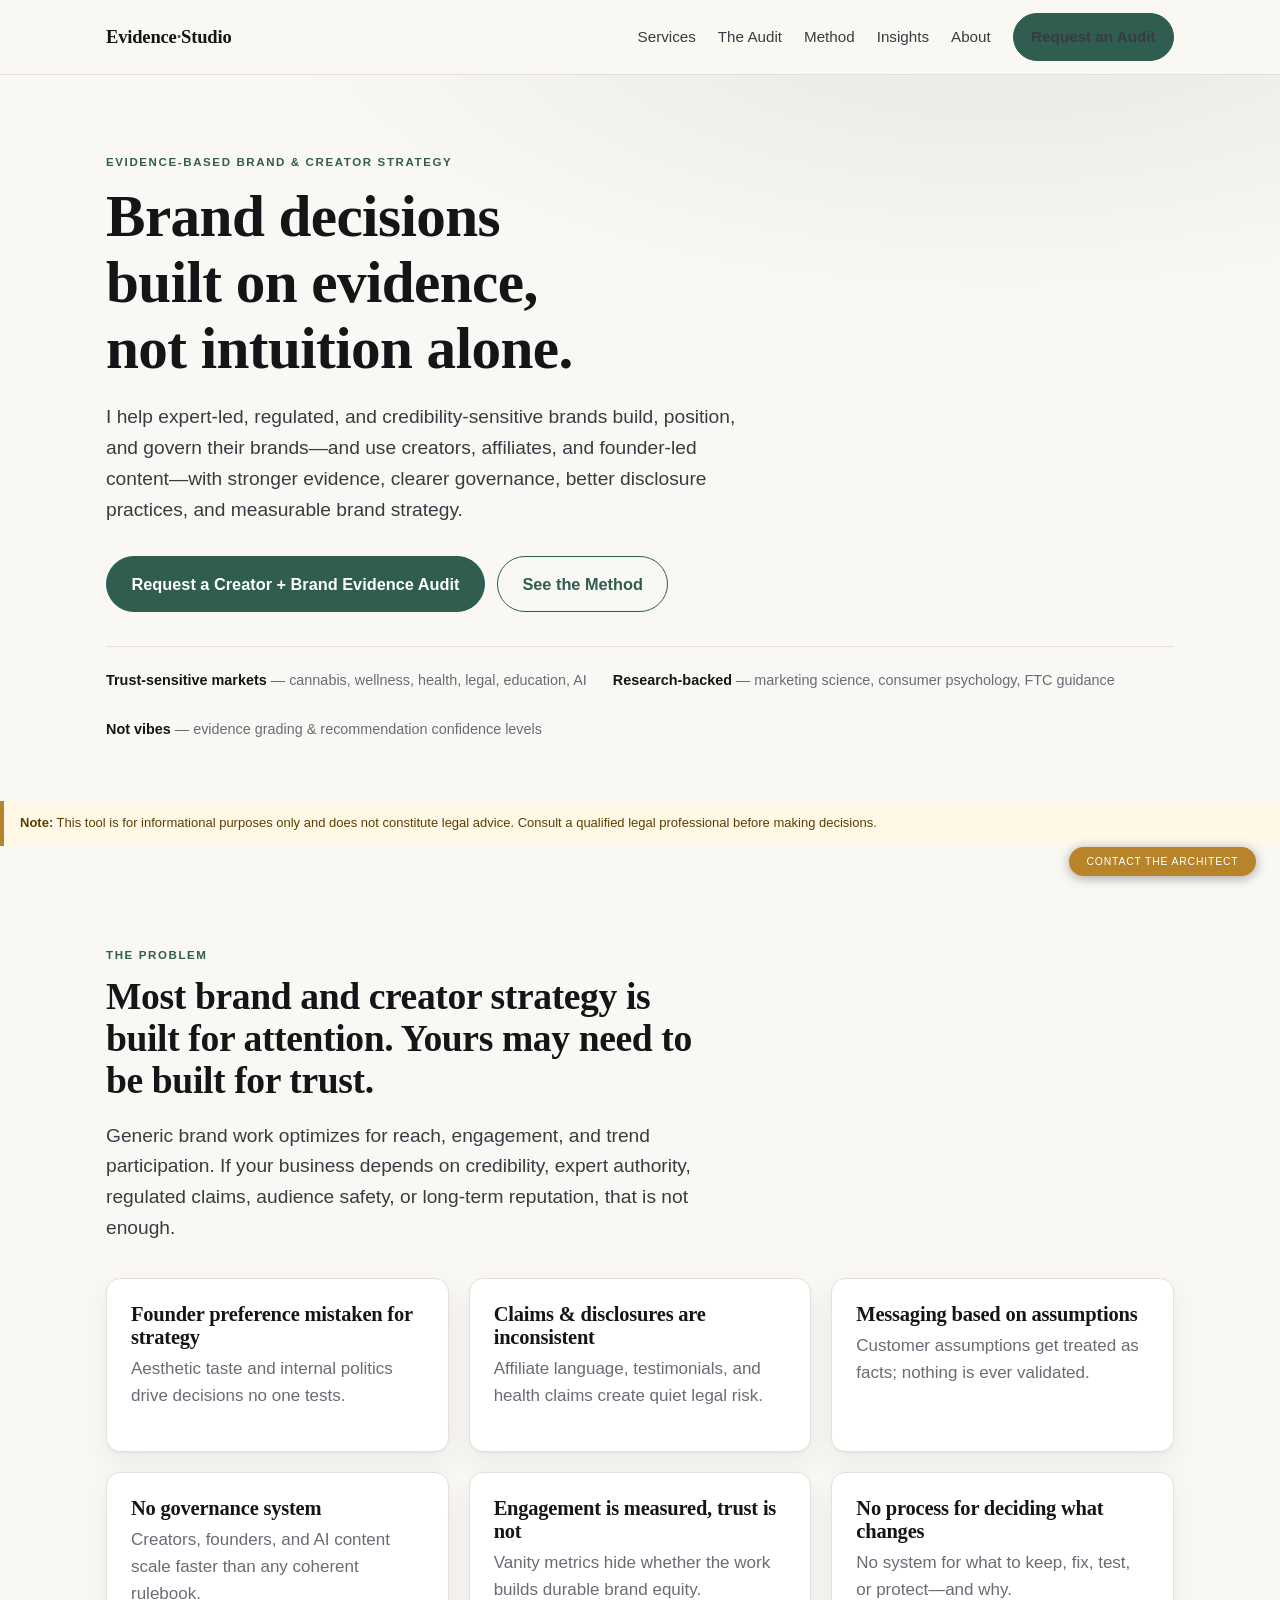
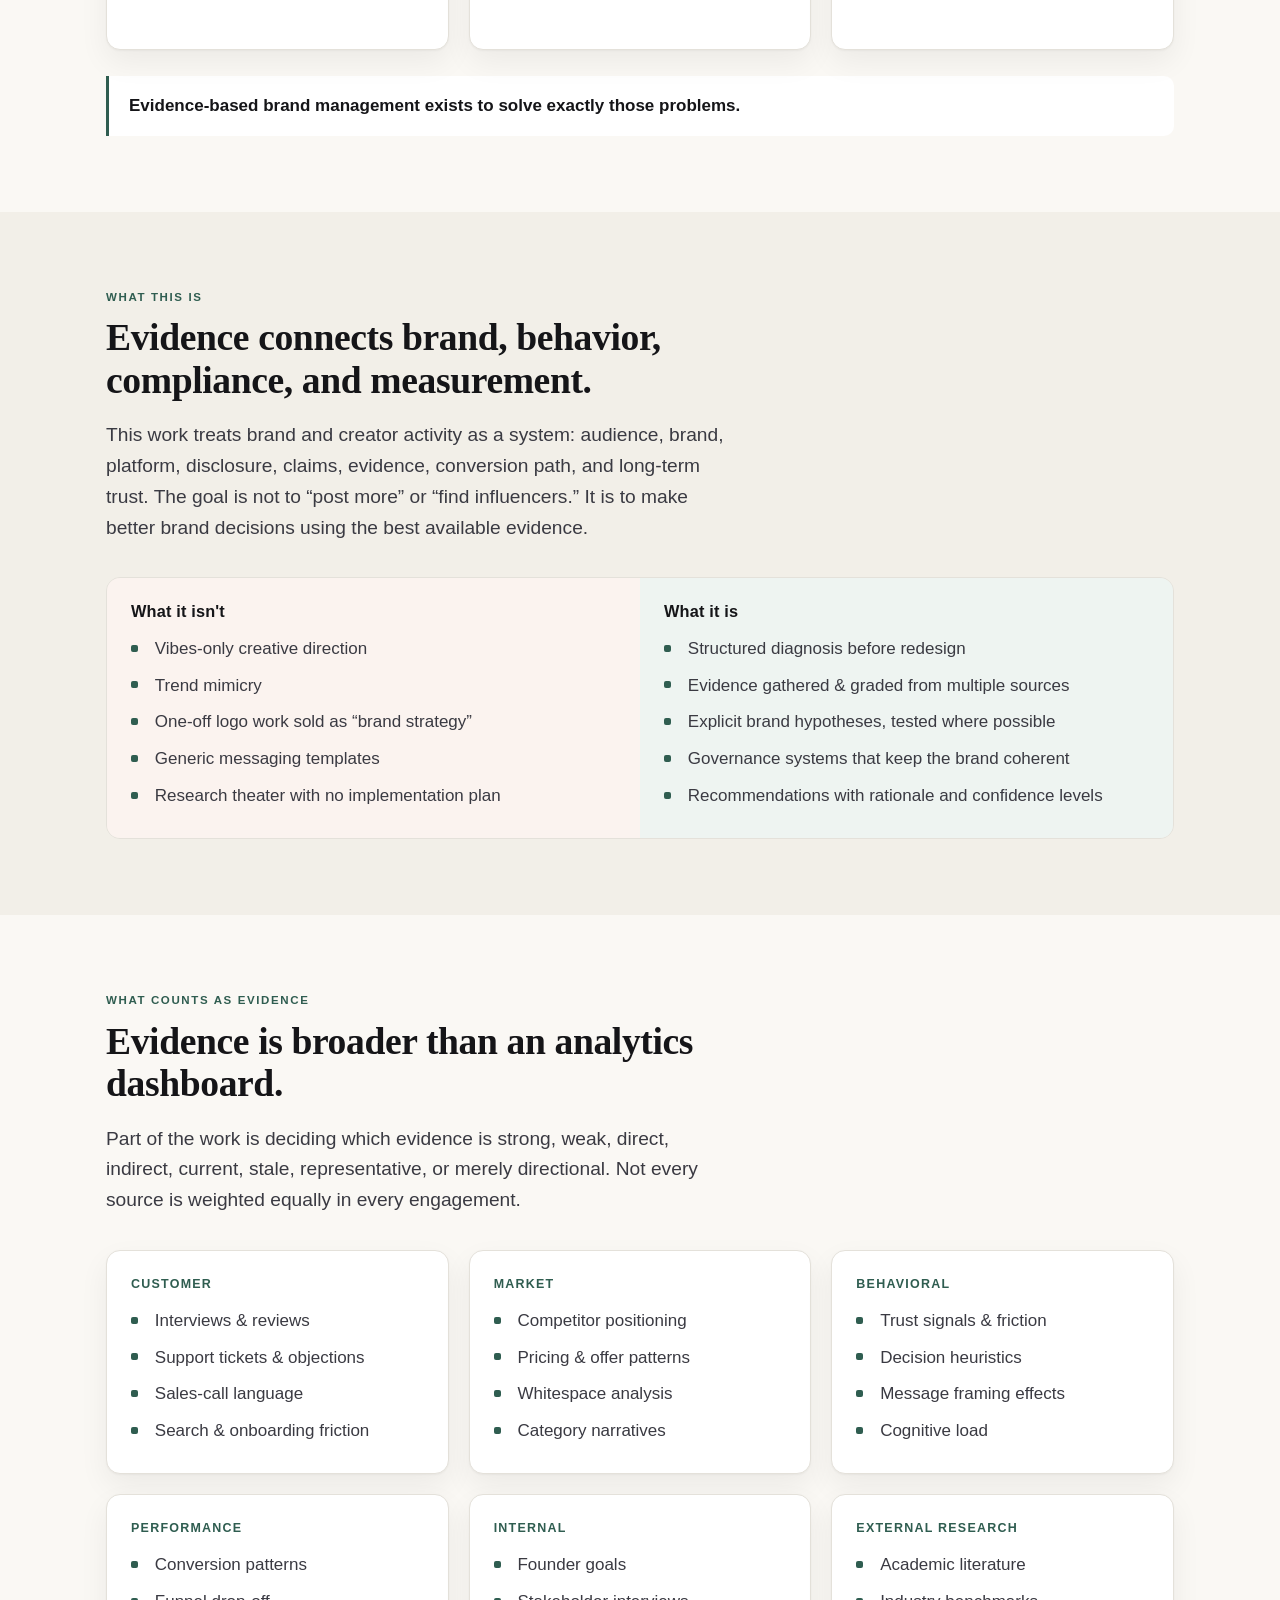
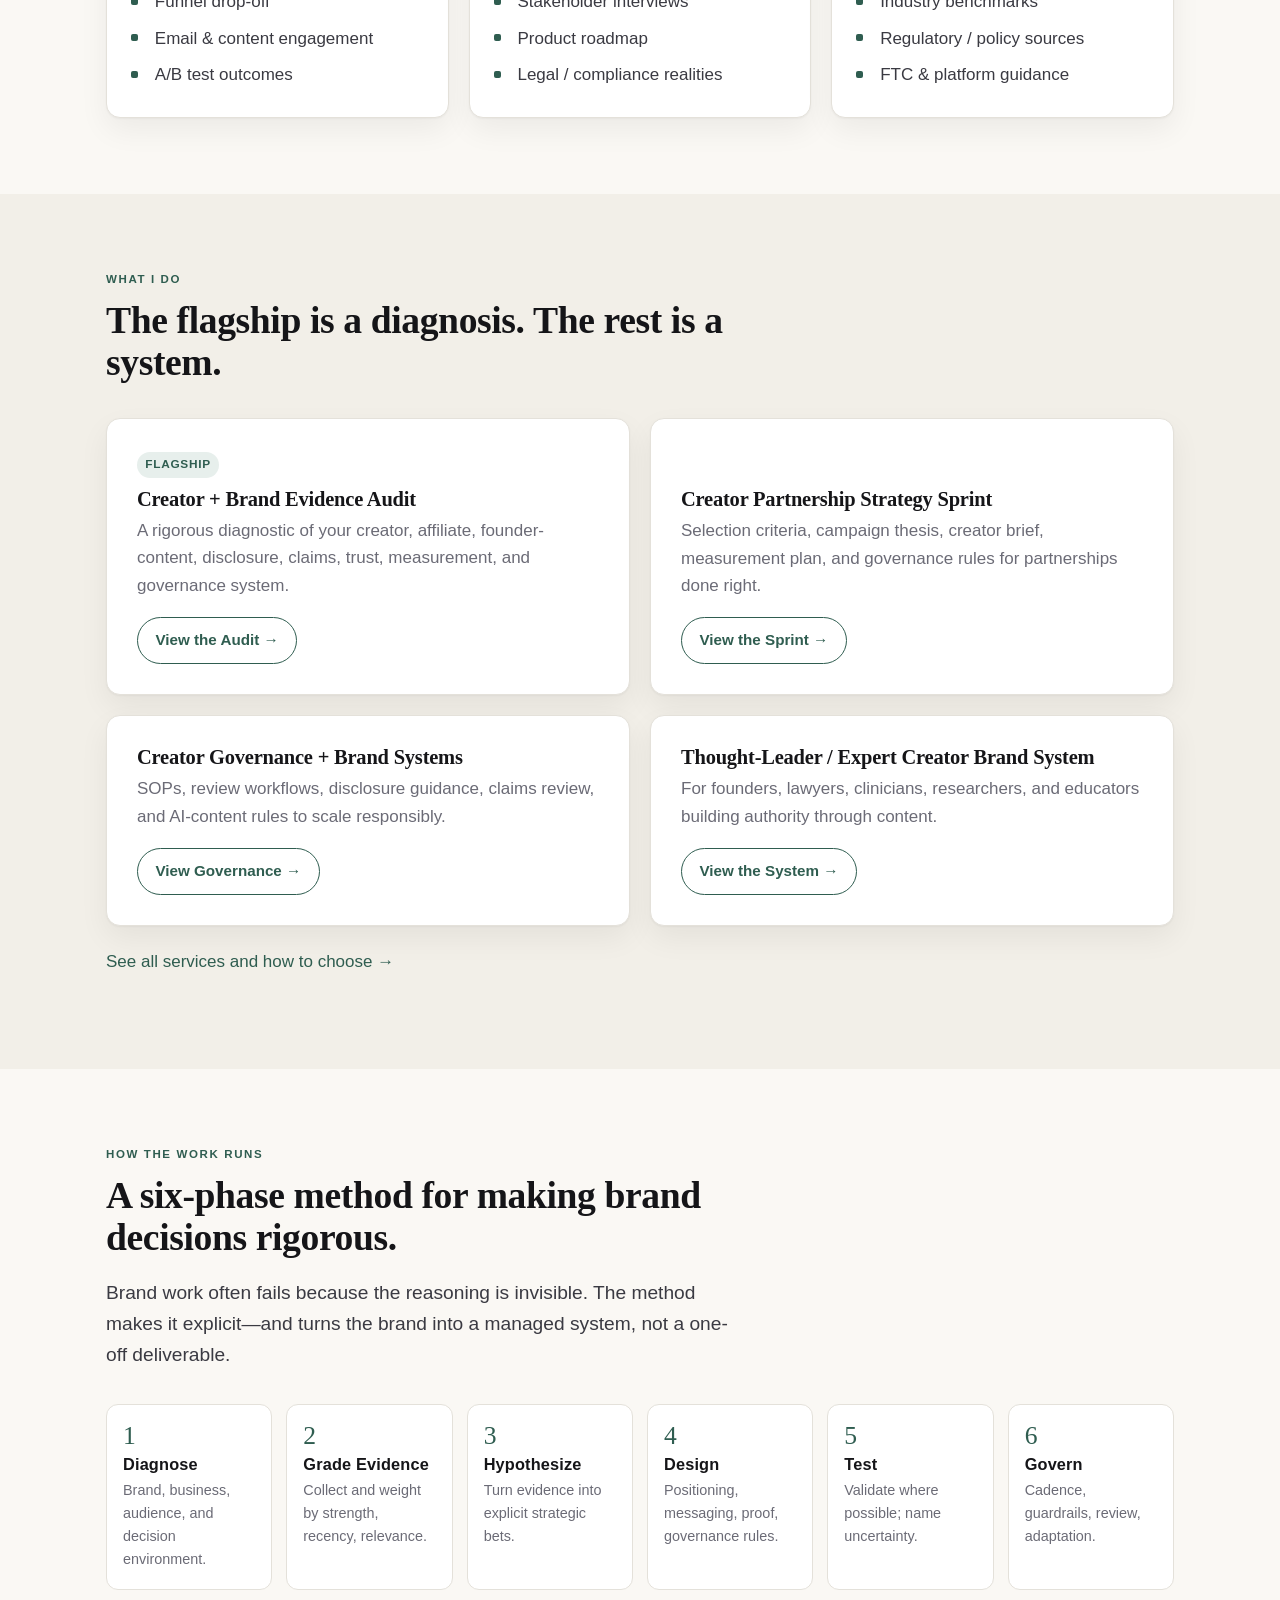
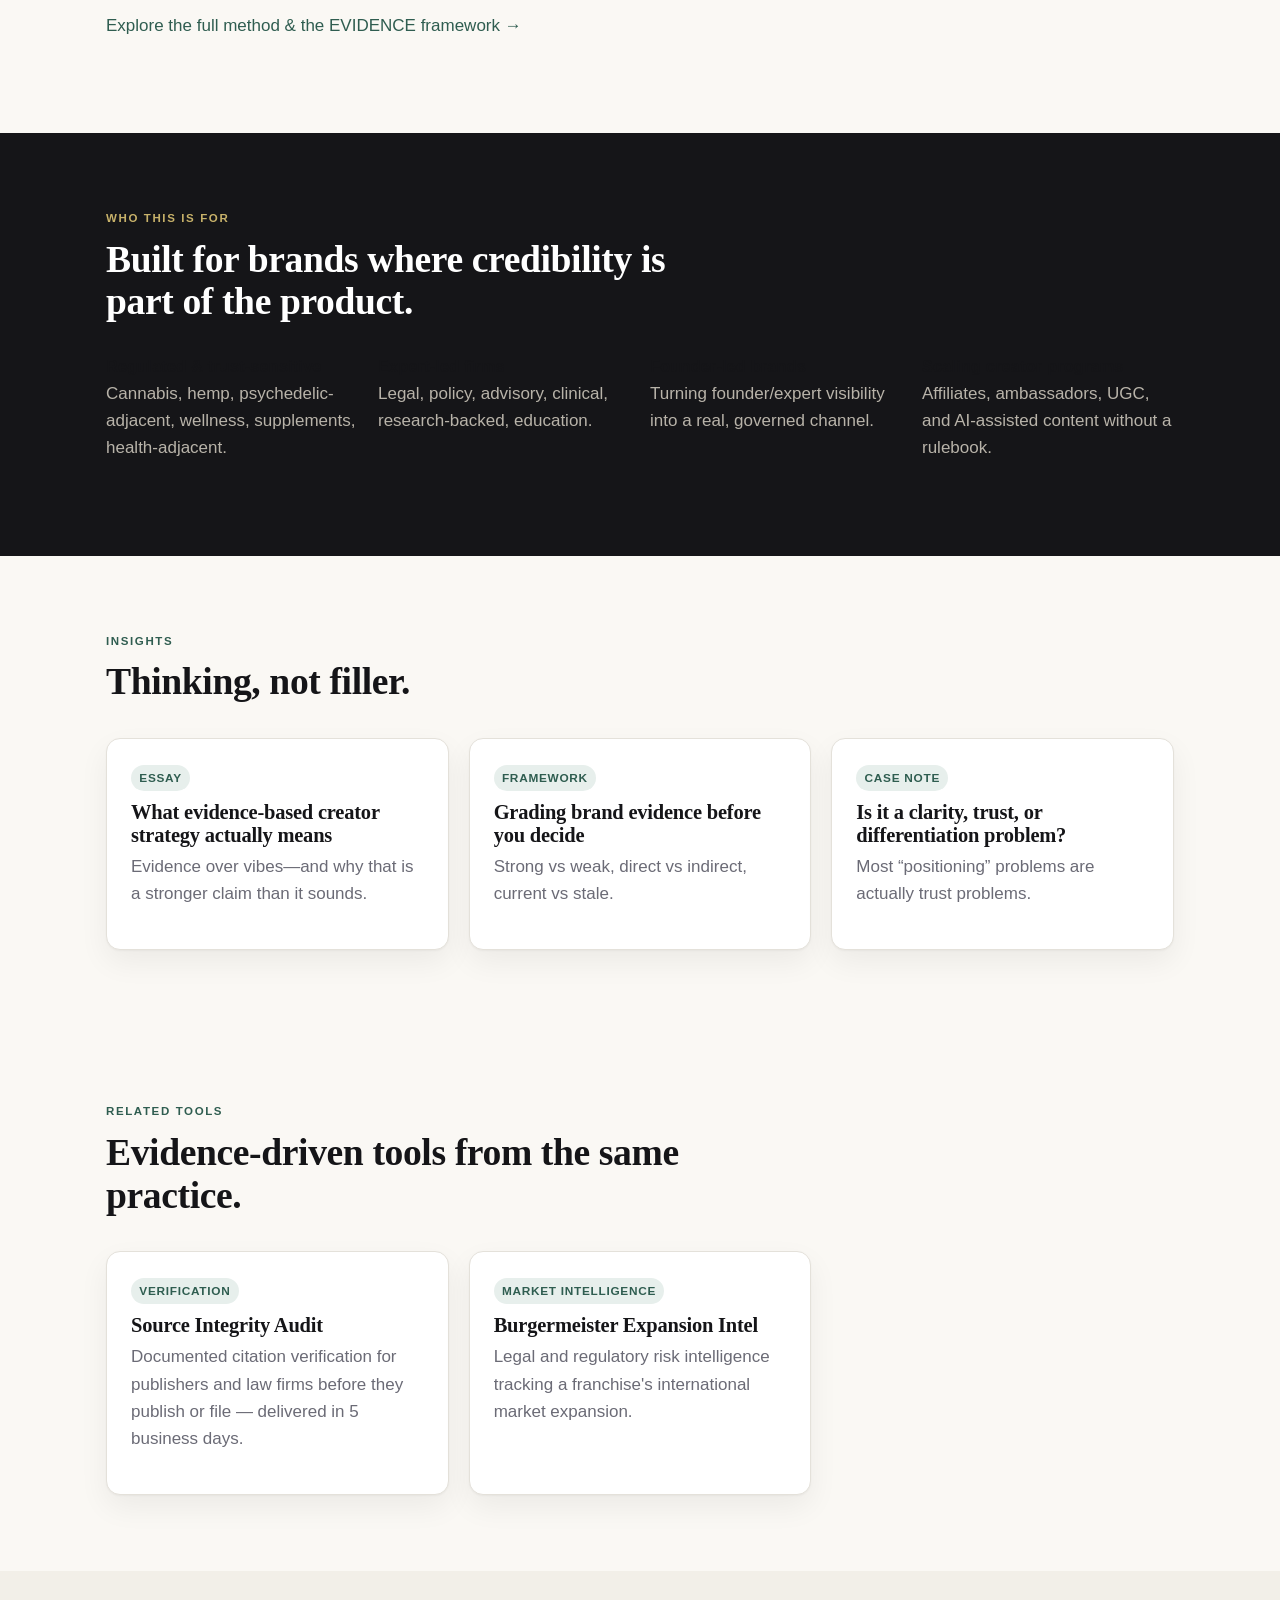
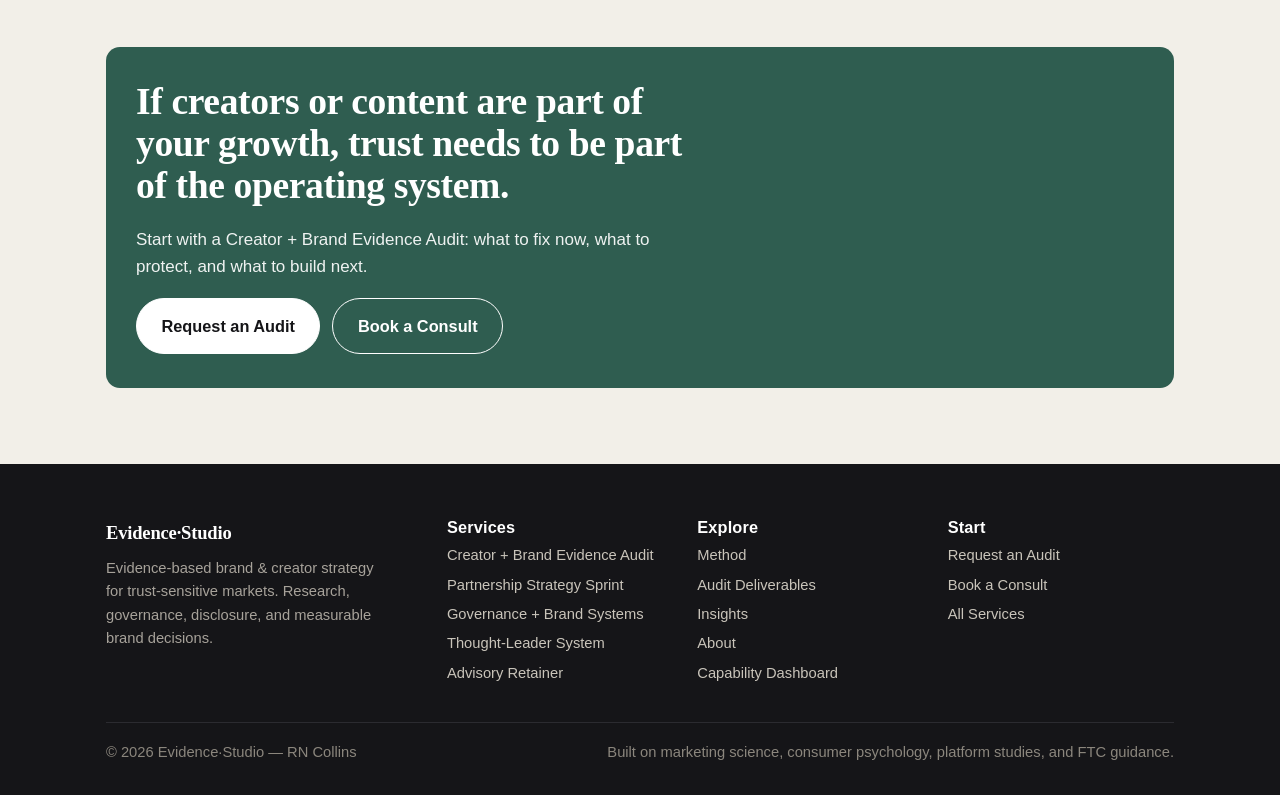
==== index.html @ 215743bc "sweep: add Related Tools cross-links (Coherence dimension)" ====
<!DOCTYPE html>
<html lang="en">
<head>
<meta charset="utf-8">
<meta name="viewport" content="width=device-width, initial-scale=1">
<title>Evidence&middot;Studio — Evidence-based brand &amp; creator strategy for trust-sensitive markets</title>
<meta name="description" content="Evidence-based brand and creator strategy for trust-sensitive markets: health, legal, wellness. Governance and disclosure, not guesswork. Built by RN Collins.">
<meta property="og:title" content="Evidence·Studio — Evidence-based brand & creator strategy | RN Collins">
<meta property="og:description" content="Evidence-based brand and creator strategy for trust-sensitive markets: health, legal, wellness. Governance and disclosure, not guesswork. Built by RN Collins.">
<meta property="og:type" content="website">
<meta property="og:url" content="https://creator-brand-evidence.vercel.app">
<link rel="stylesheet" href="assets/style.css">
<link rel="sitemap" type="application/xml" href="/sitemap.xml"/>
<script defer src="/_vercel/insights/script.js"></script>
<script defer src="/_vercel/speed-insights/script.js"></script>
<script>(function(){var p=new URLSearchParams(location.search),u={};['utm_source','utm_medium','utm_campaign','utm_content','utm_term'].forEach(function(k){if(p.get(k))u[k]=p.get(k);});if(Object.keys(u).length)sessionStorage.setItem('rn_utm',JSON.stringify(u));window._getUTM=function(){try{return JSON.parse(sessionStorage.getItem('rn_utm')||'{}')}catch(e){return{}}};window.addEventListener('load',function(){fetch('/api/track',{method:'POST',headers:{'Content-Type':'application/json'},body:JSON.stringify({event:'page_view',source:'creator-brand-evidence',referrer:document.referrer||'direct',utm:window._getUTM()})}).catch(function(){});}); var ms=[25,50,75,90],fired={};window.addEventListener('scroll',function(){var h=document.body.scrollHeight-window.innerHeight;if(h<=0)return;var pct=Math.round((window.scrollY/h)*100);ms.forEach(function(m){if(pct>=m&&!fired[m]){fired[m]=1;fetch('/api/track',{method:'POST',headers:{'Content-Type':'application/json'},body:JSON.stringify({event:'scroll_depth',source:'creator-brand-evidence',depth:m+'%'})}).catch(function(){});}});},{passive:true});})()</script>
<script type="application/ld+json">{"@context": "https://schema.org", "@graph": [{"@type": "Person", "@id": "https://rn-portfolio-khaki.vercel.app/#rn-collins", "name": "RN Collins", "jobTitle": "AI Educator & Consultant", "url": "https://rn-portfolio-khaki.vercel.app", "sameAs": ["https://linkedin.com/in/rn-collins"]}, {"@type": "WebPage", "name": "Evidence&middot;Studio \u2014 Evidence-based brand &amp; creator strategy for trust-sensitive markets \u2014 RN Collins", "url": "https://creator-brand-evidence.vercel.app/", "author": {"@id": "https://rn-portfolio-khaki.vercel.app/#rn-collins"}}]}</script>
<link rel="sitemap" type="application/xml" href="/sitemap.xml"/>
</head>
<body>
<div id="nav"></div>

<!-- HERO -->
<header class="hero">
  <div class="wrap">
    <p class="eyebrow">Evidence-Based Brand &amp; Creator Strategy</p>
    <h1>Brand decisions built on evidence, not intuition alone.</h1>
    <p class="lead">I help expert-led, regulated, and credibility-sensitive brands build, position, and govern their brands—and use creators, affiliates, and founder-led content—with stronger evidence, clearer governance, better disclosure practices, and measurable brand strategy.</p>
    <div class="cta-row">
      <a class="btn big" href="contact.html">Request a Creator + Brand Evidence Audit</a>
      <a class="btn ghost big" href="method.html">See the Method</a>
    </div>
    <div class="proof-strip">
      <span><b>Trust-sensitive markets</b> — cannabis, wellness, health, legal, education, AI</span>
      <span><b>Research-backed</b> — marketing science, consumer psychology, FTC guidance</span>
      <span><b>Not vibes</b> — evidence grading &amp; recommendation confidence levels</span>
    </div>
  </div>
</header>

<!-- PROBLEM -->
<div style="background:#FFF8E7;border-left:4px solid #B8842A;padding:12px 16px;margin-bottom:24px;font-size:13px;color:#5A4000;border-radius:0 4px 4px 0;">
  <strong>Note:</strong> This tool is for informational purposes only and does not constitute legal advice. Consult a qualified legal professional before making decisions.
</div>
<section>
  <div class="wrap">
    <div class="section-head">
      <p class="eyebrow">The problem</p>
      <h2>Most brand and creator strategy is built for attention. Yours may need to be built for trust.</h2>
      <p class="lead">Generic brand work optimizes for reach, engagement, and trend participation. If your business depends on credibility, expert authority, regulated claims, audience safety, or long-term reputation, that is not enough.</p>
    </div>
    <div class="grid g3">
      <div class="card"><h3>Founder preference mistaken for strategy</h3><p class="muted">Aesthetic taste and internal politics drive decisions no one tests.</p></div>
      <div class="card"><h3>Claims &amp; disclosures are inconsistent</h3><p class="muted">Affiliate language, testimonials, and health claims create quiet legal risk.</p></div>
      <div class="card"><h3>Messaging based on assumptions</h3><p class="muted">Customer assumptions get treated as facts; nothing is ever validated.</p></div>
      <div class="card"><h3>No governance system</h3><p class="muted">Creators, founders, and AI content scale faster than any coherent rulebook.</p></div>
      <div class="card"><h3>Engagement is measured, trust is not</h3><p class="muted">Vanity metrics hide whether the work builds durable brand equity.</p></div>
      <div class="card"><h3>No process for deciding what changes</h3><p class="muted">No system for what to keep, fix, test, or protect—and why.</p></div>
    </div>
    <div class="note" style="margin-top:26px"><strong>Evidence-based brand management exists to solve exactly those problems.</strong></div>
  </div>
</section>

<!-- WHAT IT IS -->
<section class="section-alt">
  <div class="wrap">
    <div class="section-head">
      <p class="eyebrow">What this is</p>
      <h2>Evidence connects brand, behavior, compliance, and measurement.</h2>
      <p class="lead">This work treats brand and creator activity as a system: audience, brand, platform, disclosure, claims, evidence, conversion path, and long-term trust. The goal is not to “post more” or “find influencers.” It is to make better brand decisions using the best available evidence.</p>
    </div>
    <div class="vs">
      <div class="no">
        <h4>What it isn't</h4>
        <ul class="clean">
          <li>Vibes-only creative direction</li>
          <li>Trend mimicry</li>
          <li>One-off logo work sold as “brand strategy”</li>
          <li>Generic messaging templates</li>
          <li>Research theater with no implementation plan</li>
        </ul>
      </div>
      <div class="yes">
        <h4>What it is</h4>
        <ul class="clean">
          <li>Structured diagnosis before redesign</li>
          <li>Evidence gathered &amp; graded from multiple sources</li>
          <li>Explicit brand hypotheses, tested where possible</li>
          <li>Governance systems that keep the brand coherent</li>
          <li>Recommendations with rationale and confidence levels</li>
        </ul>
      </div>
    </div>
  </div>
</section>

<!-- EVIDENCE GRID -->
<section>
  <div class="wrap">
    <div class="section-head">
      <p class="eyebrow">What counts as evidence</p>
      <h2>Evidence is broader than an analytics dashboard.</h2>
      <p class="lead">Part of the work is deciding which evidence is strong, weak, direct, indirect, current, stale, representative, or merely directional. Not every source is weighted equally in every engagement.</p>
    </div>
    <div class="grid g3">
      <div class="card"><div class="ki">Customer</div><ul class="clean"><li>Interviews &amp; reviews</li><li>Support tickets &amp; objections</li><li>Sales-call language</li><li>Search &amp; onboarding friction</li></ul></div>
      <div class="card"><div class="ki">Market</div><ul class="clean"><li>Competitor positioning</li><li>Pricing &amp; offer patterns</li><li>Whitespace analysis</li><li>Category narratives</li></ul></div>
      <div class="card"><div class="ki">Behavioral</div><ul class="clean"><li>Trust signals &amp; friction</li><li>Decision heuristics</li><li>Message framing effects</li><li>Cognitive load</li></ul></div>
      <div class="card"><div class="ki">Performance</div><ul class="clean"><li>Conversion patterns</li><li>Funnel drop-off</li><li>Email &amp; content engagement</li><li>A/B test outcomes</li></ul></div>
      <div class="card"><div class="ki">Internal</div><ul class="clean"><li>Founder goals</li><li>Stakeholder interviews</li><li>Product roadmap</li><li>Legal / compliance realities</li></ul></div>
      <div class="card"><div class="ki">External research</div><ul class="clean"><li>Academic literature</li><li>Industry benchmarks</li><li>Regulatory / policy sources</li><li>FTC &amp; platform guidance</li></ul></div>
    </div>
  </div>
</section>

<!-- SERVICES -->
<section class="section-alt">
  <div class="wrap">
    <div class="section-head">
      <p class="eyebrow">What I do</p>
      <h2>The flagship is a diagnosis. The rest is a system.</h2>
    </div>
    <div class="grid g2">
      <a class="card pad-lg" href="creator-brand-evidence-audit.html" style="color:inherit">
        <span class="tag">Flagship</span>
        <h3 style="margin-top:.5em">Creator + Brand Evidence Audit</h3>
        <p class="muted">A rigorous diagnostic of your creator, affiliate, founder-content, disclosure, claims, trust, measurement, and governance system.</p>
        <span class="btn ghost">View the Audit &rarr;</span>
      </a>
      <a class="card pad-lg" href="partnership-strategy-sprint.html" style="color:inherit">
        <h3 style="margin-top:1.9em">Creator Partnership Strategy Sprint</h3>
        <p class="muted">Selection criteria, campaign thesis, creator brief, measurement plan, and governance rules for partnerships done right.</p>
        <span class="btn ghost">View the Sprint &rarr;</span>
      </a>
      <a class="card pad-lg" href="governance-brand-systems.html" style="color:inherit">
        <h3>Creator Governance + Brand Systems</h3>
        <p class="muted">SOPs, review workflows, disclosure guidance, claims review, and AI-content rules to scale responsibly.</p>
        <span class="btn ghost">View Governance &rarr;</span>
      </a>
      <a class="card pad-lg" href="thought-leader-system.html" style="color:inherit">
        <h3>Thought-Leader / Expert Creator Brand System</h3>
        <p class="muted">For founders, lawyers, clinicians, researchers, and educators building authority through content.</p>
        <span class="btn ghost">View the System &rarr;</span>
      </a>
    </div>
    <p style="margin-top:22px"><a href="services.html">See all services and how to choose &rarr;</a></p>
  </div>
</section>

<!-- METHOD -->
<section>
  <div class="wrap">
    <div class="section-head">
      <p class="eyebrow">How the work runs</p>
      <h2>A six-phase method for making brand decisions rigorous.</h2>
      <p class="lead">Brand work often fails because the reasoning is invisible. The method makes it explicit—and turns the brand into a managed system, not a one-off deliverable.</p>
    </div>
    <div class="phases">
      <div class="phase"><div class="n">1</div><h4>Diagnose</h4><p>Brand, business, audience, and decision environment.</p></div>
      <div class="phase"><div class="n">2</div><h4>Grade Evidence</h4><p>Collect and weight by strength, recency, relevance.</p></div>
      <div class="phase"><div class="n">3</div><h4>Hypothesize</h4><p>Turn evidence into explicit strategic bets.</p></div>
      <div class="phase"><div class="n">4</div><h4>Design</h4><p>Positioning, messaging, proof, governance rules.</p></div>
      <div class="phase"><div class="n">5</div><h4>Test</h4><p>Validate where possible; name uncertainty.</p></div>
      <div class="phase"><div class="n">6</div><h4>Govern</h4><p>Cadence, guardrails, review, adaptation.</p></div>
    </div>
    <p style="margin-top:22px"><a href="method.html">Explore the full method &amp; the EVIDENCE framework &rarr;</a></p>
  </div>
</section>

<!-- WHO -->
<section class="section-ink">
  <div class="wrap">
    <div class="section-head">
      <p class="eyebrow">Who this is for</p>
      <h2>Built for brands where credibility is part of the product.</h2>
    </div>
    <div class="grid g4">
      <div><h4>Regulated &amp; trust-sensitive</h4><p style="color:#b8b3a9">Cannabis, hemp, psychedelic-adjacent, wellness, supplements, health-adjacent.</p></div>
      <div><h4>Expert-led firms</h4><p style="color:#b8b3a9">Legal, policy, advisory, clinical, research-backed, education.</p></div>
      <div><h4>Founder-led brands</h4><p style="color:#b8b3a9">Turning founder/expert visibility into a real, governed channel.</p></div>
      <div><h4>Scaling creator programs</h4><p style="color:#b8b3a9">Affiliates, ambassadors, UGC, and AI-assisted content without a rulebook.</p></div>
    </div>
  </div>
</section>

<!-- INSIGHTS -->
<section>
  <div class="wrap">
    <div class="section-head">
      <p class="eyebrow">Insights</p>
      <h2>Thinking, not filler.</h2>
    </div>
    <div class="grid g3">
      <a class="card" href="insights.html" style="color:inherit"><span class="tag">Essay</span><h3 style="margin-top:.5em">What evidence-based creator strategy actually means</h3><p class="muted">Evidence over vibes—and why that is a stronger claim than it sounds.</p></a>
      <a class="card" href="insights.html" style="color:inherit"><span class="tag">Framework</span><h3 style="margin-top:.5em">Grading brand evidence before you decide</h3><p class="muted">Strong vs weak, direct vs indirect, current vs stale.</p></a>
      <a class="card" href="insights.html" style="color:inherit"><span class="tag">Case note</span><h3 style="margin-top:.5em">Is it a clarity, trust, or differentiation problem?</h3><p class="muted">Most “positioning” problems are actually trust problems.</p></a>
    </div>
  </div>
</section>

<!-- RELATED TOOLS -->
<section>
  <div class="wrap">
    <div class="section-head">
      <p class="eyebrow">Related tools</p>
      <h2>Evidence-driven tools from the same practice.</h2>
    </div>
    <div class="grid g3">
      <a class="card" href="https://provenance-verify.vercel.app" target="_blank" rel="noopener" style="color:inherit"><span class="tag">Verification</span><h3 style="margin-top:.5em">Source Integrity Audit</h3><p class="muted">Documented citation verification for publishers and law firms before they publish or file — delivered in 5 business days.</p></a>
      <a class="card" href="https://bm-intel.vercel.app" target="_blank" rel="noopener" style="color:inherit"><span class="tag">Market Intelligence</span><h3 style="margin-top:.5em">Burgermeister Expansion Intel</h3><p class="muted">Legal and regulatory risk intelligence tracking a franchise's international market expansion.</p></a>
    </div>
  </div>
</section>

<!-- FINAL CTA -->
<section class="section-alt">
  <div class="wrap">
    <div class="callout">
      <div style="max-width:60ch">
        <h2>If creators or content are part of your growth, trust needs to be part of the operating system.</h2>
        <p style="opacity:.92">Start with a Creator + Brand Evidence Audit: what to fix now, what to protect, and what to build next.</p>
        <div class="cta-row" style="margin-top:8px">
          <a class="btn light big" href="contact.html">Request an Audit</a>
          <a class="btn light big" href="contact.html" style="background:transparent;color:#fff;border-color:#fff">Book a Consult</a>
        </div>
      </div>
    </div>
  </div>
</section>

<div id="footer"></div>
<script src="assets/site.js"></script>
<div style="position:fixed;bottom:1.5rem;right:1.5rem;z-index:9999"><button onclick="document.getElementById('ca-modal-es').style.display='flex'" style="font-size:.65rem;text-transform:uppercase;letter-spacing:.08em;background:#B8842A;color:#fff;border:none;padding:.55rem 1.1rem;border-radius:2rem;cursor:pointer;box-shadow:0 2px 12px rgba(0,0,0,.35)">Contact the Architect</button></div><div id="ca-modal-es" role="dialog" aria-modal="true" style="display:none;position:fixed;inset:0;z-index:10000;background:rgba(0,0,0,.8);align-items:center;justify-content:center"><div style="background:#fff;max-width:420px;width:90%;padding:2rem;border-radius:4px"><h2 style="margin:0 0 1rem">Contact the Architect</h2><input id="ca-name-es" placeholder="Name (optional)" style="width:100%;padding:.6rem;margin-bottom:.75rem;border:1px solid #ccc;box-sizing:border-box"/><input id="ca-email-es" type="email" placeholder="Email (required)" style="width:100%;padding:.6rem;margin-bottom:.75rem;border:1px solid #ccc;box-sizing:border-box"/><textarea id="ca-msg-es" rows="3" placeholder="Message" style="width:100%;padding:.6rem;margin-bottom:.75rem;border:1px solid #ccc;box-sizing:border-box;resize:vertical"></textarea><div style="display:flex;gap:.75rem;justify-content:flex-end"><button onclick="document.getElementById('ca-modal-es').style.display='none'" style="background:none;border:1px solid #ccc;padding:.5rem 1rem;cursor:pointer">Cancel</button><button onclick="(function(){var e=document.getElementById('ca-email-es').value;if(!e){alert('Email required');return;}fetch('https://rn-api.vercel.app/api/lead',{method:'POST',headers:{'Content-Type':'application/json'},body:JSON.stringify({name:document.getElementById('ca-name-es').value,email:e,message:document.getElementById('ca-msg-es').value,source:'contact-architect-creator-brand-evidence'})}).then(function(){document.getElementById('ca-modal-es').style.display='none';alert('Sent!');}).catch(function(){alert('Error.');})})();" style="background:#1B7A68;color:#fff;border:none;padding:.5rem 1rem;cursor:pointer">Send</button></div></div></div>
</body>
</html>
---- assets/style.css ----
/* Evidence — shared design system
   Premium, editorial, research-forward. Restrained palette, strong hierarchy. */

:root{
  --ink:#151518;
  --ink-soft:#3a3a42;
  --muted:#6b6b76;
  --line:#e4e1da;
  --paper:#faf8f4;
  --paper-2:#f2efe8;
  --card:#ffffff;
  --accent:#2f5d50;      /* deep evidence green */
  --accent-soft:#e7efec;
  --accent-2:#b4542e;    /* warning/ochre for risk */
  --gold:#8a7b3b;
  --maxw:1120px;
  --radius:14px;
  --shadow:0 1px 2px rgba(21,21,24,.04),0 12px 30px rgba(21,21,24,.06);
  --serif:"Iowan Old Style","Palatino Linotype",Palatino,Georgia,"Times New Roman",serif;
  --sans:-apple-system,BlinkMacSystemFont,"Segoe UI",Inter,Roboto,Helvetica,Arial,sans-serif;
}

*{box-sizing:border-box}
html{scroll-behavior:smooth}
body{
  margin:0;color:var(--ink);background:var(--paper);
  font-family:var(--sans);font-size:17px;line-height:1.6;
  -webkit-font-smoothing:antialiased;text-rendering:optimizeLegibility;
}
a{color:var(--accent);text-decoration:none}
a:hover{text-decoration:underline}
img{max-width:100%}
h1,h2,h3,h4{font-family:var(--serif);font-weight:600;line-height:1.12;letter-spacing:-.01em;color:var(--ink)}
h1{font-size:clamp(2.3rem,5vw,3.7rem);margin:.2em 0 .35em}
h2{font-size:clamp(1.6rem,3.2vw,2.35rem);margin:0 0 .5em}
h3{font-size:1.28rem;margin:0 0 .35em}
h4{font-size:1.02rem;margin:0 0 .3em;font-family:var(--sans);font-weight:700;letter-spacing:.01em}
p{margin:0 0 1.05em}
.wrap{max-width:var(--maxw);margin:0 auto;padding:0 26px}
.eyebrow{font-family:var(--sans);font-weight:700;letter-spacing:.14em;text-transform:uppercase;
  font-size:.72rem;color:var(--accent);margin:0 0 1em}
.lead{font-size:1.2rem;color:var(--ink-soft);max-width:60ch}
.muted{color:var(--muted)}
.center{text-align:center}
section{padding:76px 0}
.section-alt{background:var(--paper-2)}
.section-ink{background:var(--ink);color:#efeae1}
.section-ink h1,.section-ink h2,.section-ink h3{color:#fff}
.section-ink .eyebrow{color:#c8b26a}
.divider{height:1px;background:var(--line);border:0;margin:0}

/* nav */
.nav{position:sticky;top:0;z-index:40;background:rgba(250,248,244,.86);
  backdrop-filter:saturate(180%) blur(10px);border-bottom:1px solid var(--line)}
.nav-in{display:flex;align-items:center;justify-content:space-between;gap:20px;
  max-width:var(--maxw);margin:0 auto;padding:13px 26px}
.brand{font-family:var(--serif);font-weight:600;font-size:1.16rem;color:var(--ink);letter-spacing:-.01em}
.brand:hover{text-decoration:none}
.brand span{color:var(--accent)}
.nav-links{display:flex;gap:22px;align-items:center;font-size:.95rem}
.nav-links a{color:var(--ink-soft)}
.nav-links a:hover{color:var(--accent);text-decoration:none}
.btn{display:inline-block;background:var(--accent);color:#fff;padding:.7em 1.15em;border-radius:999px;
  font-weight:600;font-size:.95rem;border:1px solid var(--accent);cursor:pointer;transition:.15s}
.btn:hover{background:#264a40;text-decoration:none;color:#fff}
.btn.ghost{background:transparent;color:var(--accent)}
.btn.ghost:hover{background:var(--accent-soft);color:var(--accent)}
.btn.light{background:#fff;color:var(--ink);border-color:#fff}
.btn.big{padding:.85em 1.5em;font-size:1.02rem}
.nav-toggle{display:none;background:none;border:0;font-size:1.5rem;color:var(--ink);cursor:pointer}

/* hero */
.hero{padding:78px 0 60px;background:
  radial-gradient(1200px 500px at 78% -10%,rgba(47,93,80,.10),transparent 60%),var(--paper)}
.hero h1{max-width:16ch}
.hero .lead{margin-bottom:1.6em}
.cta-row{display:flex;gap:12px;flex-wrap:wrap}
.proof-strip{display:flex;gap:26px;flex-wrap:wrap;margin-top:34px;padding-top:22px;border-top:1px solid var(--line);
  font-size:.9rem;color:var(--muted)}
.proof-strip b{color:var(--ink)}

/* grid + cards */
.grid{display:grid;gap:20px}
.g2{grid-template-columns:repeat(2,1fr)}
.g3{grid-template-columns:repeat(3,1fr)}
.g4{grid-template-columns:repeat(4,1fr)}
.card{background:var(--card);border:1px solid var(--line);border-radius:var(--radius);padding:24px;box-shadow:var(--shadow)}
.card h3{margin-bottom:.3em}
.card .ki{font-size:.78rem;font-weight:700;letter-spacing:.1em;text-transform:uppercase;color:var(--accent);margin-bottom:.6em}
.card.pad-lg{padding:30px}
.tag{display:inline-block;background:var(--accent-soft);color:var(--accent);font-size:.74rem;font-weight:700;
  letter-spacing:.06em;text-transform:uppercase;padding:.3em .7em;border-radius:999px}
ul.clean{list-style:none;padding:0;margin:.4em 0 0}
ul.clean li{padding:.28em 0 .28em 1.4em;position:relative;color:var(--ink-soft)}
ul.clean li::before{content:"";position:absolute;left:0;top:.85em;width:7px;height:7px;border-radius:2px;background:var(--accent)}
ol.steps{counter-reset:s;list-style:none;padding:0;margin:0}
ol.steps li{counter-increment:s;position:relative;padding:0 0 1.1em 3rem}
ol.steps li::before{content:counter(s);position:absolute;left:0;top:-2px;width:2rem;height:2rem;border-radius:50%;
  background:var(--accent);color:#fff;font-family:var(--sans);font-weight:700;display:grid;place-items:center;font-size:.95rem}

/* phase timeline */
.phases{display:grid;grid-template-columns:repeat(6,1fr);gap:14px;counter-reset:p}
.phase{counter-increment:p;background:var(--card);border:1px solid var(--line);border-radius:12px;padding:18px 16px}
.phase .n{font-family:var(--serif);font-size:1.6rem;color:var(--accent);line-height:1}
.phase h4{margin:.4em 0 .3em}
.phase p{font-size:.9rem;color:var(--muted);margin:0}

/* evidence-letter block (EVIDENCE framework) */
.letters{display:grid;grid-template-columns:repeat(4,1fr);gap:14px}
.letter{background:var(--card);border:1px solid var(--line);border-radius:12px;padding:18px}
.letter .l{font-family:var(--serif);font-size:1.9rem;color:var(--accent);line-height:1;margin-bottom:.15em}
.letter b{display:block;font-size:.95rem;margin-bottom:.3em}
.letter p{font-size:.85rem;color:var(--muted);margin:0}

/* callout / bridge */
.callout{background:var(--accent);color:#fff;border-radius:var(--radius);padding:34px 30px}
.callout h2{color:#fff}
.callout.risk{background:#7a3a22}
.note{border-left:3px solid var(--accent);background:var(--card);padding:16px 20px;border-radius:0 10px 10px 0}

/* comparison */
.vs{display:grid;grid-template-columns:1fr 1fr;gap:0;border:1px solid var(--line);border-radius:var(--radius);overflow:hidden}
.vs>div{padding:24px}
.vs .no{background:#fbf3ef}
.vs .yes{background:#eef4f1}
.vs h4{margin-bottom:.6em}

/* table */
table.tbl{width:100%;border-collapse:collapse;font-size:.95rem;background:var(--card);border-radius:var(--radius);overflow:hidden;border:1px solid var(--line)}
table.tbl th,table.tbl td{text-align:left;padding:12px 14px;border-bottom:1px solid var(--line);vertical-align:top}
table.tbl th{background:var(--paper-2);font-family:var(--sans);font-weight:700;font-size:.82rem;letter-spacing:.04em;text-transform:uppercase;color:var(--ink-soft)}
table.tbl tr:last-child td{border-bottom:0}

/* forms */
.form{display:grid;gap:16px;max-width:720px}
.field{display:grid;gap:6px}
.field label{font-weight:600;font-size:.95rem}
.field input,.field select,.field textarea{font-family:var(--sans);font-size:1rem;padding:.7em .8em;
  border:1px solid var(--line);border-radius:10px;background:#fff;color:var(--ink)}
.field textarea{min-height:110px;resize:vertical}
.checks{display:flex;flex-wrap:wrap;gap:8px}
.checks label{display:inline-flex;align-items:center;gap:6px;background:#fff;border:1px solid var(--line);
  padding:.45em .7em;border-radius:999px;font-size:.9rem;font-weight:500}

/* footer */
.footer{background:var(--ink);color:#c9c4ba;padding:54px 0 30px;font-size:.92rem}
.footer h4{color:#fff}
.footer a{color:#c9c4ba}
.footer a:hover{color:#fff;text-decoration:none}
.foot-grid{display:grid;grid-template-columns:1.4fr 1fr 1fr 1fr;gap:24px}
.foot-cols a{display:block;padding:.2em 0}
.foot-bottom{margin-top:34px;padding-top:18px;border-top:1px solid #2b2b30;color:#8b867d;display:flex;justify-content:space-between;gap:12px;flex-wrap:wrap}

.section-head{max-width:66ch;margin-bottom:34px}
.hidden-badge{font-size:.8rem;color:var(--muted)}

@media(max-width:900px){
  .g3,.g4,.letters{grid-template-columns:repeat(2,1fr)}
  .phases{grid-template-columns:repeat(2,1fr)}
  .foot-grid{grid-template-columns:1fr 1fr}
}
@media(max-width:680px){
  .nav-links{display:none;position:absolute;top:56px;left:0;right:0;background:var(--paper);
    flex-direction:column;padding:14px 26px;border-bottom:1px solid var(--line);gap:14px}
  .nav-links.open{display:flex}
  .nav-toggle{display:block}
  .g2,.g3,.g4,.vs,.letters,.phases{grid-template-columns:1fr}
  section{padding:52px 0}
  .foot-grid{grid-template-columns:1fr}
}
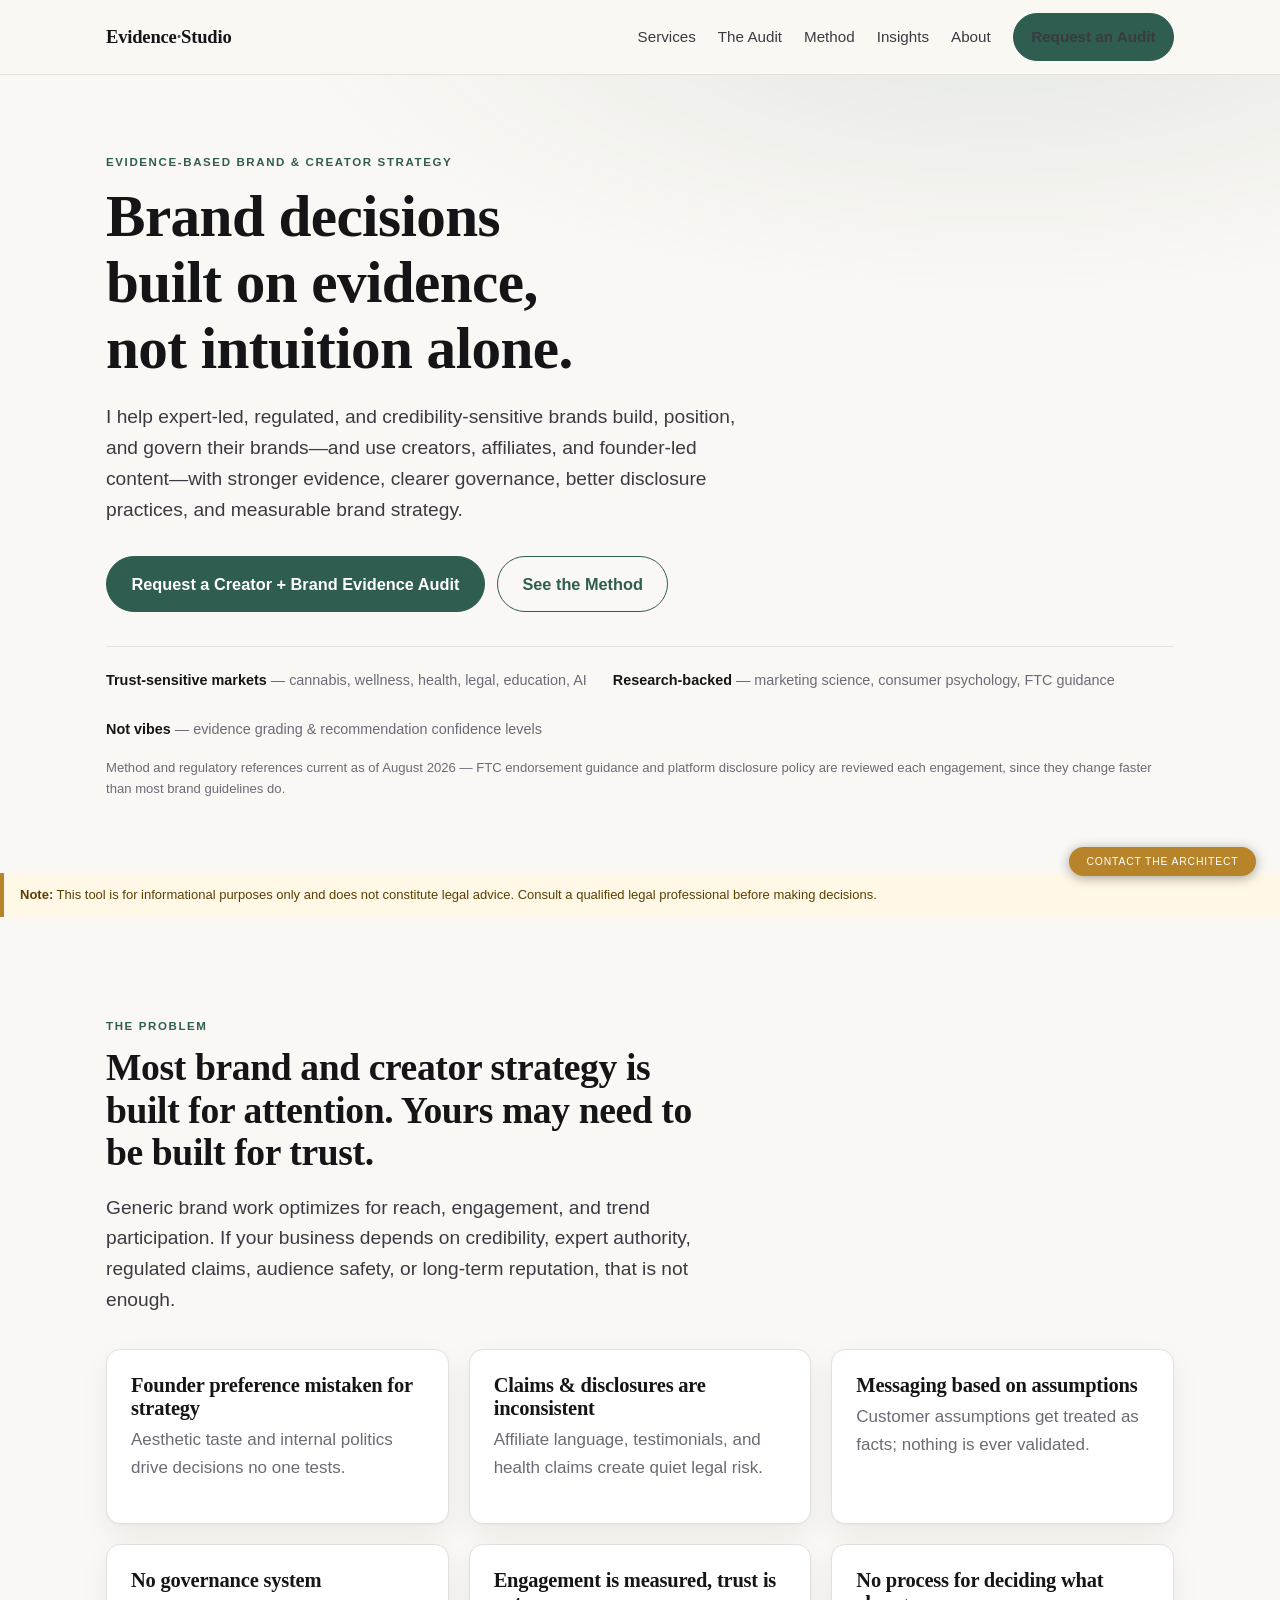
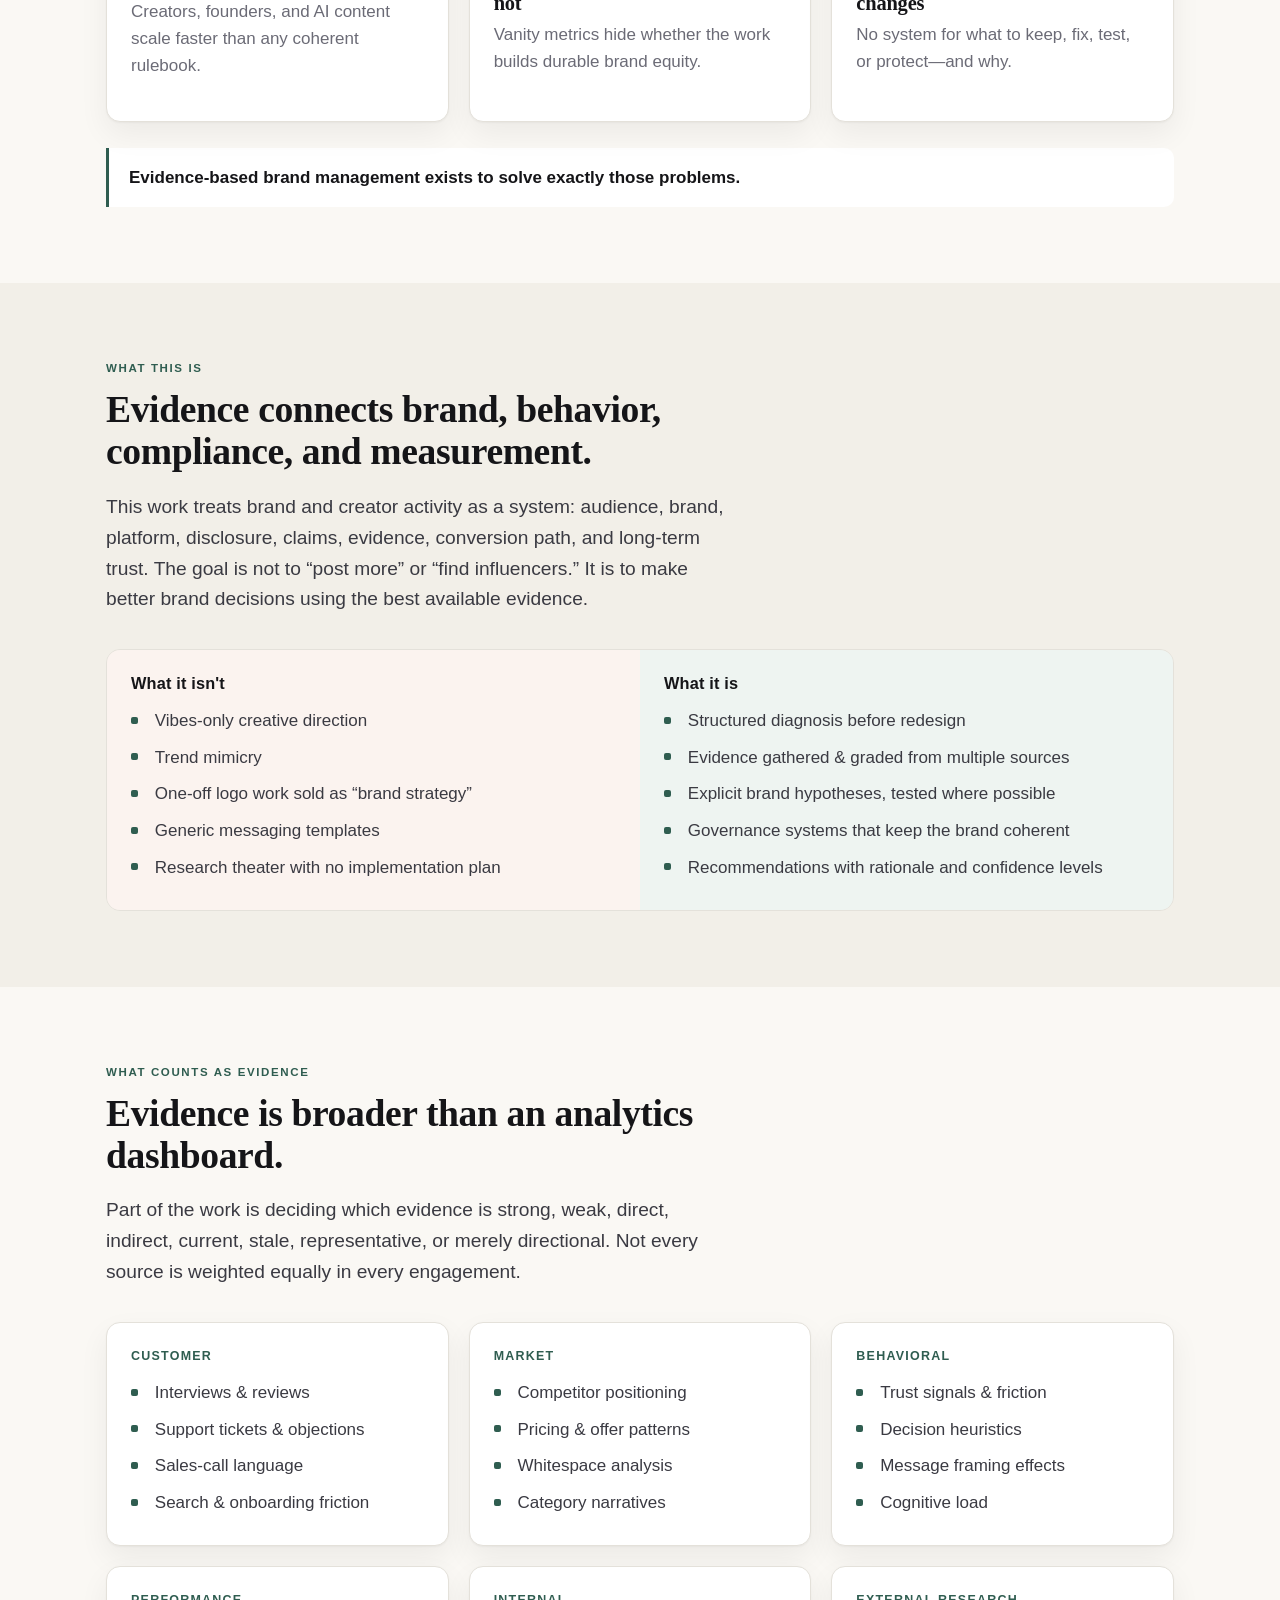
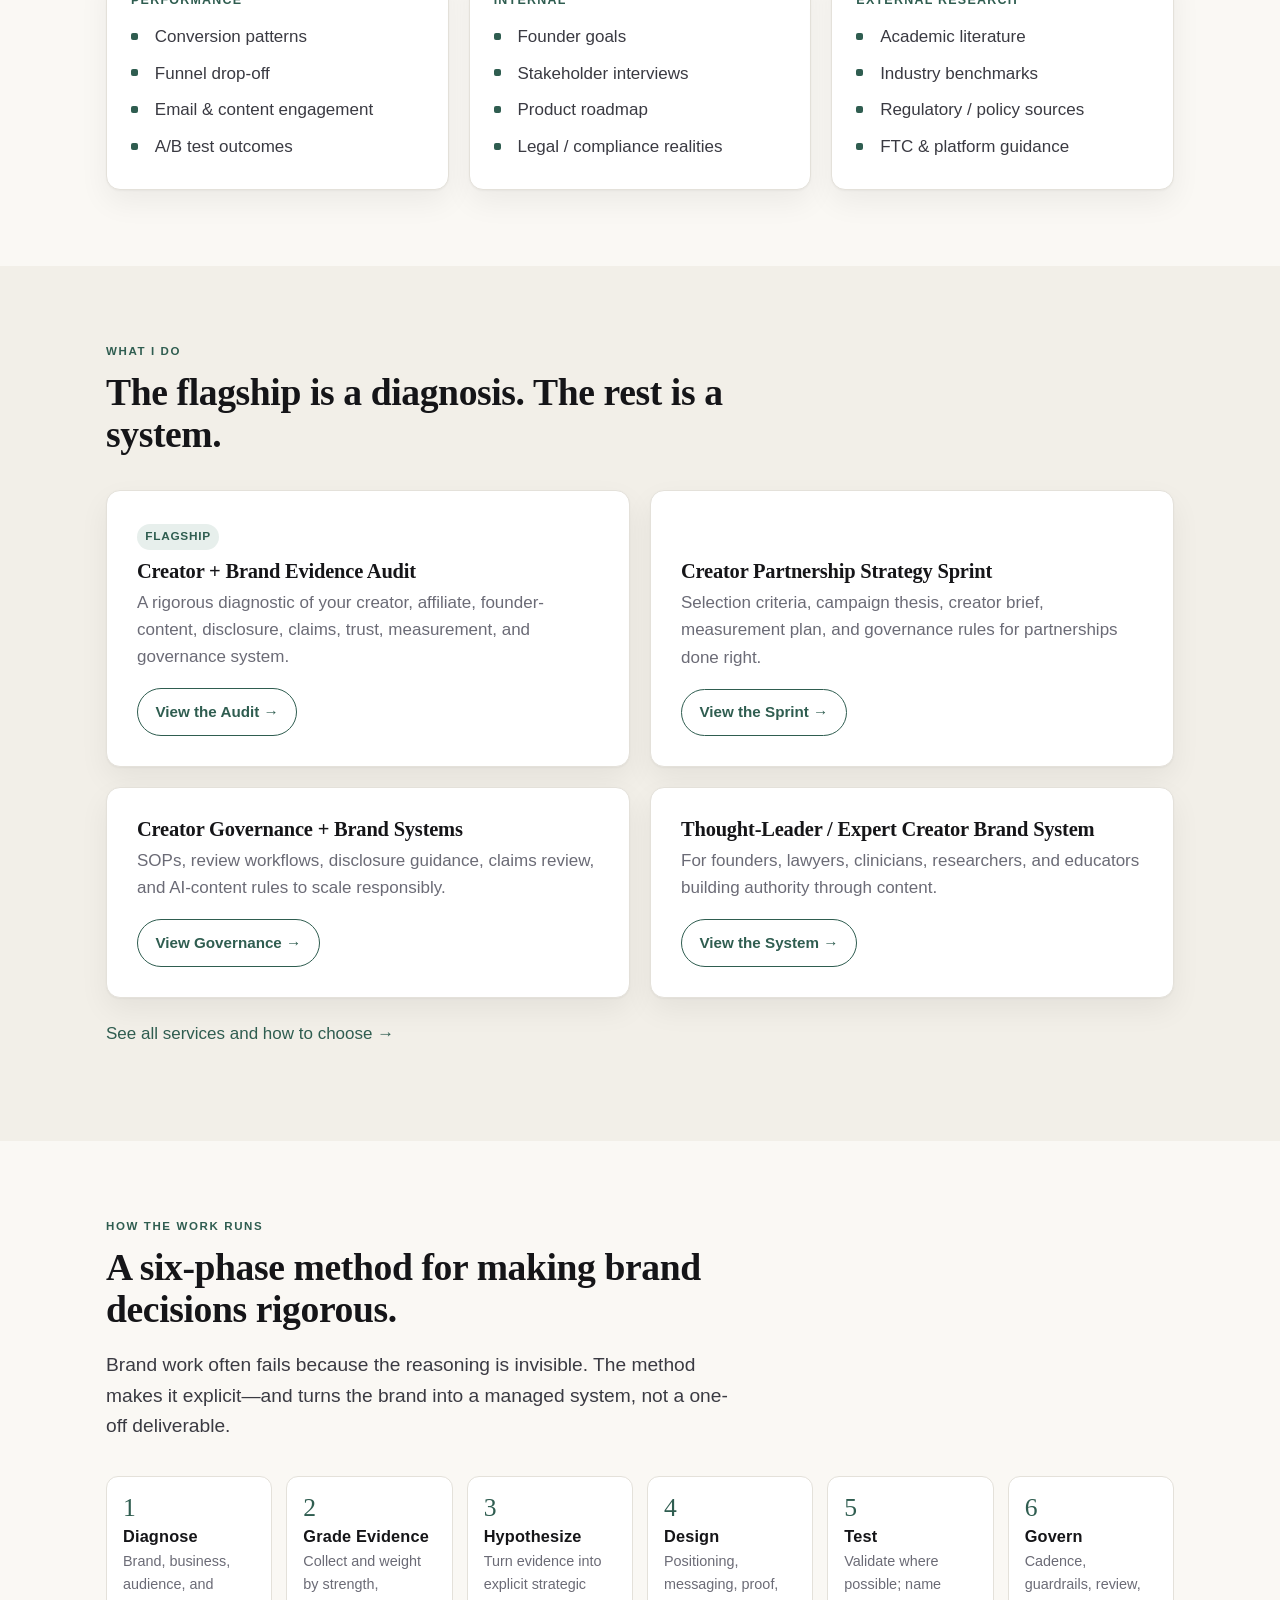
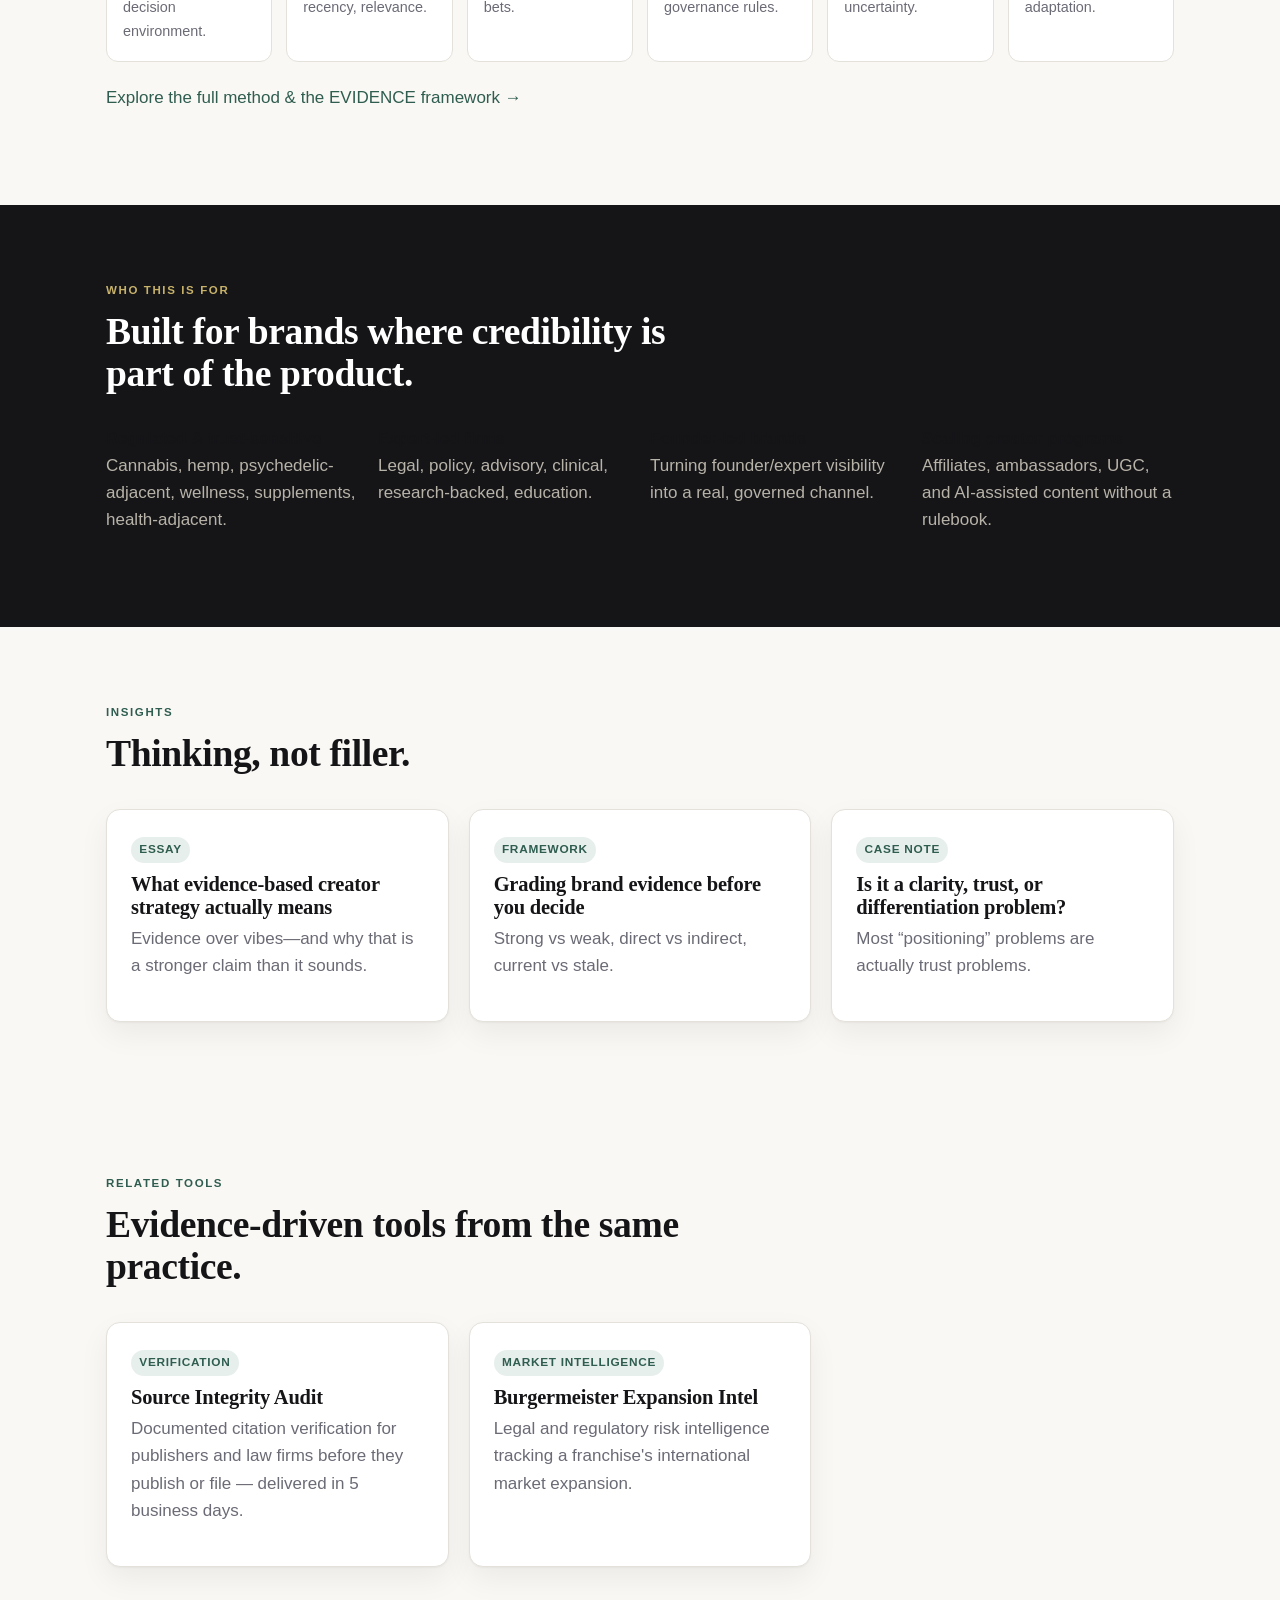
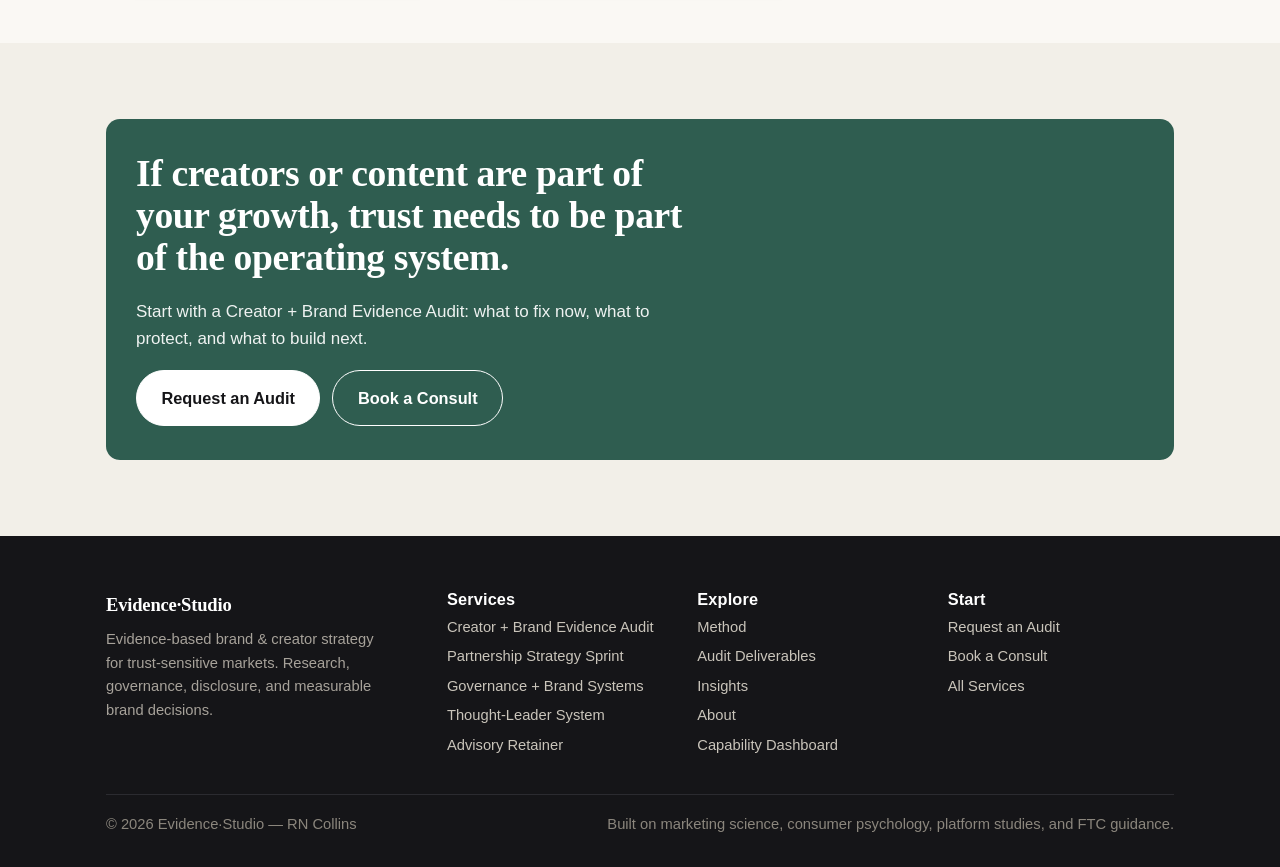
==== commit d297d1d9: "content: 8-dimension depth pass (Content, Concept, Conversion, Proof, Voice, Freshness)" ====
--- a/index.html
+++ b/index.html
@@ -16,6 +16,15 @@
 <script>(function(){var p=new URLSearchParams(location.search),u={};['utm_source','utm_medium','utm_campaign','utm_content','utm_term'].forEach(function(k){if(p.get(k))u[k]=p.get(k);});if(Object.keys(u).length)sessionStorage.setItem('rn_utm',JSON.stringify(u));window._getUTM=function(){try{return JSON.parse(sessionStorage.getItem('rn_utm')||'{}')}catch(e){return{}}};window.addEventListener('load',function(){fetch('/api/track',{method:'POST',headers:{'Content-Type':'application/json'},body:JSON.stringify({event:'page_view',source:'creator-brand-evidence',referrer:document.referrer||'direct',utm:window._getUTM()})}).catch(function(){});}); var ms=[25,50,75,90],fired={};window.addEventListener('scroll',function(){var h=document.body.scrollHeight-window.innerHeight;if(h<=0)return;var pct=Math.round((window.scrollY/h)*100);ms.forEach(function(m){if(pct>=m&&!fired[m]){fired[m]=1;fetch('/api/track',{method:'POST',headers:{'Content-Type':'application/json'},body:JSON.stringify({event:'scroll_depth',source:'creator-brand-evidence',depth:m+'%'})}).catch(function(){});}});},{passive:true});})()</script>
 <script type="application/ld+json">{"@context": "https://schema.org", "@graph": [{"@type": "Person", "@id": "https://rn-portfolio-khaki.vercel.app/#rn-collins", "name": "RN Collins", "jobTitle": "AI Educator & Consultant", "url": "https://rn-portfolio-khaki.vercel.app", "sameAs": ["https://linkedin.com/in/rn-collins"]}, {"@type": "WebPage", "name": "Evidence&middot;Studio \u2014 Evidence-based brand &amp; creator strategy for trust-sensitive markets \u2014 RN Collins", "url": "https://creator-brand-evidence.vercel.app/", "author": {"@id": "https://rn-portfolio-khaki.vercel.app/#rn-collins"}}]}</script>
 <link rel="sitemap" type="application/xml" href="/sitemap.xml"/>
+
+<style>
+@media (max-width:480px){
+  div[style*="position:fixed"][style*="bottom:1.5rem"][style*="right:1.5rem"]{bottom:0.75rem!important;right:0.75rem!important}
+  div[style*="position:fixed"][style*="bottom:1.5rem"][style*="right:1.5rem"] button,
+  div[style*="position:fixed"][style*="bottom:1.5rem"][style*="right:1.5rem"] a{padding:.4rem .75rem!important;font-size:.6rem!important}
+  button[style*="position:fixed"][style*="bottom:24px"][style*="right:24px"]{bottom:12px!important;right:12px!important;padding:7px 12px!important;font-size:11px!important}
+}
+</style>
 </head>
 <body>
 <div id="nav"></div>
@@ -35,6 +44,7 @@
       <span><b>Research-backed</b> — marketing science, consumer psychology, FTC guidance</span>
       <span><b>Not vibes</b> — evidence grading &amp; recommendation confidence levels</span>
     </div>
+    <p class="muted" style="font-size:.82rem;margin-top:16px">Method and regulatory references current as of August 2026 — FTC endorsement guidance and platform disclosure policy are reviewed each engagement, since they change faster than most brand guidelines do.</p>
   </div>
 </header>
 
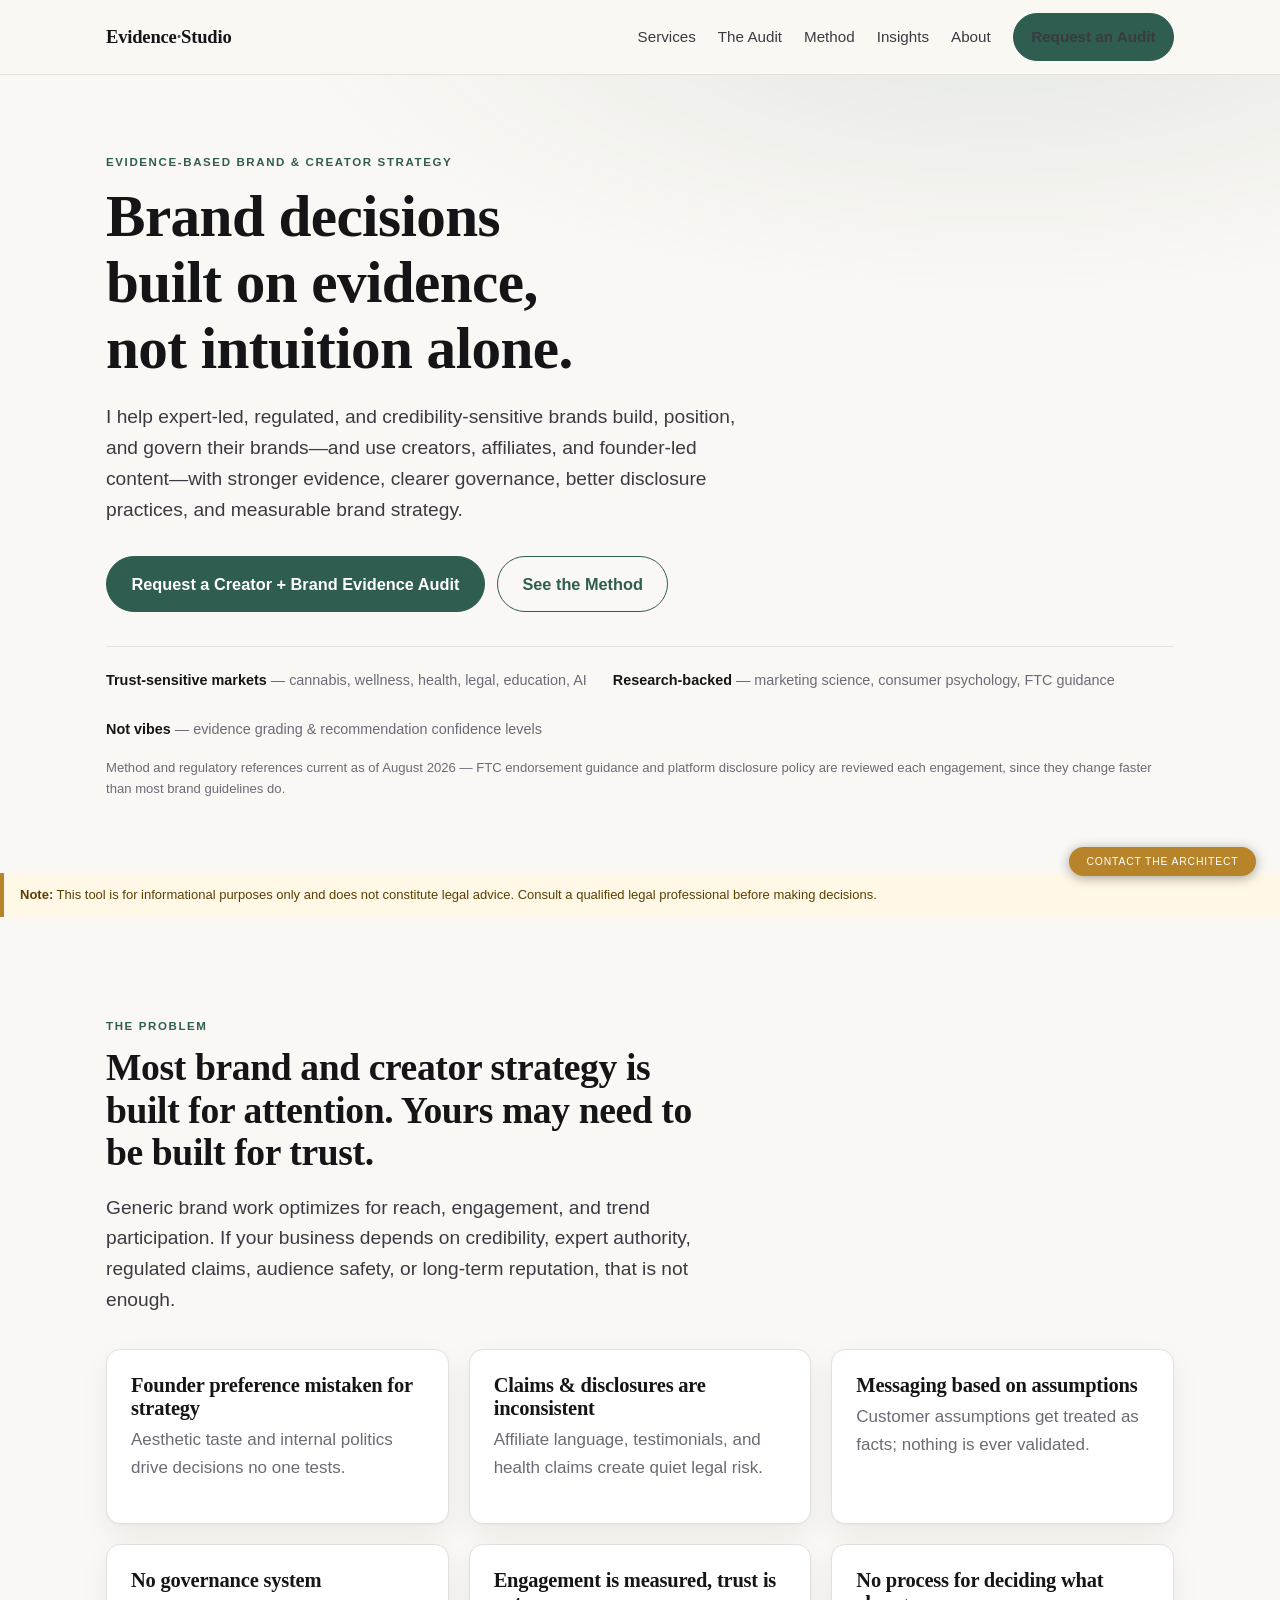
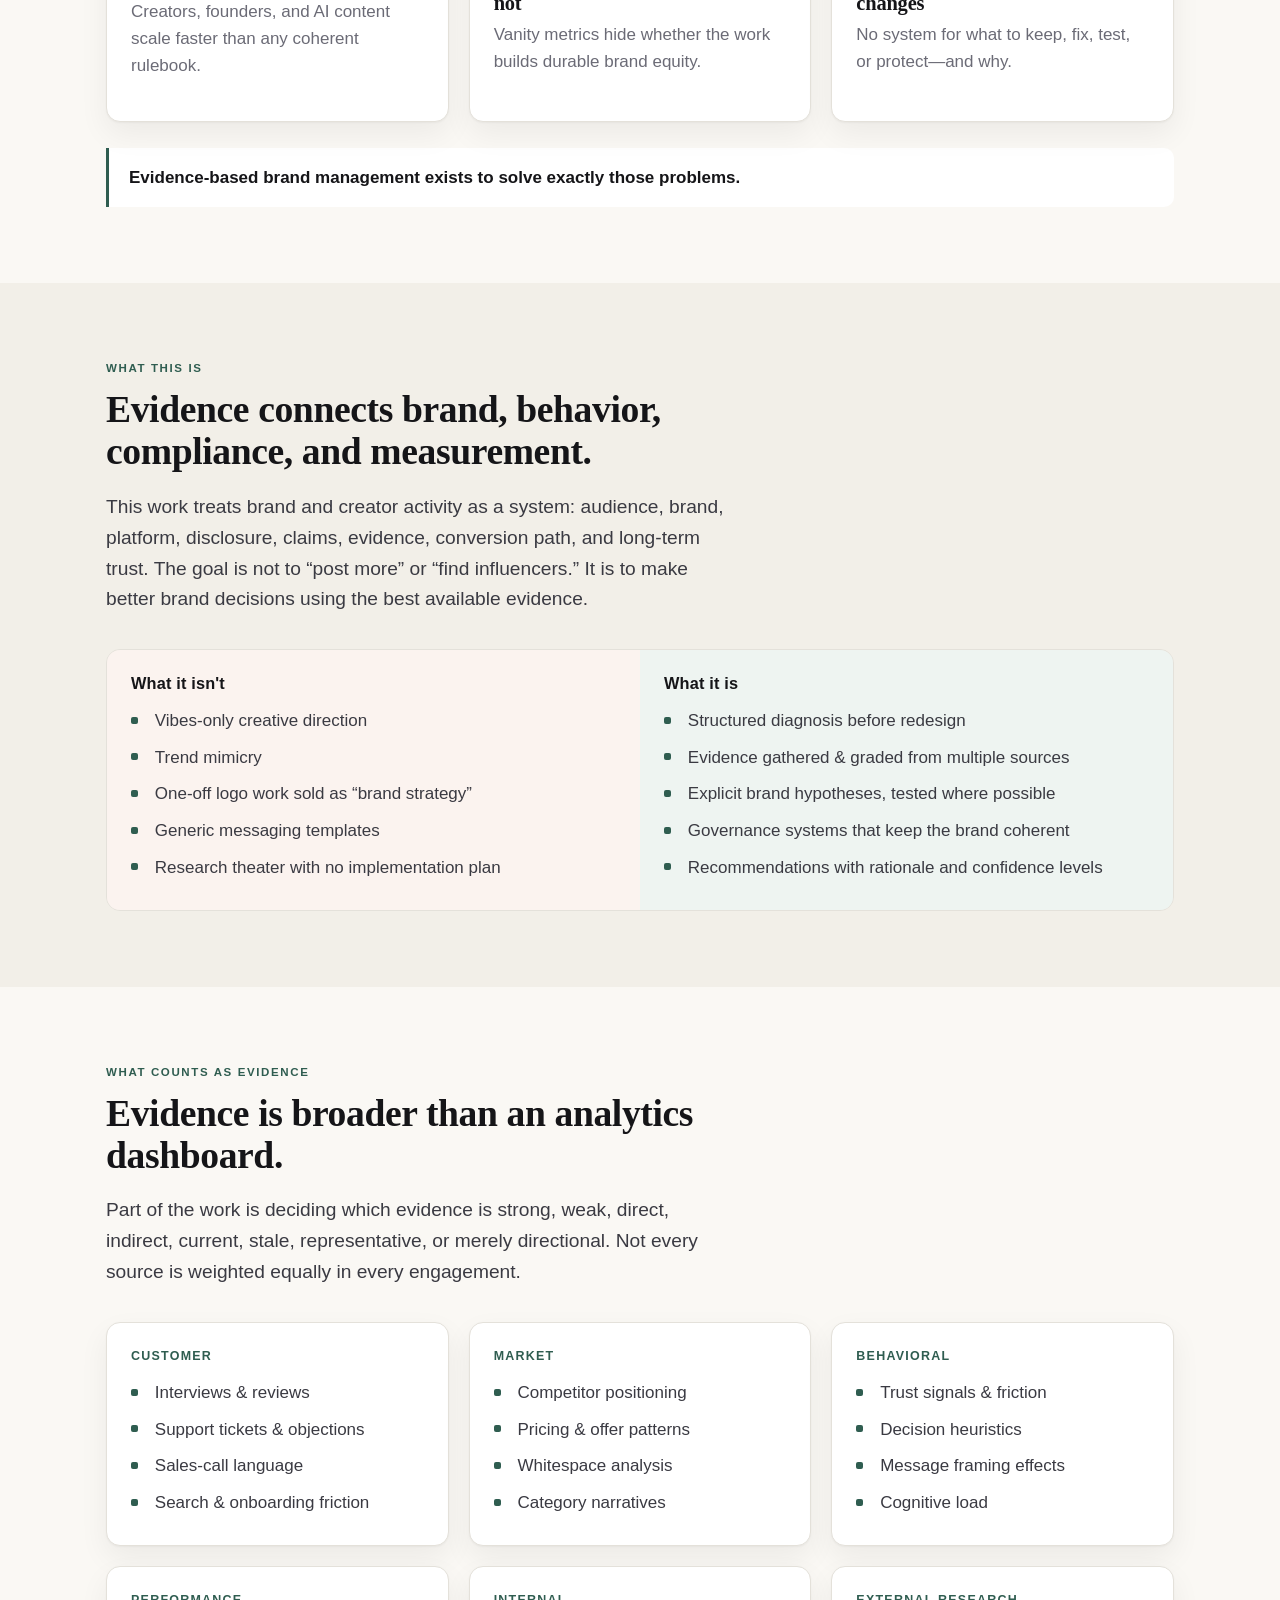
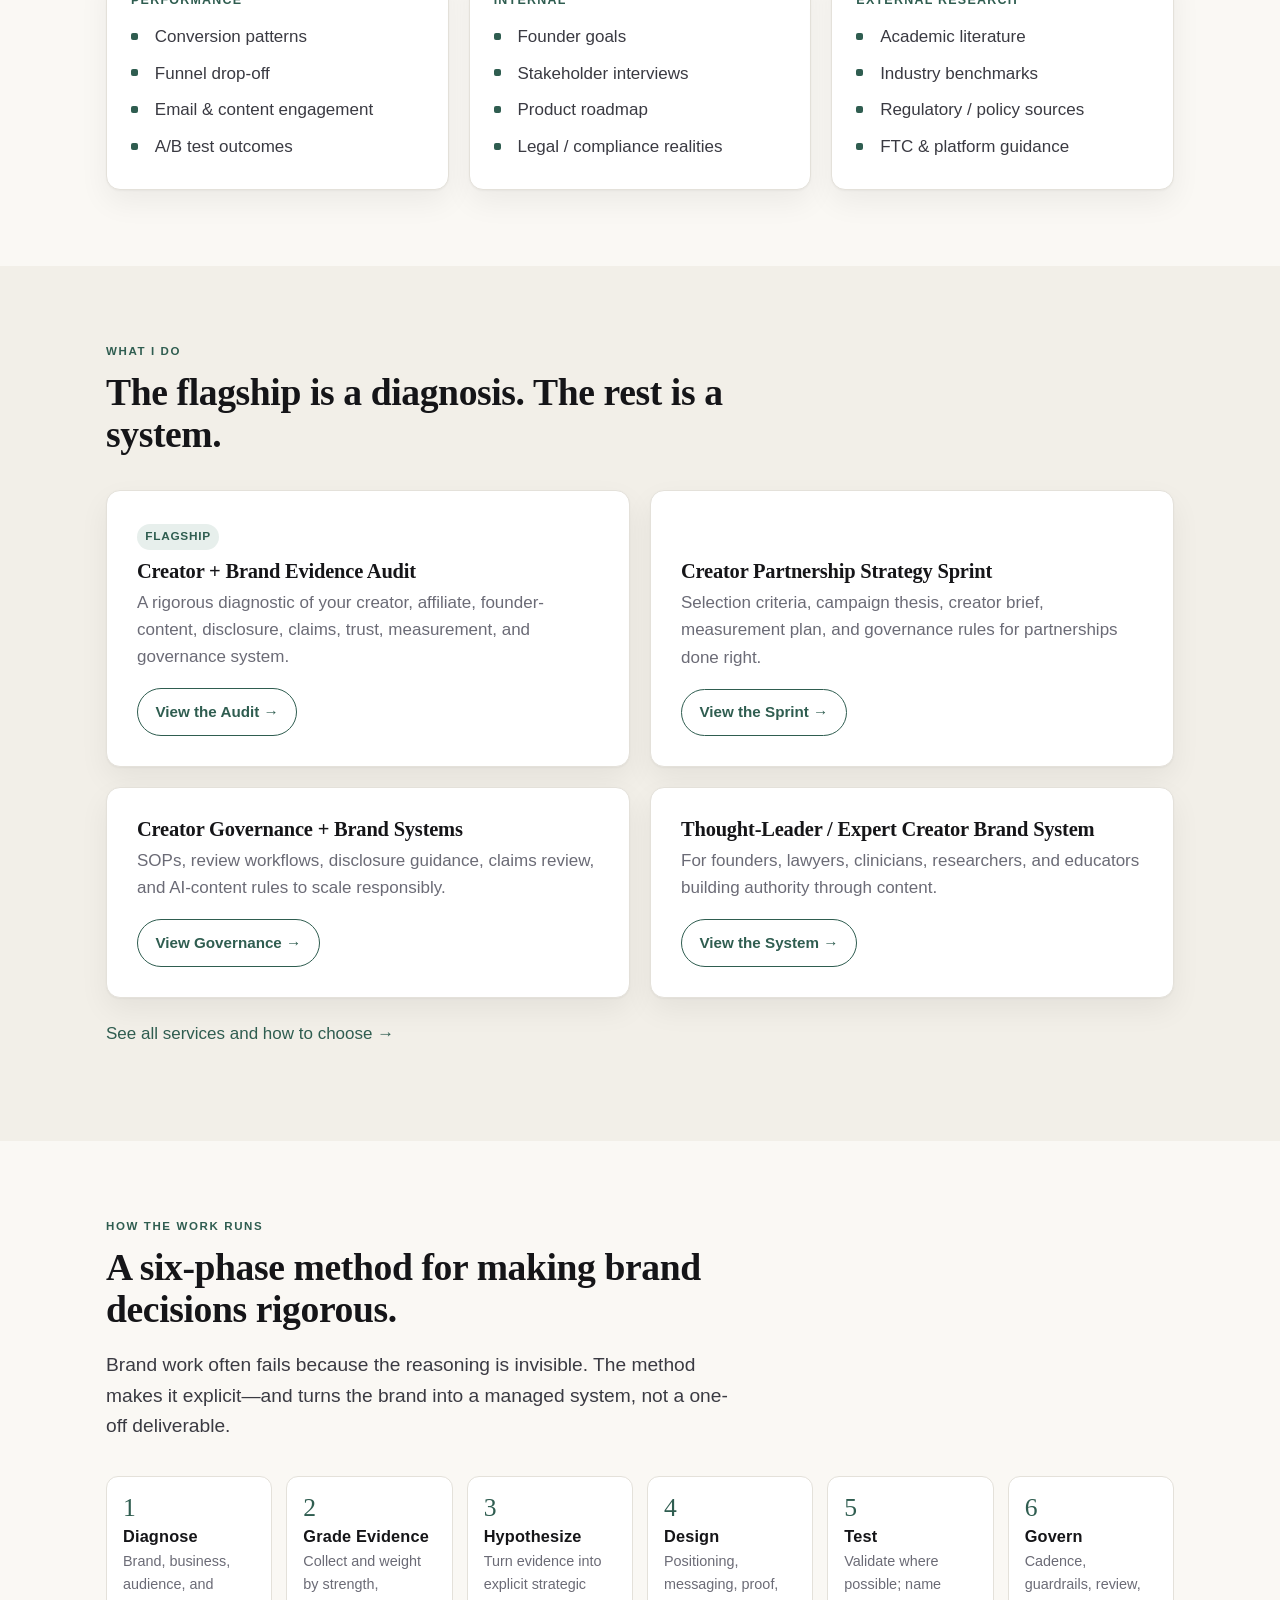
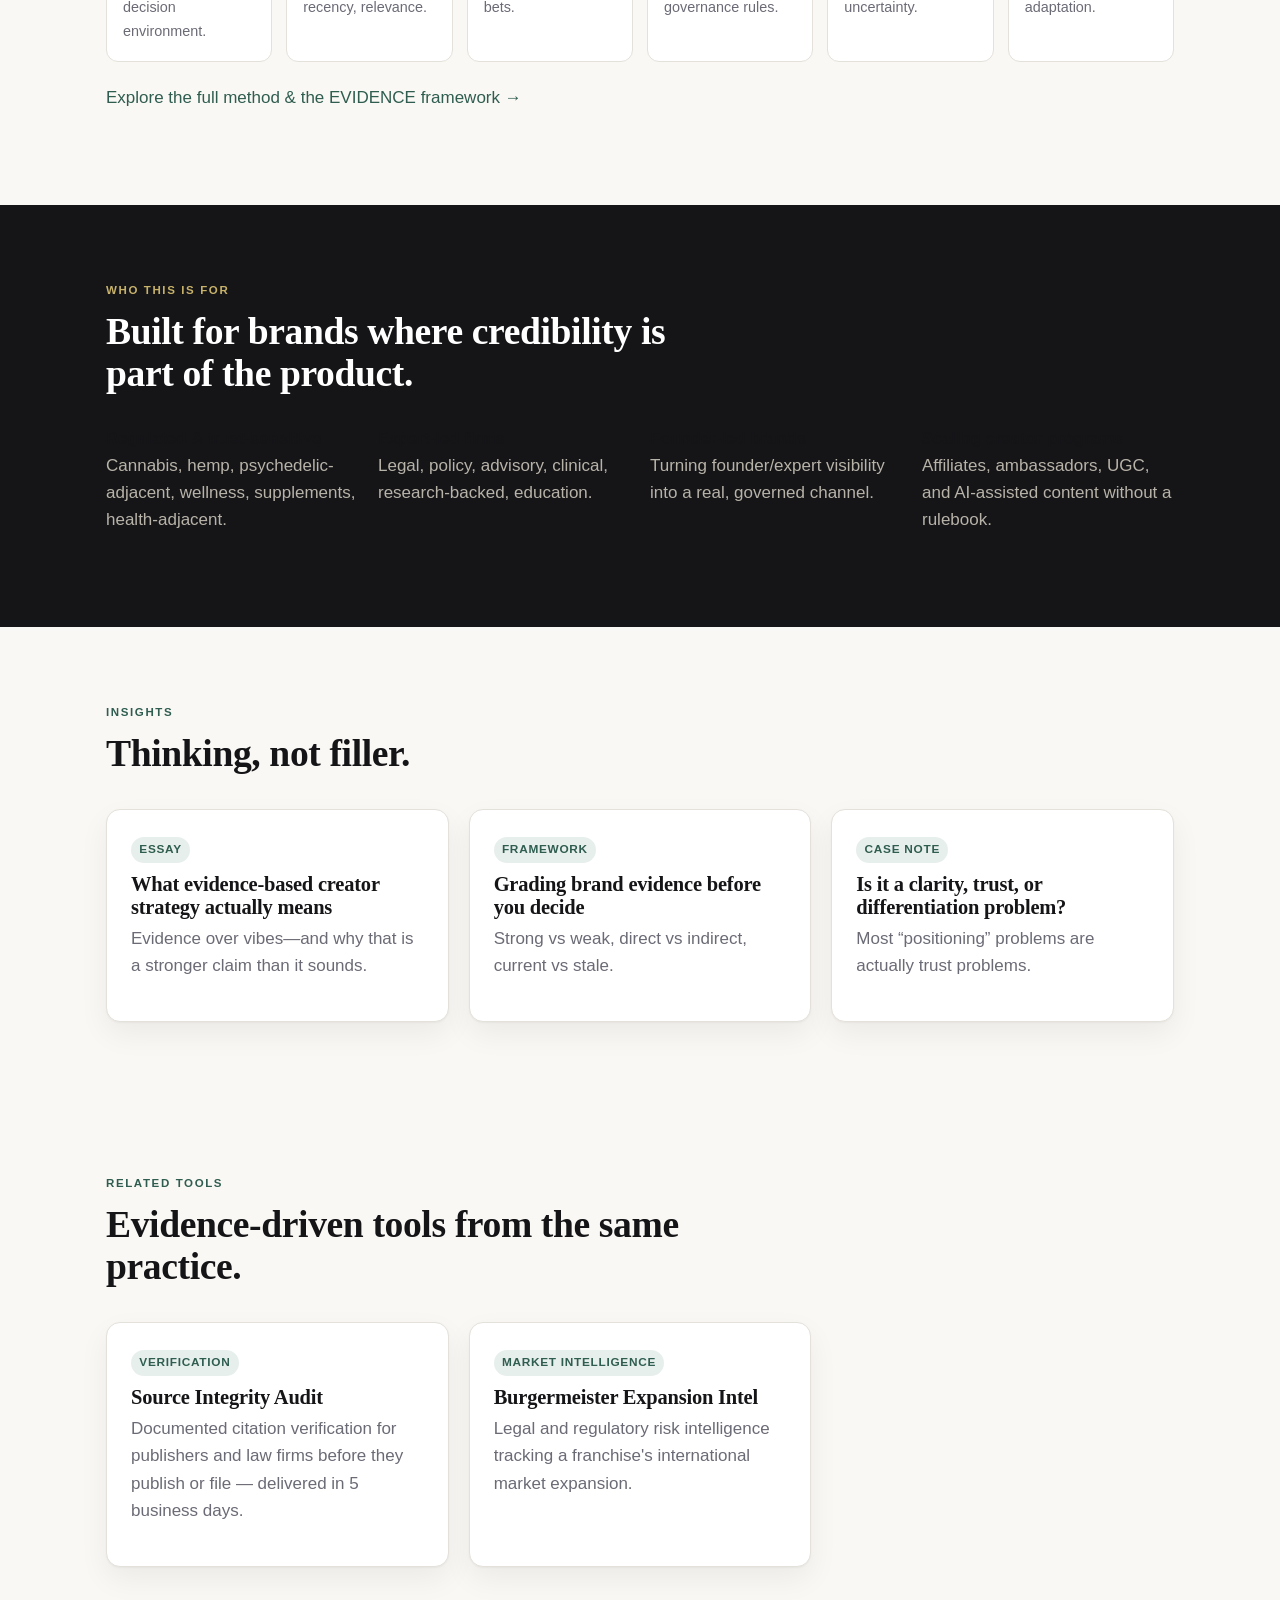
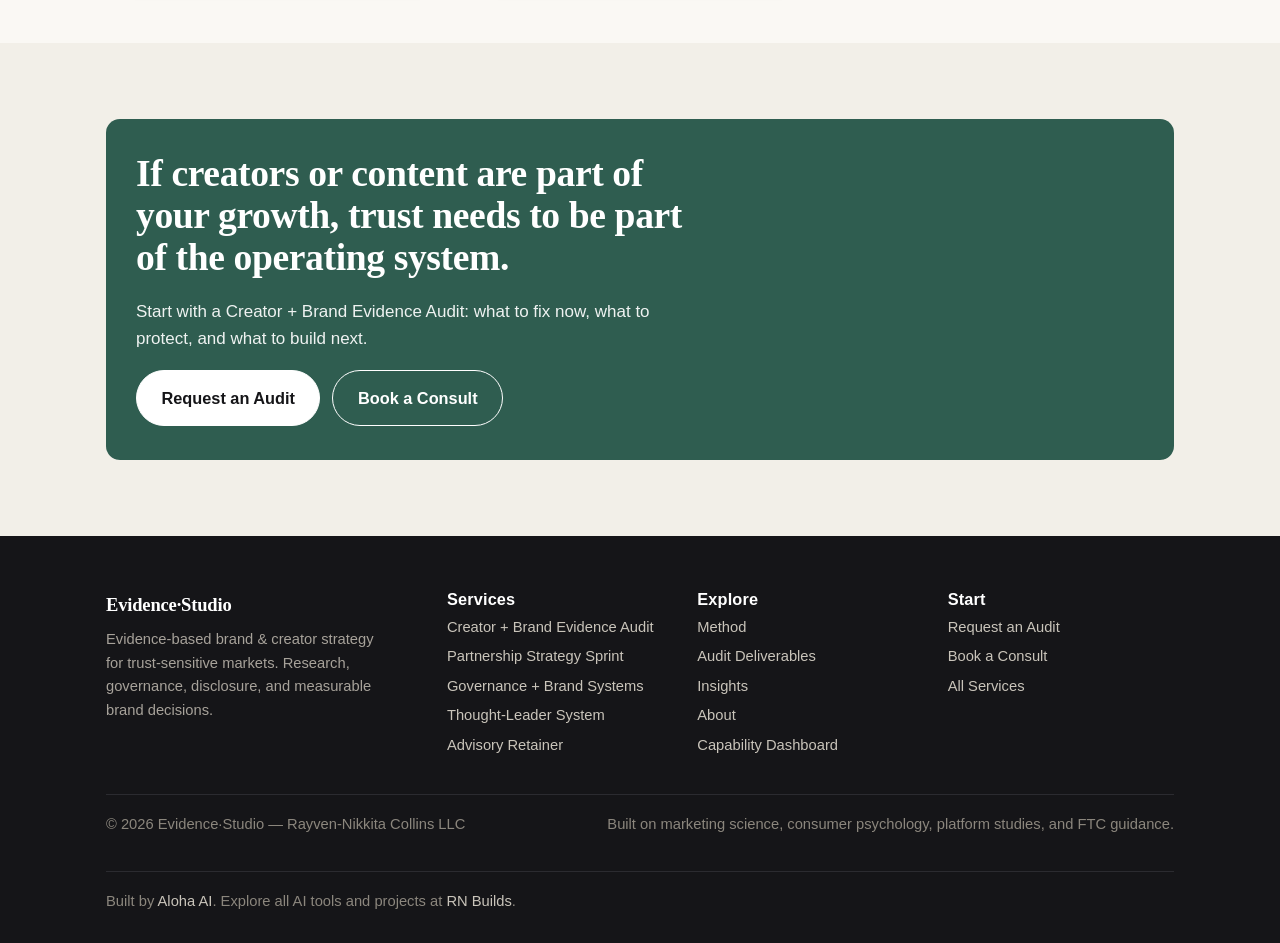
==== commit 53c7218d: "fix: point contact form to working rn-api endpoint rn-api.vercel.app stopped resolving to a live API" ====
--- a/index.html
+++ b/index.html
@@ -240,6 +240,6 @@
 
 <div id="footer"></div>
 <script src="assets/site.js"></script>
-<div style="position:fixed;bottom:1.5rem;right:1.5rem;z-index:9999"><button onclick="document.getElementById('ca-modal-es').style.display='flex'" style="font-size:.65rem;text-transform:uppercase;letter-spacing:.08em;background:#B8842A;color:#fff;border:none;padding:.55rem 1.1rem;border-radius:2rem;cursor:pointer;box-shadow:0 2px 12px rgba(0,0,0,.35)">Contact the Architect</button></div><div id="ca-modal-es" role="dialog" aria-modal="true" style="display:none;position:fixed;inset:0;z-index:10000;background:rgba(0,0,0,.8);align-items:center;justify-content:center"><div style="background:#fff;max-width:420px;width:90%;padding:2rem;border-radius:4px"><h2 style="margin:0 0 1rem">Contact the Architect</h2><input id="ca-name-es" placeholder="Name (optional)" style="width:100%;padding:.6rem;margin-bottom:.75rem;border:1px solid #ccc;box-sizing:border-box"/><input id="ca-email-es" type="email" placeholder="Email (required)" style="width:100%;padding:.6rem;margin-bottom:.75rem;border:1px solid #ccc;box-sizing:border-box"/><textarea id="ca-msg-es" rows="3" placeholder="Message" style="width:100%;padding:.6rem;margin-bottom:.75rem;border:1px solid #ccc;box-sizing:border-box;resize:vertical"></textarea><div style="display:flex;gap:.75rem;justify-content:flex-end"><button onclick="document.getElementById('ca-modal-es').style.display='none'" style="background:none;border:1px solid #ccc;padding:.5rem 1rem;cursor:pointer">Cancel</button><button onclick="(function(){var e=document.getElementById('ca-email-es').value;if(!e){alert('Email required');return;}fetch('https://rn-api.vercel.app/api/lead',{method:'POST',headers:{'Content-Type':'application/json'},body:JSON.stringify({name:document.getElementById('ca-name-es').value,email:e,message:document.getElementById('ca-msg-es').value,source:'contact-architect-creator-brand-evidence'})}).then(function(){document.getElementById('ca-modal-es').style.display='none';alert('Sent!');}).catch(function(){alert('Error.');})})();" style="background:#1B7A68;color:#fff;border:none;padding:.5rem 1rem;cursor:pointer">Send</button></div></div></div>
+<div style="position:fixed;bottom:1.5rem;right:1.5rem;z-index:9999"><button onclick="document.getElementById('ca-modal-es').style.display='flex'" style="font-size:.65rem;text-transform:uppercase;letter-spacing:.08em;background:#B8842A;color:#fff;border:none;padding:.55rem 1.1rem;border-radius:2rem;cursor:pointer;box-shadow:0 2px 12px rgba(0,0,0,.35)">Contact the Architect</button></div><div id="ca-modal-es" role="dialog" aria-modal="true" style="display:none;position:fixed;inset:0;z-index:10000;background:rgba(0,0,0,.8);align-items:center;justify-content:center"><div style="background:#fff;max-width:420px;width:90%;padding:2rem;border-radius:4px"><h2 style="margin:0 0 1rem">Contact the Architect</h2><input id="ca-name-es" placeholder="Name (optional)" style="width:100%;padding:.6rem;margin-bottom:.75rem;border:1px solid #ccc;box-sizing:border-box"/><input id="ca-email-es" type="email" placeholder="Email (required)" style="width:100%;padding:.6rem;margin-bottom:.75rem;border:1px solid #ccc;box-sizing:border-box"/><textarea id="ca-msg-es" rows="3" placeholder="Message" style="width:100%;padding:.6rem;margin-bottom:.75rem;border:1px solid #ccc;box-sizing:border-box;resize:vertical"></textarea><div style="display:flex;gap:.75rem;justify-content:flex-end"><button onclick="document.getElementById('ca-modal-es').style.display='none'" style="background:none;border:1px solid #ccc;padding:.5rem 1rem;cursor:pointer">Cancel</button><button onclick="(function(){var e=document.getElementById('ca-email-es').value;if(!e){alert('Email required');return;}fetch('https://rn-api-rn-collins.vercel.app/api/lead',{method:'POST',headers:{'Content-Type':'application/json'},body:JSON.stringify({name:document.getElementById('ca-name-es').value,email:e,message:document.getElementById('ca-msg-es').value,source:'contact-architect-creator-brand-evidence'})}).then(function(){document.getElementById('ca-modal-es').style.display='none';alert('Sent!');}).catch(function(){alert('Error.');})})();" style="background:#1B7A68;color:#fff;border:none;padding:.5rem 1rem;cursor:pointer">Send</button></div></div></div>
 </body>
 </html>
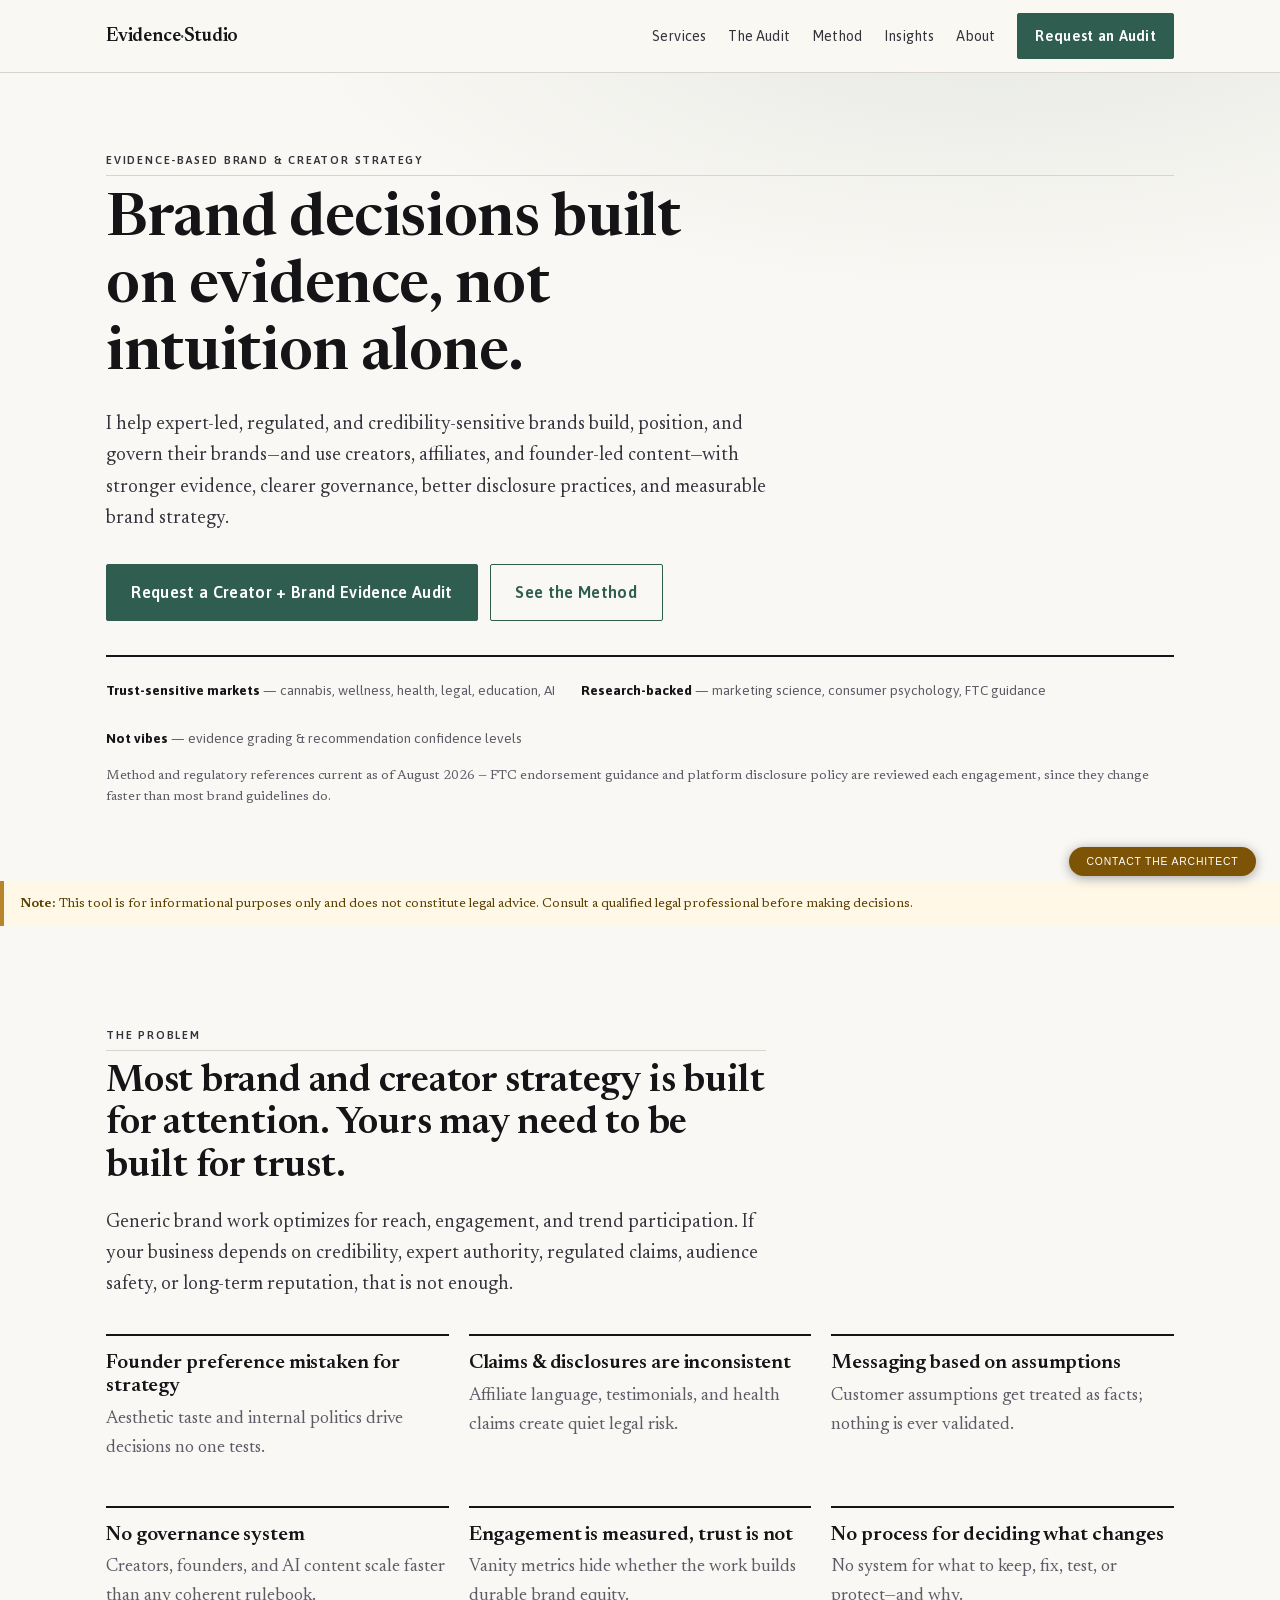
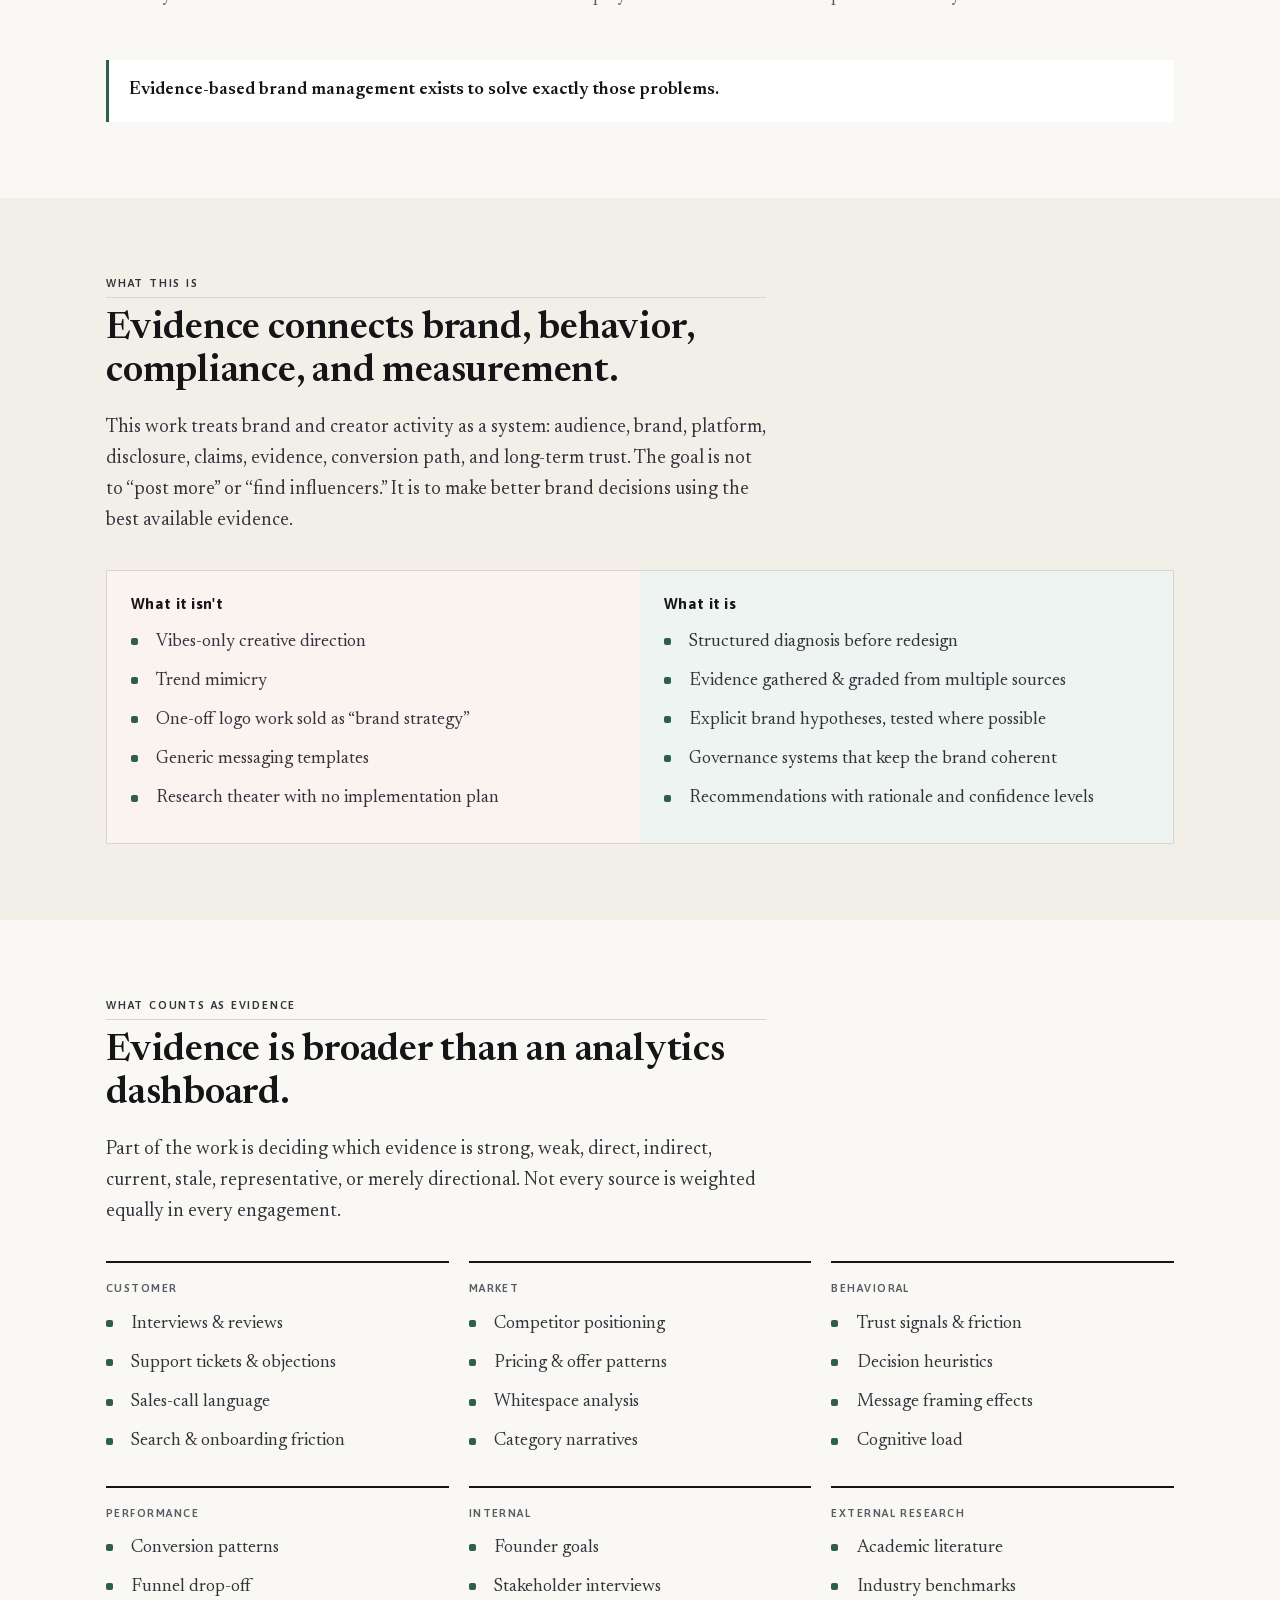
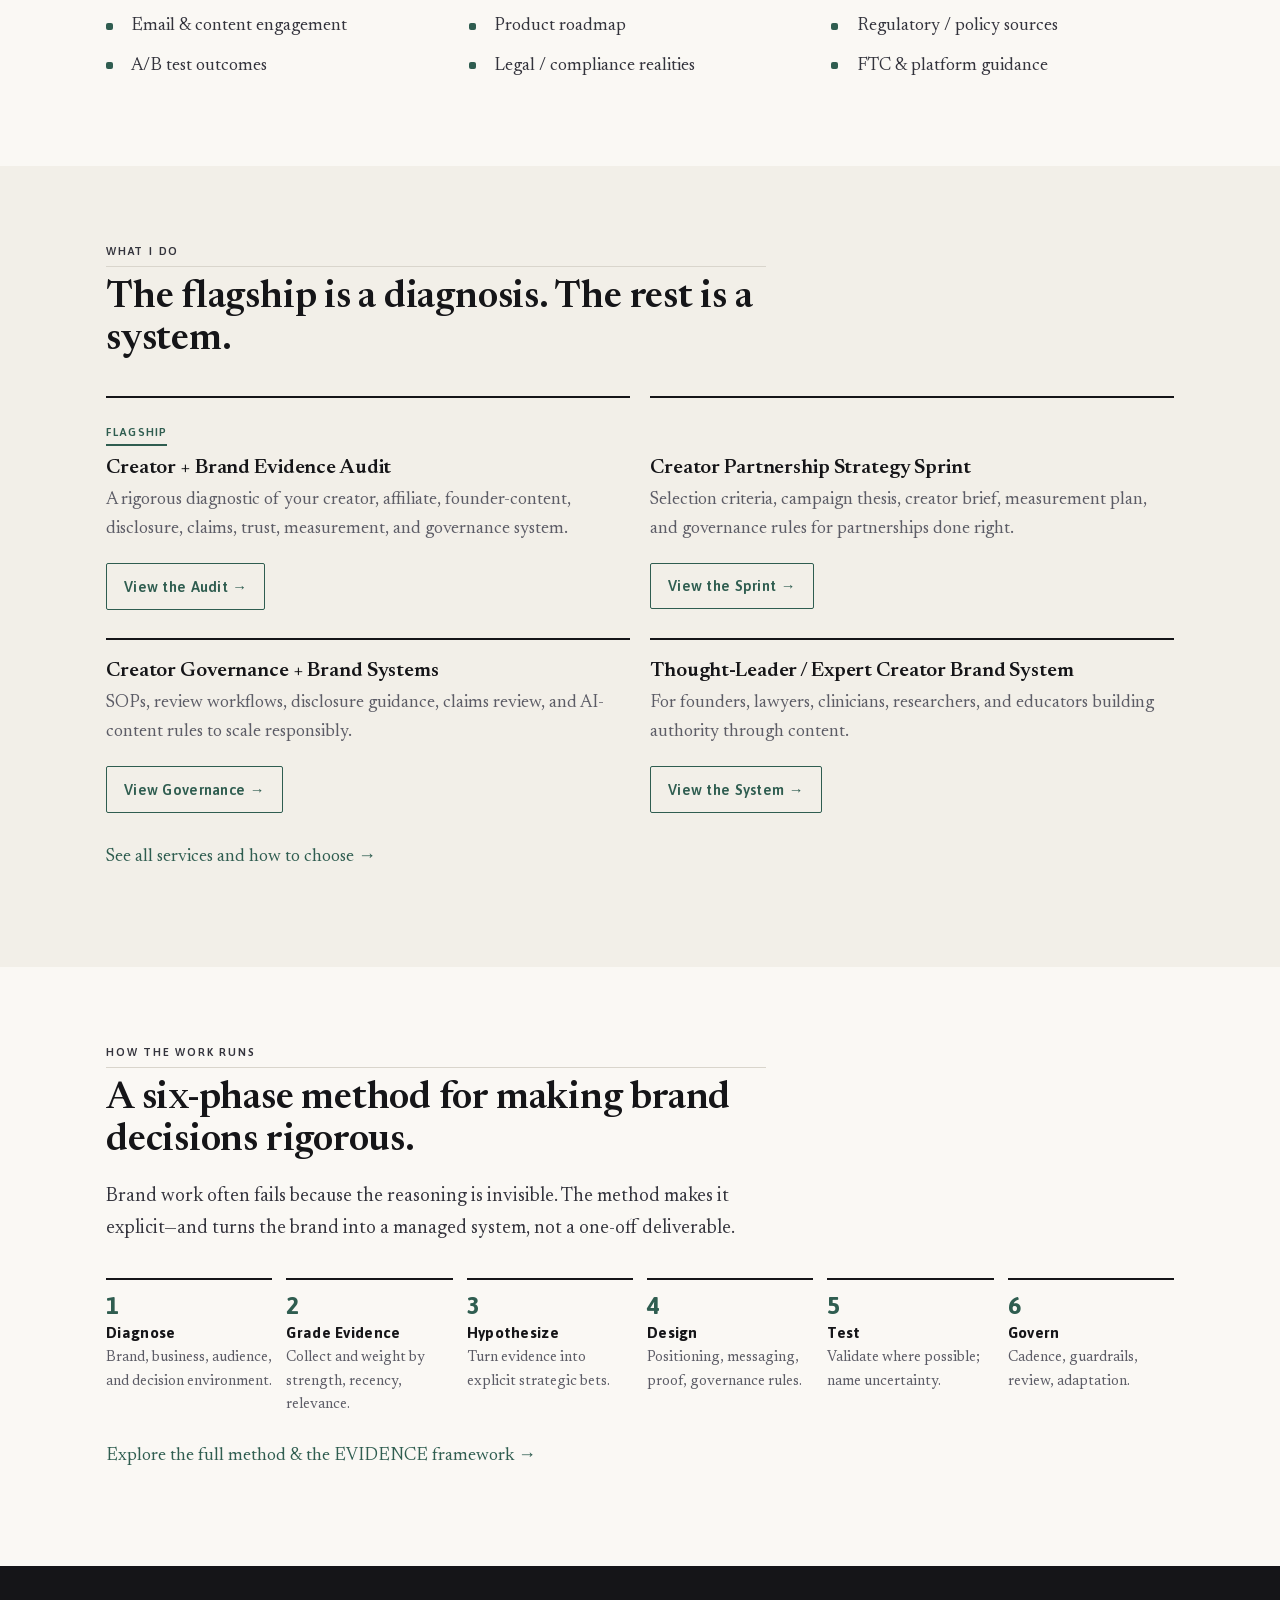
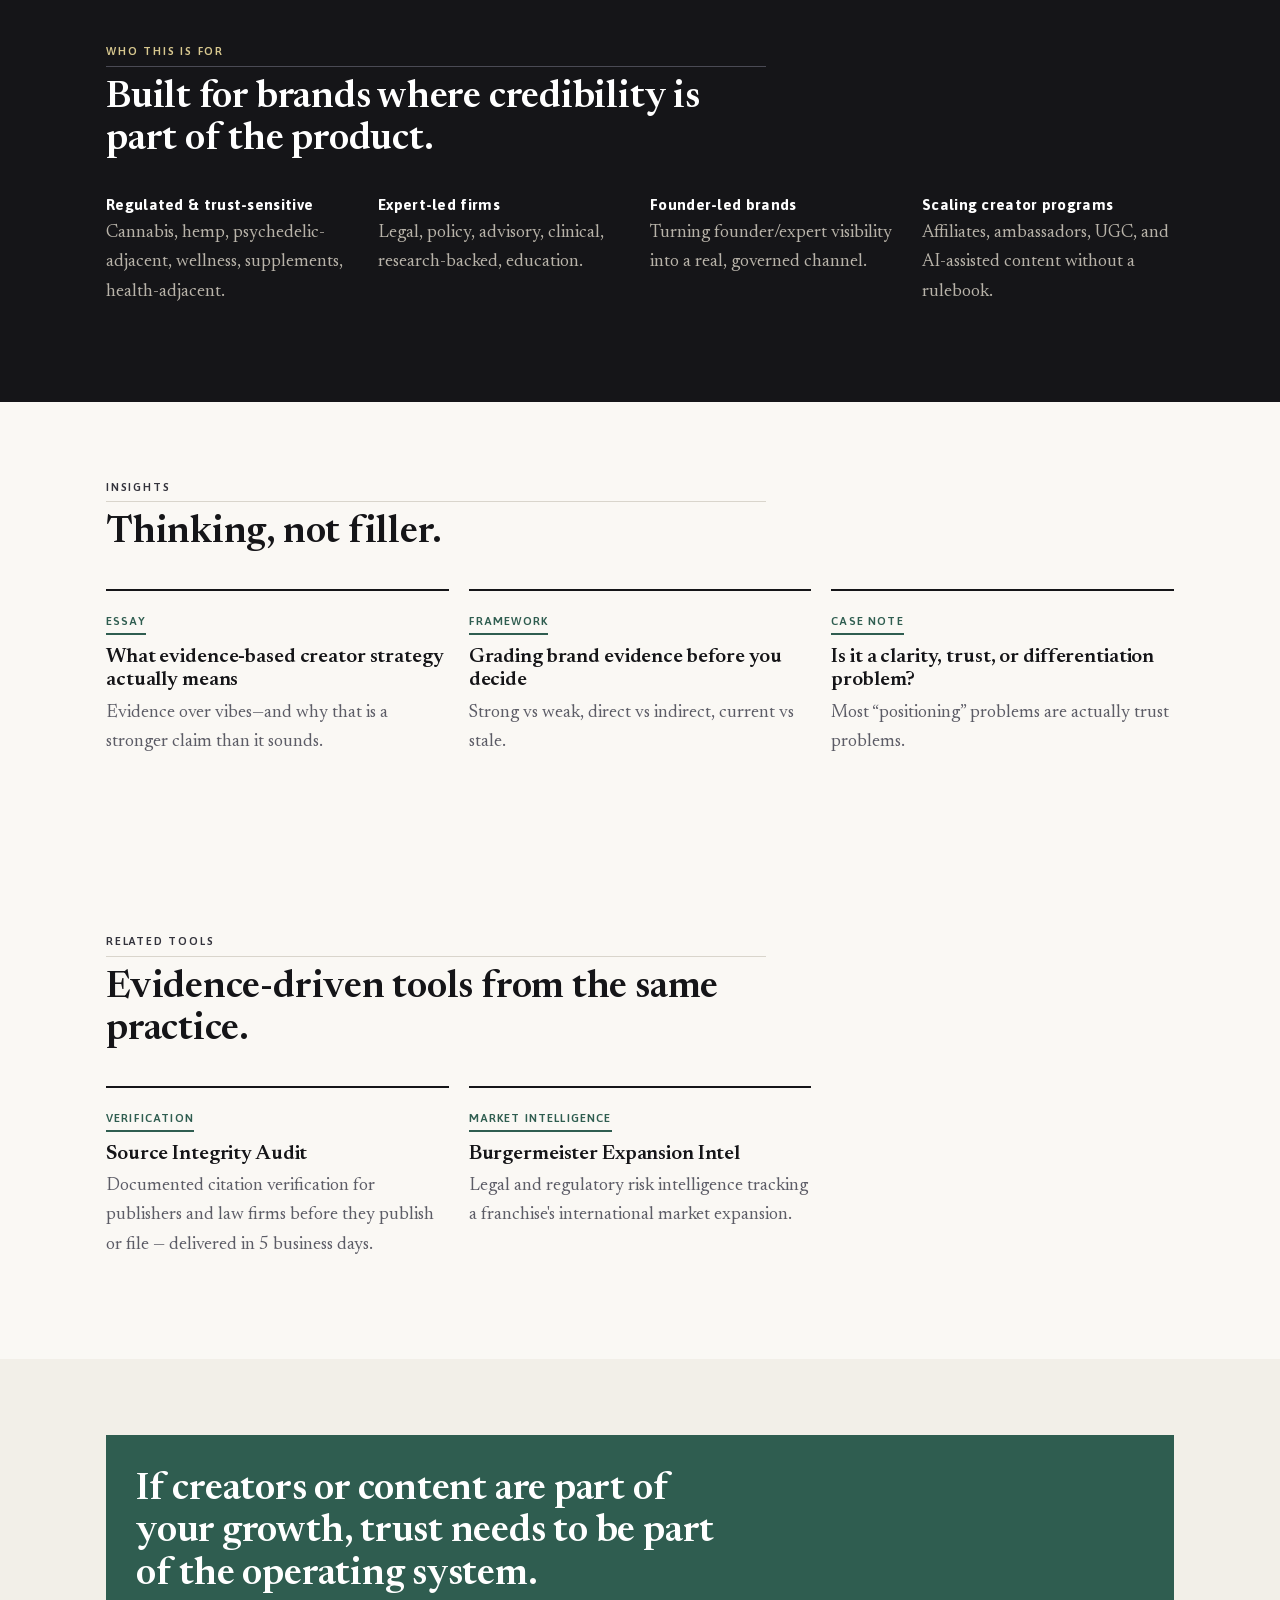
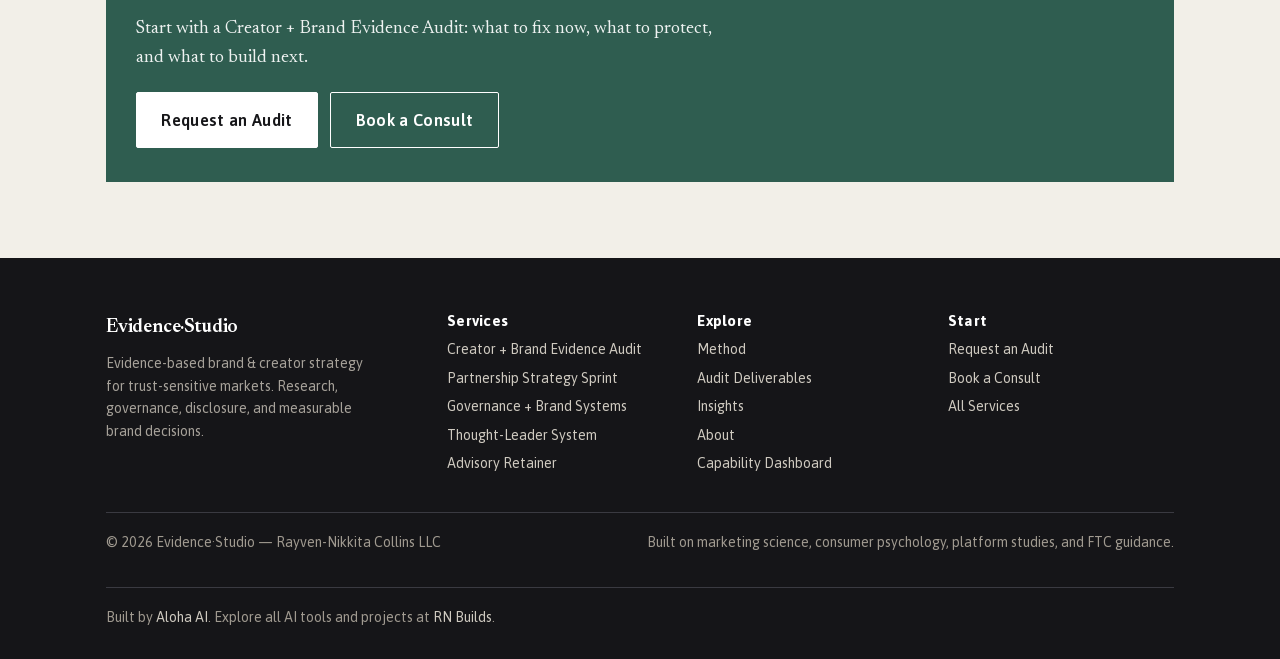
==== commit 3b0cb567: "Make the site look like the report it sells Evidence·Studio sells graded evidence audits, and looked" ====
--- a/index.html
+++ b/index.html
@@ -4,6 +4,20 @@
 <meta charset="utf-8">
 <meta name="viewport" content="width=device-width, initial-scale=1">
 <title>Evidence&middot;Studio — Evidence-based brand &amp; creator strategy for trust-sensitive markets</title>
+<link rel="canonical" href="https://creator-brand-evidence.vercel.app/">
+<link rel="icon" type="image/png" sizes="32x32" href="/assets/icon-32.png">
+<link rel="icon" type="image/png" sizes="192x192" href="/assets/icon-192.png">
+<link rel="apple-touch-icon" sizes="180x180" href="/assets/apple-touch-icon.png">
+<meta property="og:site_name" content="Evidence·Studio">
+<meta property="og:image" content="https://creator-brand-evidence.vercel.app/assets/og/index.png">
+<meta property="og:image:width" content="1200">
+<meta property="og:image:height" content="630">
+<meta property="og:image:alt" content="Evidence·Studio title card: brand decisions built on evidence, not intuition alone.">
+<meta name="twitter:card" content="summary_large_image">
+<meta name="twitter:title" content="Evidence·Studio — Evidence-based brand &amp; creator strategy for trust-sensitive markets">
+<meta name="twitter:description" content="Evidence-based brand and creator strategy for trust-sensitive markets: health, legal, wellness. Governance and disclosure, not guesswork. Built by RN Collins.">
+<meta name="twitter:image" content="https://creator-brand-evidence.vercel.app/assets/og/index.png">
+
 <meta name="description" content="Evidence-based brand and creator strategy for trust-sensitive markets: health, legal, wellness. Governance and disclosure, not guesswork. Built by RN Collins.">
 <meta property="og:title" content="Evidence·Studio — Evidence-based brand & creator strategy | RN Collins">
 <meta property="og:description" content="Evidence-based brand and creator strategy for trust-sensitive markets: health, legal, wellness. Governance and disclosure, not guesswork. Built by RN Collins.">
@@ -28,6 +42,7 @@
 </head>
 <body>
 <div id="nav"></div>
+<main id="main" tabindex="-1">
 
 <!-- HERO -->
 <header class="hero">
@@ -238,8 +253,9 @@
   </div>
 </section>
 
+</main>
 <div id="footer"></div>
 <script src="assets/site.js"></script>
-<div style="position:fixed;bottom:1.5rem;right:1.5rem;z-index:9999"><button onclick="document.getElementById('ca-modal-es').style.display='flex'" style="font-size:.65rem;text-transform:uppercase;letter-spacing:.08em;background:#B8842A;color:#fff;border:none;padding:.55rem 1.1rem;border-radius:2rem;cursor:pointer;box-shadow:0 2px 12px rgba(0,0,0,.35)">Contact the Architect</button></div><div id="ca-modal-es" role="dialog" aria-modal="true" style="display:none;position:fixed;inset:0;z-index:10000;background:rgba(0,0,0,.8);align-items:center;justify-content:center"><div style="background:#fff;max-width:420px;width:90%;padding:2rem;border-radius:4px"><h2 style="margin:0 0 1rem">Contact the Architect</h2><input id="ca-name-es" placeholder="Name (optional)" style="width:100%;padding:.6rem;margin-bottom:.75rem;border:1px solid #ccc;box-sizing:border-box"/><input id="ca-email-es" type="email" placeholder="Email (required)" style="width:100%;padding:.6rem;margin-bottom:.75rem;border:1px solid #ccc;box-sizing:border-box"/><textarea id="ca-msg-es" rows="3" placeholder="Message" style="width:100%;padding:.6rem;margin-bottom:.75rem;border:1px solid #ccc;box-sizing:border-box;resize:vertical"></textarea><div style="display:flex;gap:.75rem;justify-content:flex-end"><button onclick="document.getElementById('ca-modal-es').style.display='none'" style="background:none;border:1px solid #ccc;padding:.5rem 1rem;cursor:pointer">Cancel</button><button onclick="(function(){var e=document.getElementById('ca-email-es').value;if(!e){alert('Email required');return;}fetch('https://rn-api-rn-collins.vercel.app/api/lead',{method:'POST',headers:{'Content-Type':'application/json'},body:JSON.stringify({name:document.getElementById('ca-name-es').value,email:e,message:document.getElementById('ca-msg-es').value,source:'contact-architect-creator-brand-evidence'})}).then(function(){document.getElementById('ca-modal-es').style.display='none';alert('Sent!');}).catch(function(){alert('Error.');})})();" style="background:#1B7A68;color:#fff;border:none;padding:.5rem 1rem;cursor:pointer">Send</button></div></div></div>
+<div style="position:fixed;bottom:1.5rem;right:1.5rem;z-index:9999"><button onclick="document.getElementById('ca-modal-es').style.display='flex'" style="font-size:.65rem;text-transform:uppercase;letter-spacing:.08em;background:#7d5406;color:#fff;border:none;padding:.55rem 1.1rem;border-radius:2rem;cursor:pointer;box-shadow:0 2px 12px rgba(0,0,0,.35)">Contact the Architect</button></div><div id="ca-modal-es" role="dialog" aria-modal="true" style="display:none;position:fixed;inset:0;z-index:10000;background:rgba(0,0,0,.8);align-items:center;justify-content:center"><div style="background:#fff;max-width:420px;width:90%;padding:2rem;border-radius:4px"><h2 style="margin:0 0 1rem">Contact the Architect</h2><input aria-label="Your name (optional)" id="ca-name-es" placeholder="Name (optional)" style="width:100%;padding:.6rem;margin-bottom:.75rem;border:1px solid #ccc;box-sizing:border-box"/><input aria-label="Your email address (required)" id="ca-email-es" type="email" placeholder="Email (required)" style="width:100%;padding:.6rem;margin-bottom:.75rem;border:1px solid #ccc;box-sizing:border-box"/><textarea aria-label="Your message" id="ca-msg-es" rows="3" placeholder="Message" style="width:100%;padding:.6rem;margin-bottom:.75rem;border:1px solid #ccc;box-sizing:border-box;resize:vertical"></textarea><div style="display:flex;gap:.75rem;justify-content:flex-end"><button onclick="document.getElementById('ca-modal-es').style.display='none'" style="background:none;border:1px solid #ccc;padding:.5rem 1rem;cursor:pointer">Cancel</button><button onclick="(function(){var e=document.getElementById('ca-email-es').value;if(!e){alert('Email required');return;}fetch('https://rn-api-rn-collins.vercel.app/api/lead',{method:'POST',headers:{'Content-Type':'application/json'},body:JSON.stringify({name:document.getElementById('ca-name-es').value,email:e,message:document.getElementById('ca-msg-es').value,source:'contact-architect-creator-brand-evidence'})}).then(function(){document.getElementById('ca-modal-es').style.display='none';alert('Sent!');}).catch(function(){alert('Error.');})})();" style="background:#125347;color:#fff;border:none;padding:.5rem 1rem;cursor:pointer">Send</button></div></div></div>
 </body>
 </html>
--- a/assets/style.css
+++ b/assets/style.css
@@ -1,52 +1,90 @@
 /* Evidence — shared design system
-   Premium, editorial, research-forward. Restrained palette, strong hierarchy. */
+
+   The object: a graded evidence dossier. This studio sells audits that grade
+   evidence and label the confidence of every recommendation, so the site is
+   built to look like the artefact it sells — a printed report. Ruled, keyed,
+   flat. Findings are separated by hairlines rather than floated on cards, and
+   every key, grade and label is set in the sans as apparatus, not as prose.
+
+   Newsreader carries the reading; Asap carries the apparatus. Both are
+   self-hosted from /assets/fonts (licences in that directory), so the page
+   renders identically on every platform and asks no third party for a font.
+*/
+
+@font-face{font-family:'Newsreader';font-style:italic;font-weight:400 600;font-display:swap;src:url('/assets/fonts/newsreader-italic-400_600-latin-ext.woff2') format('woff2');unicode-range:U+0100-02BA, U+02BD-02C5, U+02C7-02CC, U+02CE-02D7, U+02DD-02FF, U+0304, U+0308, U+0329, U+1D00-1DBF, U+1E00-1E9F, U+1EF2-1EFF, U+2020, U+20A0-20AB, U+20AD-20C0, U+2113, U+2C60-2C7F, U+A720-A7FF;}
+@font-face{font-family:'Newsreader';font-style:italic;font-weight:400 600;font-display:swap;src:url('/assets/fonts/newsreader-italic-400_600-latin.woff2') format('woff2');unicode-range:U+0000-00FF, U+0131, U+0152-0153, U+02BB-02BC, U+02C6, U+02DA, U+02DC, U+0304, U+0308, U+0329, U+2000-206F, U+20AC, U+2122, U+2191, U+2193, U+2212, U+2215, U+FEFF, U+FFFD;}
+@font-face{font-family:'Newsreader';font-style:normal;font-weight:400 600;font-display:swap;src:url('/assets/fonts/newsreader-normal-400_600-latin-ext.woff2') format('woff2');unicode-range:U+0100-02BA, U+02BD-02C5, U+02C7-02CC, U+02CE-02D7, U+02DD-02FF, U+0304, U+0308, U+0329, U+1D00-1DBF, U+1E00-1E9F, U+1EF2-1EFF, U+2020, U+20A0-20AB, U+20AD-20C0, U+2113, U+2C60-2C7F, U+A720-A7FF;}
+@font-face{font-family:'Newsreader';font-style:normal;font-weight:400 600;font-display:swap;src:url('/assets/fonts/newsreader-normal-400_600-latin.woff2') format('woff2');unicode-range:U+0000-00FF, U+0131, U+0152-0153, U+02BB-02BC, U+02C6, U+02DA, U+02DC, U+0304, U+0308, U+0329, U+2000-206F, U+20AC, U+2122, U+2191, U+2193, U+2212, U+2215, U+FEFF, U+FFFD;}
+@font-face{font-family:'Asap';font-style:italic;font-weight:400 600;font-display:swap;src:url('/assets/fonts/asap-italic-400_600-latin-ext.woff2') format('woff2');unicode-range:U+0100-02BA, U+02BD-02C5, U+02C7-02CC, U+02CE-02D7, U+02DD-02FF, U+0304, U+0308, U+0329, U+1D00-1DBF, U+1E00-1E9F, U+1EF2-1EFF, U+2020, U+20A0-20AB, U+20AD-20C0, U+2113, U+2C60-2C7F, U+A720-A7FF;}
+@font-face{font-family:'Asap';font-style:italic;font-weight:400 600;font-display:swap;src:url('/assets/fonts/asap-italic-400_600-latin.woff2') format('woff2');unicode-range:U+0000-00FF, U+0131, U+0152-0153, U+02BB-02BC, U+02C6, U+02DA, U+02DC, U+0304, U+0308, U+0329, U+2000-206F, U+20AC, U+2122, U+2191, U+2193, U+2212, U+2215, U+FEFF, U+FFFD;}
+@font-face{font-family:'Asap';font-style:normal;font-weight:400 700;font-display:swap;src:url('/assets/fonts/asap-normal-400_700-latin-ext.woff2') format('woff2');unicode-range:U+0100-02BA, U+02BD-02C5, U+02C7-02CC, U+02CE-02D7, U+02DD-02FF, U+0304, U+0308, U+0329, U+1D00-1DBF, U+1E00-1E9F, U+1EF2-1EFF, U+2020, U+20A0-20AB, U+20AD-20C0, U+2113, U+2C60-2C7F, U+A720-A7FF;}
+@font-face{font-family:'Asap';font-style:normal;font-weight:400 700;font-display:swap;src:url('/assets/fonts/asap-normal-400_700-latin.woff2') format('woff2');unicode-range:U+0000-00FF, U+0131, U+0152-0153, U+02BB-02BC, U+02C6, U+02DA, U+02DC, U+0304, U+0308, U+0329, U+2000-206F, U+20AC, U+2122, U+2191, U+2193, U+2212, U+2215, U+FEFF, U+FFFD;}
 
 :root{
   --ink:#151518;
-  --ink-soft:#3a3a42;
-  --muted:#6b6b76;
-  --line:#e4e1da;
+  --ink-soft:#33333c;
+  --muted:#5c5c66;          /* darkened: 6b6b76 failed at 4.28:1 on tinted grounds */
+  --line:#d9d5cc;
+  --rule:#151518;           /* the heavy rule that opens a findings block */
   --paper:#faf8f4;
   --paper-2:#f2efe8;
   --card:#ffffff;
-  --accent:#2f5d50;      /* deep evidence green */
+
+  /* Decoration. Brand only — never a grade. */
+  --accent:#2f5d50;
   --accent-soft:#e7efec;
-  --accent-2:#b4542e;    /* warning/ochre for risk */
-  --gold:#8a7b3b;
+  --accent-2:#8f3f22;
+
+  /* Recommendation confidence. These carry meaning and are read as a scale,
+     so they are their own tokens: the brand green is no longer allowed to
+     double as "high confidence", which made green unable to mean green. */
+  --conf-high:#1f4d40;
+  --conf-mod:#6f5c1c;
+  --conf-low:#8a3a1e;
+  --conf-high-bg:#e7efec;
+  --conf-mod-bg:#f3ecdd;
+  --conf-low-bg:#f6e8e1;
+
+  --gold:#6f5c1c;           /* darkened from 8a7b3b (4.22:1) */
   --maxw:1120px;
-  --radius:14px;
-  --shadow:0 1px 2px rgba(21,21,24,.04),0 12px 30px rgba(21,21,24,.06);
-  --serif:"Iowan Old Style","Palatino Linotype",Palatino,Georgia,"Times New Roman",serif;
-  --sans:-apple-system,BlinkMacSystemFont,"Segoe UI",Inter,Roboto,Helvetica,Arial,sans-serif;
+  --radius:0px;             /* flattened: a report is not a stack of cards */
+  --shadow:none;
+  --serif:'Newsreader',Charter,"Bitstream Charter","Times New Roman",serif;
+  --sans:'Asap','Helvetica Neue',Helvetica,sans-serif;
 }
 
 *{box-sizing:border-box}
 html{scroll-behavior:smooth}
 body{
   margin:0;color:var(--ink);background:var(--paper);
-  font-family:var(--sans);font-size:17px;line-height:1.6;
+  font-family:var(--serif);font-size:18px;line-height:1.62;
   -webkit-font-smoothing:antialiased;text-rendering:optimizeLegibility;
 }
 a{color:var(--accent);text-decoration:none}
 a:hover{text-decoration:underline}
 img{max-width:100%}
-h1,h2,h3,h4{font-family:var(--serif);font-weight:600;line-height:1.12;letter-spacing:-.01em;color:var(--ink)}
+h1,h2,h3{font-family:var(--serif);font-weight:600;line-height:1.13;letter-spacing:-.006em;color:var(--ink)}
+h4{font-family:var(--sans);font-weight:700;line-height:1.2;color:var(--ink)}
 h1{font-size:clamp(2.3rem,5vw,3.7rem);margin:.2em 0 .35em}
 h2{font-size:clamp(1.6rem,3.2vw,2.35rem);margin:0 0 .5em}
 h3{font-size:1.28rem;margin:0 0 .35em}
-h4{font-size:1.02rem;margin:0 0 .3em;font-family:var(--sans);font-weight:700;letter-spacing:.01em}
+h4{font-size:.94rem;margin:0 0 .35em;letter-spacing:.02em}
 p{margin:0 0 1.05em}
 .wrap{max-width:var(--maxw);margin:0 auto;padding:0 26px}
-.eyebrow{font-family:var(--sans);font-weight:700;letter-spacing:.14em;text-transform:uppercase;
-  font-size:.72rem;color:var(--accent);margin:0 0 1em}
+.eyebrow{font-family:var(--sans);font-weight:600;letter-spacing:.16em;text-transform:uppercase;
+  font-size:.7rem;color:var(--ink-soft);margin:0 0 .9em;padding-bottom:.5em;
+  border-bottom:1px solid var(--line);display:block;font-variant-numeric:tabular-nums}
 .lead{font-size:1.2rem;color:var(--ink-soft);max-width:60ch}
 .muted{color:var(--muted)}
 .center{text-align:center}
 section{padding:76px 0}
 .section-alt{background:var(--paper-2)}
 .section-ink{background:var(--ink);color:#efeae1}
-.section-ink h1,.section-ink h2,.section-ink h3{color:#fff}
-.section-ink .eyebrow{color:#c8b26a}
+.section-ink h1,.section-ink h2,.section-ink h3,.section-ink h4{color:#fff}
+.section-ink .muted,.section-ink p{color:#ddd7cc}
+.section-ink .card{border-top-color:#6d6d78}
+.section-ink .eyebrow{border-bottom-color:#4a4a54}
+.section-ink .eyebrow{color:#d8c88f}
 .divider{height:1px;background:var(--line);border:0;margin:0}
 
 /* nav */
@@ -54,14 +92,15 @@
   backdrop-filter:saturate(180%) blur(10px);border-bottom:1px solid var(--line)}
 .nav-in{display:flex;align-items:center;justify-content:space-between;gap:20px;
   max-width:var(--maxw);margin:0 auto;padding:13px 26px}
-.brand{font-family:var(--serif);font-weight:600;font-size:1.16rem;color:var(--ink);letter-spacing:-.01em}
+.brand{font-family:var(--serif);font-weight:600;font-size:1.2rem;color:var(--ink);letter-spacing:-.01em}
 .brand:hover{text-decoration:none}
 .brand span{color:var(--accent)}
-.nav-links{display:flex;gap:22px;align-items:center;font-size:.95rem}
+.nav-links{display:flex;gap:22px;align-items:center;font-family:var(--sans);font-size:.9rem}
 .nav-links a{color:var(--ink-soft)}
 .nav-links a:hover{color:var(--accent);text-decoration:none}
-.btn{display:inline-block;background:var(--accent);color:#fff;padding:.7em 1.15em;border-radius:999px;
-  font-weight:600;font-size:.95rem;border:1px solid var(--accent);cursor:pointer;transition:.15s}
+.btn{display:inline-block;background:var(--accent);color:#fff;padding:.7em 1.15em;border-radius:2px;
+  font-family:var(--sans);font-weight:600;font-size:.92rem;letter-spacing:.02em;
+  border:1px solid var(--accent);cursor:pointer;transition:.15s}
 .btn:hover{background:#264a40;text-decoration:none;color:#fff}
 .btn.ghost{background:transparent;color:var(--accent)}
 .btn.ghost:hover{background:var(--accent-soft);color:var(--accent)}
@@ -75,8 +114,8 @@
 .hero h1{max-width:16ch}
 .hero .lead{margin-bottom:1.6em}
 .cta-row{display:flex;gap:12px;flex-wrap:wrap}
-.proof-strip{display:flex;gap:26px;flex-wrap:wrap;margin-top:34px;padding-top:22px;border-top:1px solid var(--line);
-  font-size:.9rem;color:var(--muted)}
+.proof-strip{display:flex;gap:26px;flex-wrap:wrap;margin-top:34px;padding-top:22px;border-top:2px solid var(--rule);
+  font-family:var(--sans);font-size:.85rem;color:var(--muted)}
 .proof-strip b{color:var(--ink)}
 
 /* grid + cards */
@@ -84,12 +123,15 @@
 .g2{grid-template-columns:repeat(2,1fr)}
 .g3{grid-template-columns:repeat(3,1fr)}
 .g4{grid-template-columns:repeat(4,1fr)}
-.card{background:var(--card);border:1px solid var(--line);border-radius:var(--radius);padding:24px;box-shadow:var(--shadow)}
+.card{background:transparent;border:0;border-top:2px solid var(--rule);border-radius:0;
+  padding:16px 0 4px;box-shadow:none}
 .card h3{margin-bottom:.3em}
-.card .ki{font-size:.78rem;font-weight:700;letter-spacing:.1em;text-transform:uppercase;color:var(--accent);margin-bottom:.6em}
-.card.pad-lg{padding:30px}
-.tag{display:inline-block;background:var(--accent-soft);color:var(--accent);font-size:.74rem;font-weight:700;
-  letter-spacing:.06em;text-transform:uppercase;padding:.3em .7em;border-radius:999px}
+.card .ki{font-family:var(--sans);font-size:.7rem;font-weight:600;letter-spacing:.13em;
+  text-transform:uppercase;color:var(--muted);margin-bottom:.5em;font-variant-numeric:tabular-nums}
+.card.pad-lg{padding:20px 0 8px}
+.tag{display:inline-block;font-family:var(--sans);background:transparent;color:var(--accent);
+  font-size:.72rem;font-weight:600;letter-spacing:.1em;text-transform:uppercase;
+  padding:.2em 0;border:0;border-bottom:2px solid var(--accent);border-radius:0}
 ul.clean{list-style:none;padding:0;margin:.4em 0 0}
 ul.clean li{padding:.28em 0 .28em 1.4em;position:relative;color:var(--ink-soft)}
 ul.clean li::before{content:"";position:absolute;left:0;top:.85em;width:7px;height:7px;border-radius:2px;background:var(--accent)}
@@ -100,56 +142,59 @@
 
 /* phase timeline */
 .phases{display:grid;grid-template-columns:repeat(6,1fr);gap:14px;counter-reset:p}
-.phase{counter-increment:p;background:var(--card);border:1px solid var(--line);border-radius:12px;padding:18px 16px}
-.phase .n{font-family:var(--serif);font-size:1.6rem;color:var(--accent);line-height:1}
+.phase{counter-increment:p;background:transparent;border:0;border-top:2px solid var(--rule);border-radius:0;padding:14px 0 4px}
+.phase .n{font-family:var(--sans);font-size:1.5rem;font-weight:700;color:var(--accent);line-height:1;font-variant-numeric:tabular-nums}
 .phase h4{margin:.4em 0 .3em}
 .phase p{font-size:.9rem;color:var(--muted);margin:0}
 
 /* evidence-letter block (EVIDENCE framework) */
 .letters{display:grid;grid-template-columns:repeat(4,1fr);gap:14px}
-.letter{background:var(--card);border:1px solid var(--line);border-radius:12px;padding:18px}
+.letter{background:transparent;border:0;border-top:2px solid var(--rule);border-radius:0;padding:14px 0 4px}
 .letter .l{font-family:var(--serif);font-size:1.9rem;color:var(--accent);line-height:1;margin-bottom:.15em}
 .letter b{display:block;font-size:.95rem;margin-bottom:.3em}
 .letter p{font-size:.85rem;color:var(--muted);margin:0}
 
 /* callout / bridge */
-.callout{background:var(--accent);color:#fff;border-radius:var(--radius);padding:34px 30px}
+.callout{background:var(--accent);color:#fff;border-radius:0;padding:34px 30px}
 .callout h2{color:#fff}
-.callout.risk{background:#7a3a22}
-.note{border-left:3px solid var(--accent);background:var(--card);padding:16px 20px;border-radius:0 10px 10px 0}
+.callout.risk{background:#6f3019}
+.note{border-left:3px solid var(--accent);background:var(--card);padding:16px 20px;border-radius:0}
 
 /* comparison */
-.vs{display:grid;grid-template-columns:1fr 1fr;gap:0;border:1px solid var(--line);border-radius:var(--radius);overflow:hidden}
+.vs{display:grid;grid-template-columns:1fr 1fr;gap:0;border:1px solid var(--line);border-radius:0;overflow:hidden}
 .vs>div{padding:24px}
 .vs .no{background:#fbf3ef}
 .vs .yes{background:#eef4f1}
 .vs h4{margin-bottom:.6em}
 
 /* table */
-table.tbl{width:100%;border-collapse:collapse;font-size:.95rem;background:var(--card);border-radius:var(--radius);overflow:hidden;border:1px solid var(--line)}
+table.tbl{width:100%;border-collapse:collapse;font-size:.95rem;background:transparent;
+  border-radius:0;border:0;border-top:2px solid var(--rule);border-bottom:2px solid var(--rule)}
 table.tbl th,table.tbl td{text-align:left;padding:12px 14px;border-bottom:1px solid var(--line);vertical-align:top}
-table.tbl th{background:var(--paper-2);font-family:var(--sans);font-weight:700;font-size:.82rem;letter-spacing:.04em;text-transform:uppercase;color:var(--ink-soft)}
+table.tbl th{background:transparent;font-family:var(--sans);font-weight:600;font-size:.72rem;
+  letter-spacing:.13em;text-transform:uppercase;color:var(--muted);
+  border-bottom:1px solid var(--rule)}
 table.tbl tr:last-child td{border-bottom:0}
 
 /* forms */
 .form{display:grid;gap:16px;max-width:720px}
 .field{display:grid;gap:6px}
-.field label{font-weight:600;font-size:.95rem}
+.field label{font-family:var(--sans);font-weight:600;font-size:.86rem;letter-spacing:.06em;text-transform:uppercase;color:var(--ink-soft)}
 .field input,.field select,.field textarea{font-family:var(--sans);font-size:1rem;padding:.7em .8em;
-  border:1px solid var(--line);border-radius:10px;background:#fff;color:var(--ink)}
+  border:1px solid #8b8578;border-radius:2px;background:#fff;color:var(--ink)}
 .field textarea{min-height:110px;resize:vertical}
 .checks{display:flex;flex-wrap:wrap;gap:8px}
 .checks label{display:inline-flex;align-items:center;gap:6px;background:#fff;border:1px solid var(--line);
-  padding:.45em .7em;border-radius:999px;font-size:.9rem;font-weight:500}
+  padding:.45em .7em;border-radius:2px;font-size:.9rem;font-weight:500;font-family:var(--sans)}
 
 /* footer */
-.footer{background:var(--ink);color:#c9c4ba;padding:54px 0 30px;font-size:.92rem}
+.footer{background:var(--ink);color:#cfcac0;padding:54px 0 30px;font-family:var(--sans);font-size:.88rem}
 .footer h4{color:#fff}
-.footer a{color:#c9c4ba}
+.footer a{color:#cfcac0}
 .footer a:hover{color:#fff;text-decoration:none}
 .foot-grid{display:grid;grid-template-columns:1.4fr 1fr 1fr 1fr;gap:24px}
 .foot-cols a{display:block;padding:.2em 0}
-.foot-bottom{margin-top:34px;padding-top:18px;border-top:1px solid #2b2b30;color:#8b867d;display:flex;justify-content:space-between;gap:12px;flex-wrap:wrap}
+.foot-bottom{margin-top:34px;padding-top:18px;border-top:1px solid #3a3a41;color:#a09a90;display:flex;justify-content:space-between;gap:12px;flex-wrap:wrap}
 
 .section-head{max-width:66ch;margin-bottom:34px}
 .hidden-badge{font-size:.8rem;color:var(--muted)}
@@ -168,3 +213,59 @@
   section{padding:52px 0}
   .foot-grid{grid-template-columns:1fr}
 }
+
+/* ---------------------------------------------------------------------------
+   Confidence grades. A recommendation's confidence is the one thing on this
+   site that a reader acts on, so it gets its own scale, its own tokens, and a
+   printed key rather than a coloured word. --accent is decoration again.
+   --------------------------------------------------------------------------- */
+.conf{font-family:var(--sans);font-weight:600;font-size:.72rem;letter-spacing:.12em;
+  text-transform:uppercase;display:inline-block;padding:.3em .6em;border-radius:2px}
+.conf-high{color:var(--conf-high);background:var(--conf-high-bg)}
+.conf-mod{color:var(--conf-mod);background:var(--conf-mod-bg)}
+.conf-low{color:var(--conf-low);background:var(--conf-low-bg)}
+h3.conf-high{color:var(--conf-high);background:none;padding:0}
+h3.conf-mod{color:var(--conf-mod);background:none;padding:0}
+h3.conf-low{color:var(--conf-low);background:none;padding:0}
+
+/* the nav call-to-action is an .btn inside .nav-links; `.nav-links a` beat
+   `.btn` on specificity and painted the label in body ink on the accent
+   ground — 1.5:1, and 1.0:1 once site.js marked it as the current page. */
+.nav-links a.btn{color:#fff}
+.nav-links a.btn:hover{color:#fff}
+.nav-links a[aria-current="page"]{color:var(--accent);text-decoration:underline;
+  text-underline-offset:5px}
+.nav-links a.btn[aria-current="page"]{color:#fff;text-decoration:none;
+  box-shadow:inset 0 -2px 0 rgba(255,255,255,.7)}
+
+/* ---------------------------------------------------------------------------
+   Accessibility affordances. None of these were present before this pass.
+   --------------------------------------------------------------------------- */
+.skip-link{position:absolute;left:-999px;top:.5rem;z-index:999;background:#fff;color:var(--ink);
+  font-family:var(--sans);font-weight:600;padding:.75rem 1rem;border:2px solid var(--ink)}
+.skip-link:focus{left:.5rem}
+.sr-only{position:absolute;width:1px;height:1px;padding:0;margin:-1px;overflow:hidden;
+  clip:rect(0,0,0,0);white-space:nowrap;border:0}
+:focus-visible{outline:3px solid #8a3a1e;outline-offset:3px}
+main:focus{outline:none}
+
+@media(prefers-reduced-motion:reduce){
+  html{scroll-behavior:auto!important}
+  *,*::before,*::after{transition:none!important;animation:none!important}
+}
+@media(forced-colors:active){
+  .card,.phase,.letter{border-top:2px solid CanvasText}
+  .btn,.tag,.conf{border:1px solid ButtonText}
+  .eyebrow{border-bottom:1px solid CanvasText}
+}
+@media print{
+  .nav,.footer,.skip-link,.cta-row,.nav-toggle{display:none!important}
+  body{background:#fff;color:#000;font-size:11pt}
+  section{padding:14pt 0;break-inside:avoid}
+  .card,.phase,.letter,.note,.vs{break-inside:avoid}
+  .callout{background:#fff!important;color:#000!important;border:1pt solid #000}
+  .callout h2{color:#000}
+  .section-ink{background:#fff!important;color:#000!important}
+  .section-ink h1,.section-ink h2,.section-ink h3,.section-ink h4{color:#000}
+  a[href^="http"]::after{content:" (" attr(href) ")";font-size:9pt;color:#444}
+}
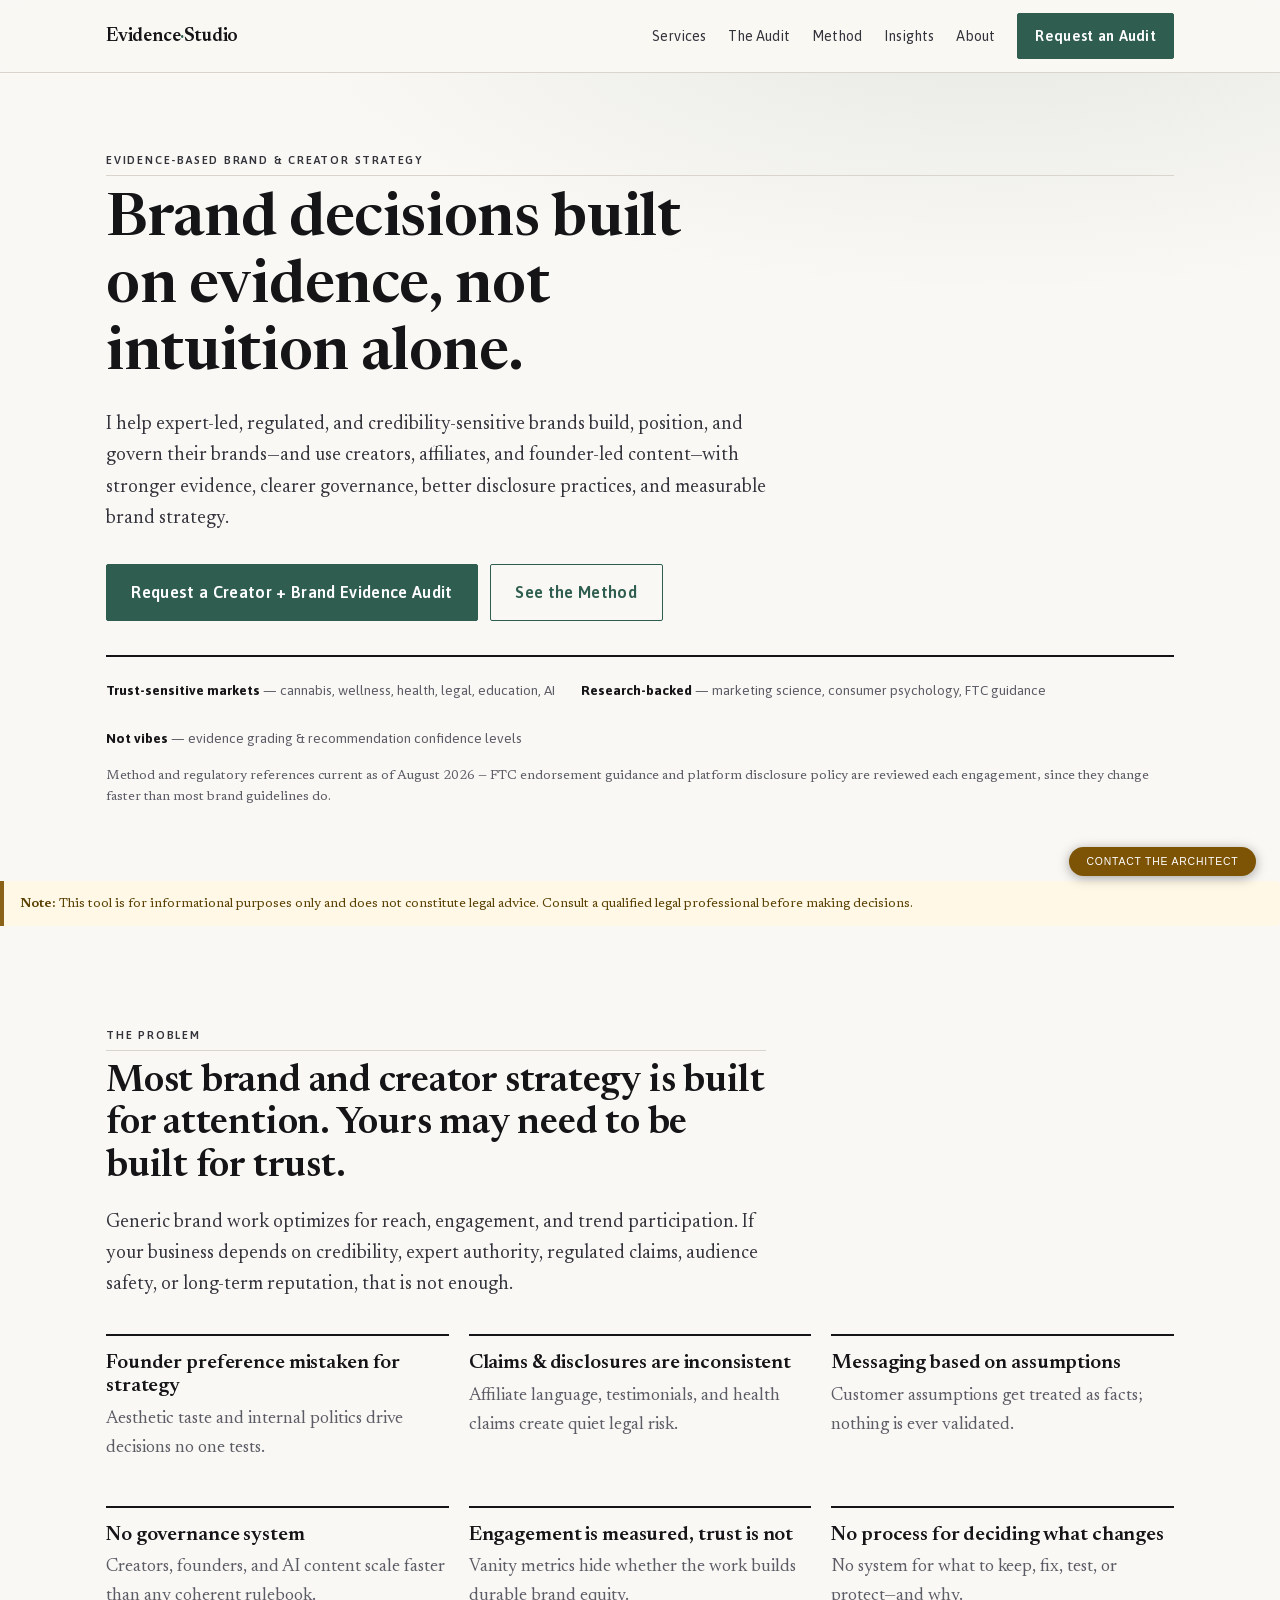
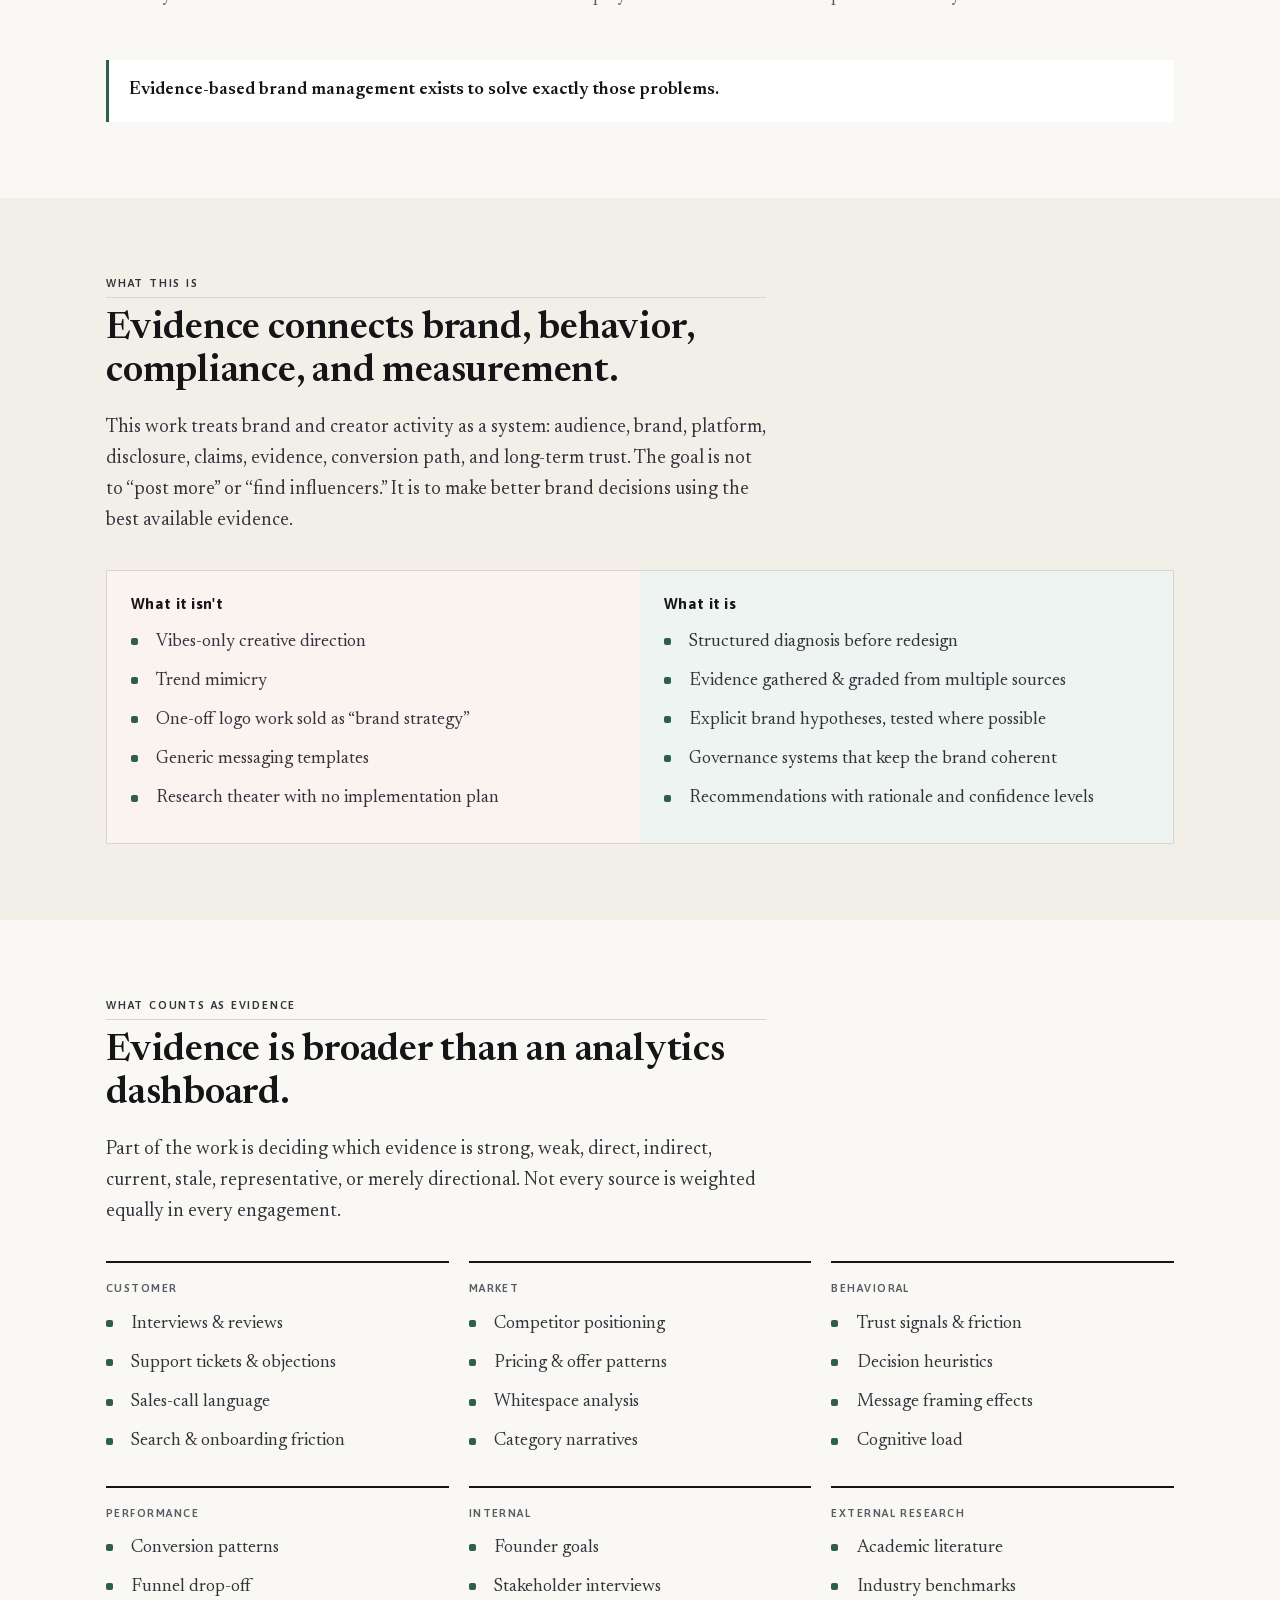
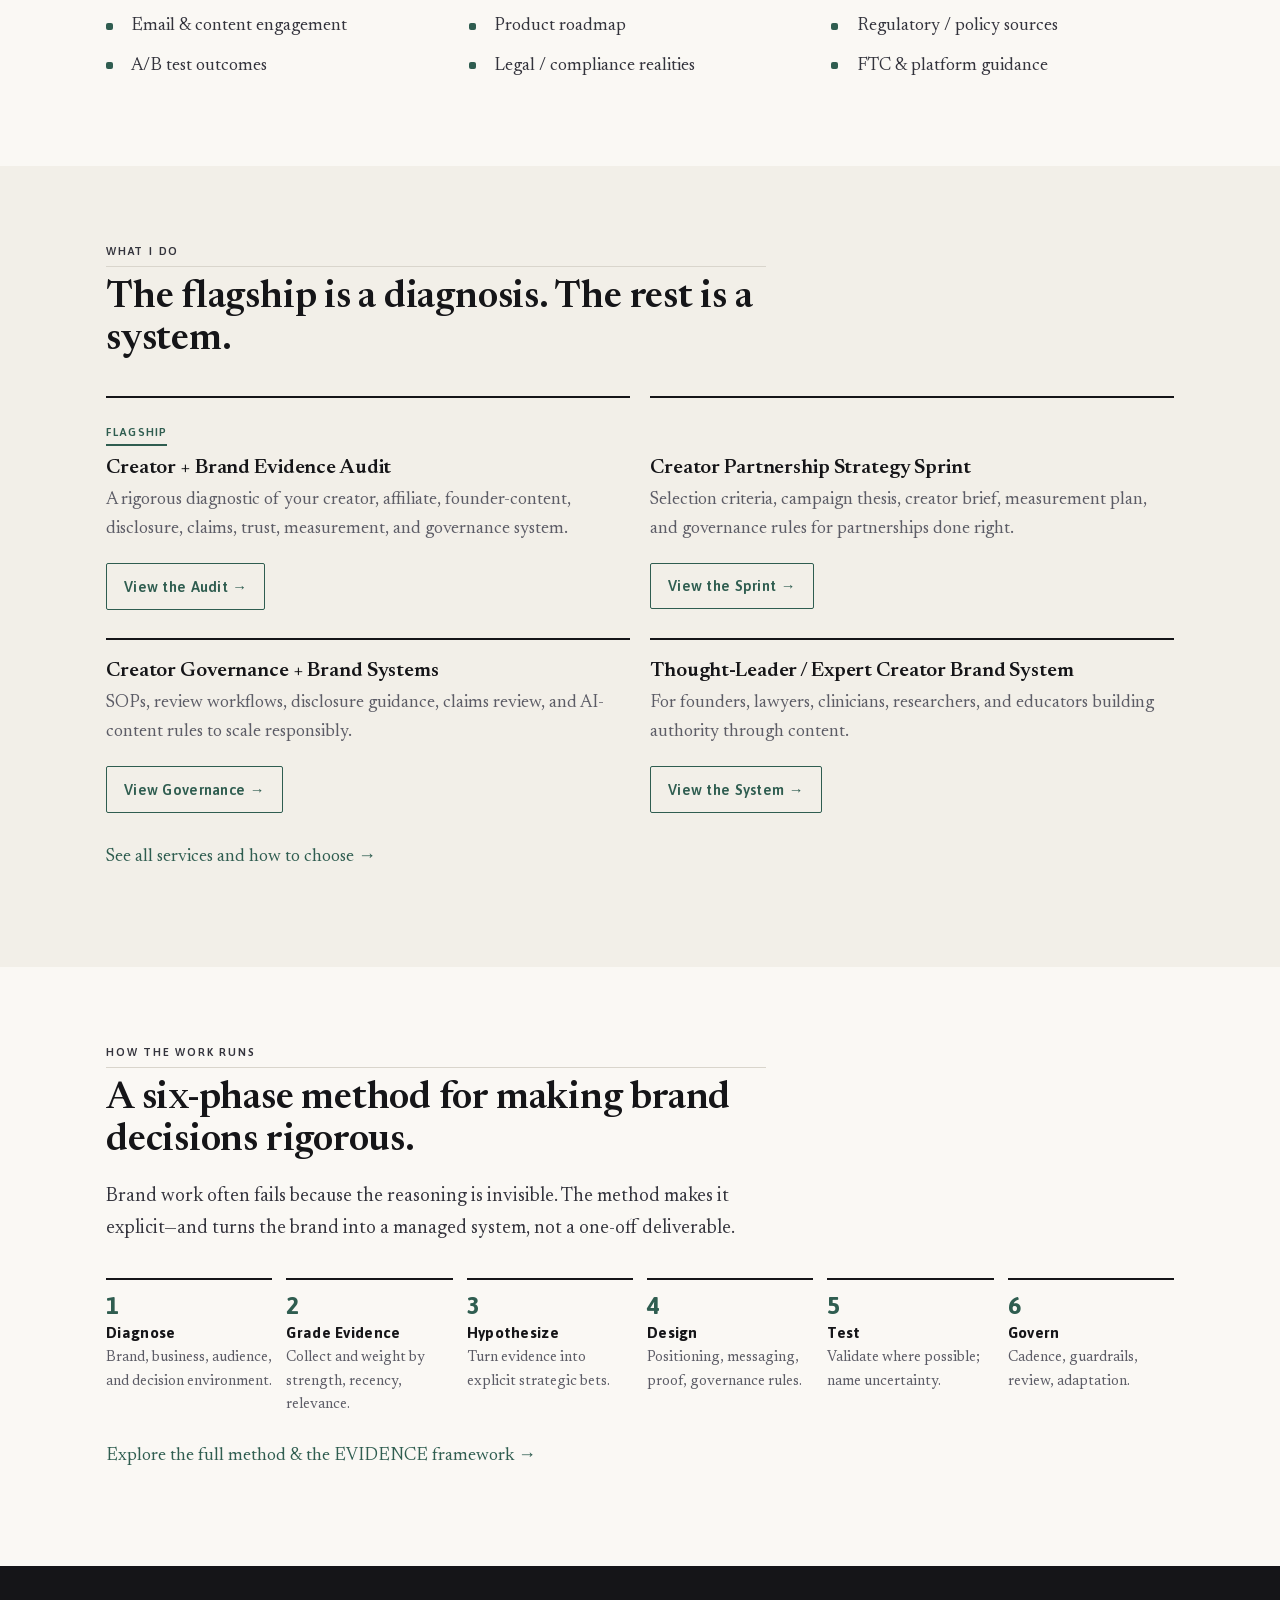
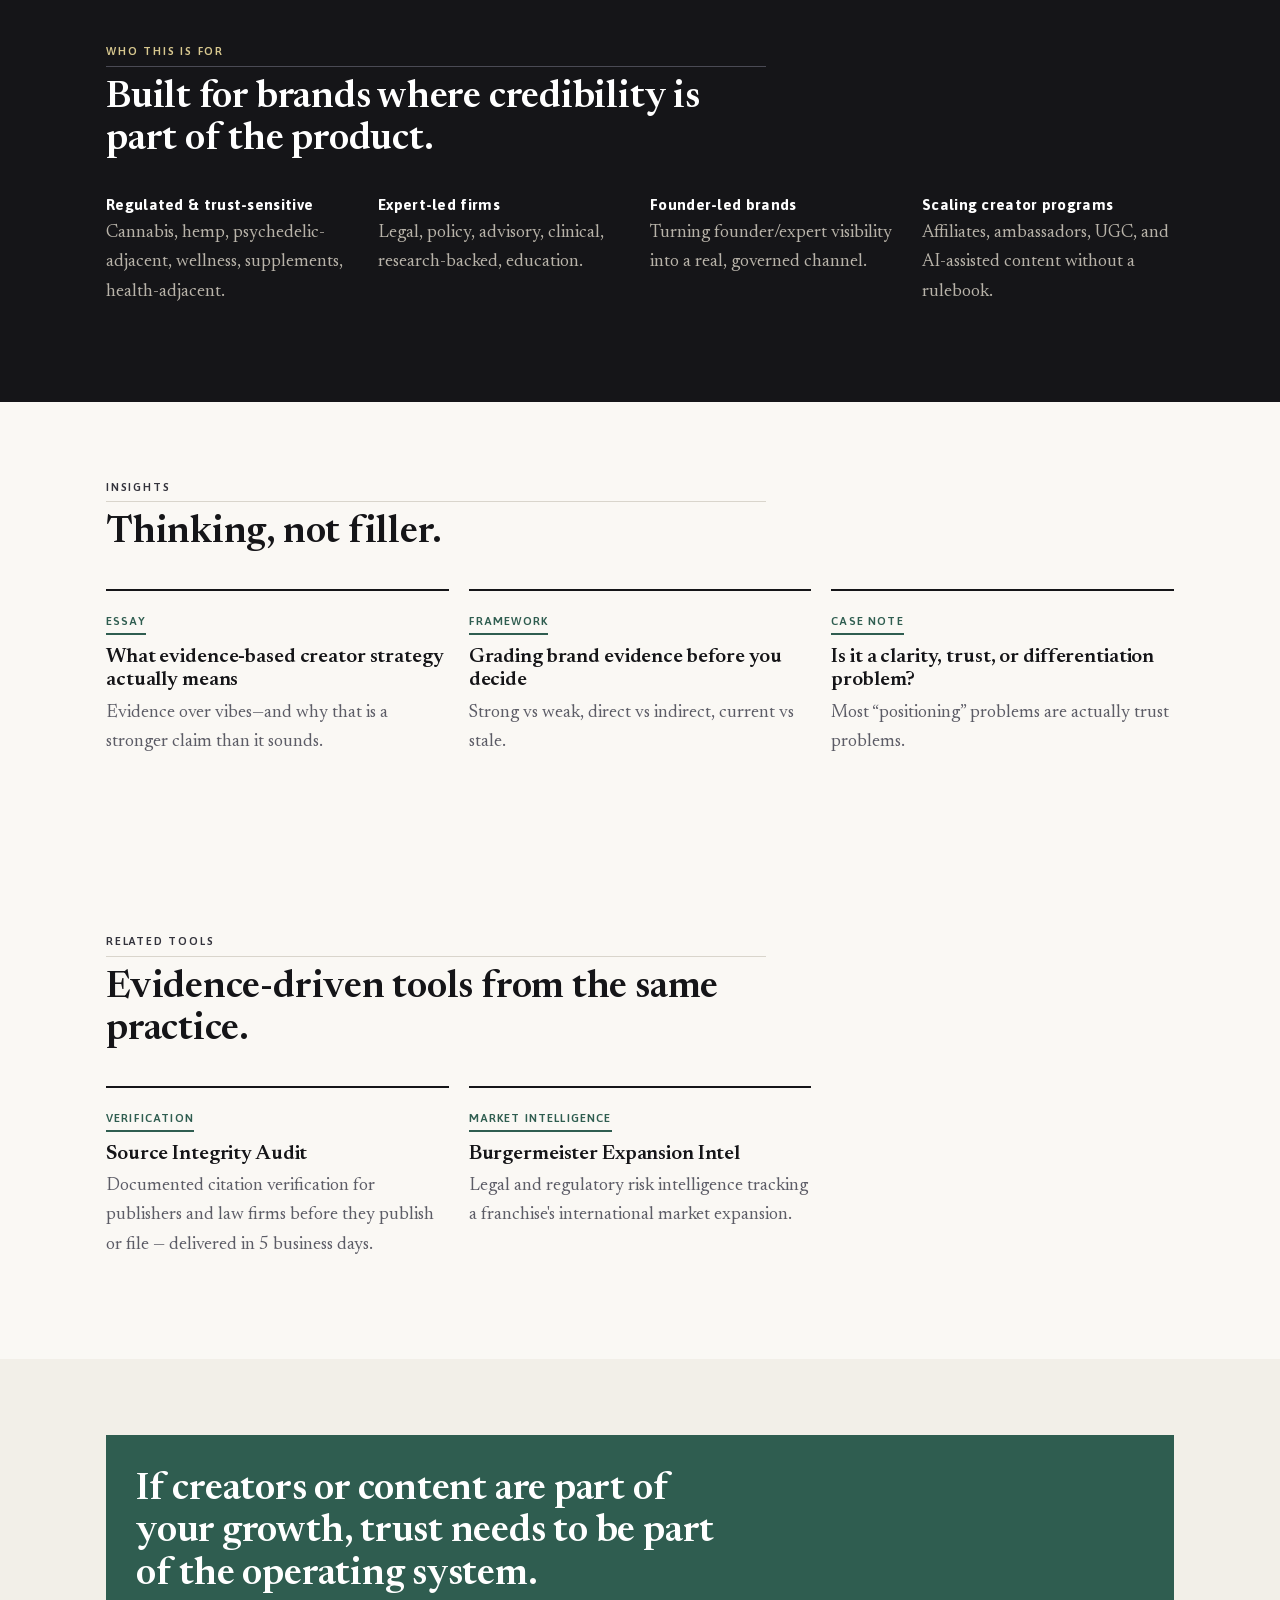
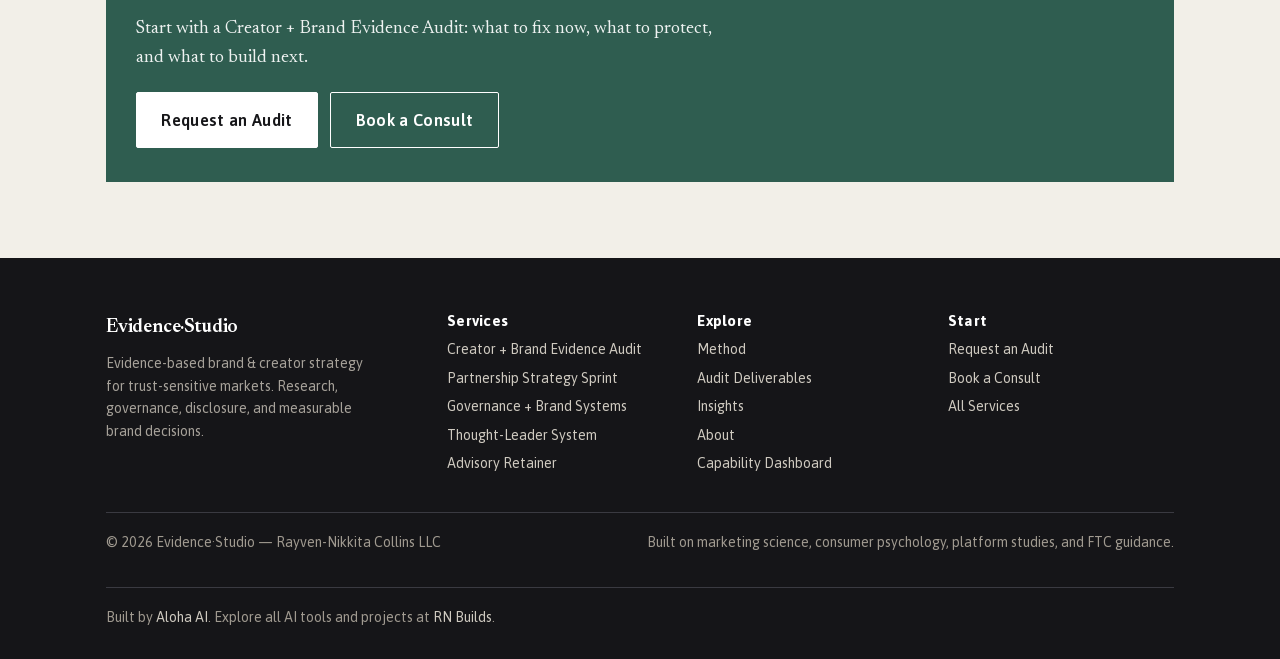
==== commit b40efb39: "The Contact the Architect button was white on gold at 3.30:1 The floating contact widget sets #fff o" ====
--- a/index.html
+++ b/index.html
@@ -64,7 +64,7 @@
 </header>
 
 <!-- PROBLEM -->
-<div style="background:#FFF8E7;border-left:4px solid #B8842A;padding:12px 16px;margin-bottom:24px;font-size:13px;color:#5A4000;border-radius:0 4px 4px 0;">
+<div style="background:#FFF8E7;border-left:4px solid #8A6218;padding:12px 16px;margin-bottom:24px;font-size:13px;color:#5A4000;border-radius:0 4px 4px 0;">
   <strong>Note:</strong> This tool is for informational purposes only and does not constitute legal advice. Consult a qualified legal professional before making decisions.
 </div>
 <section>
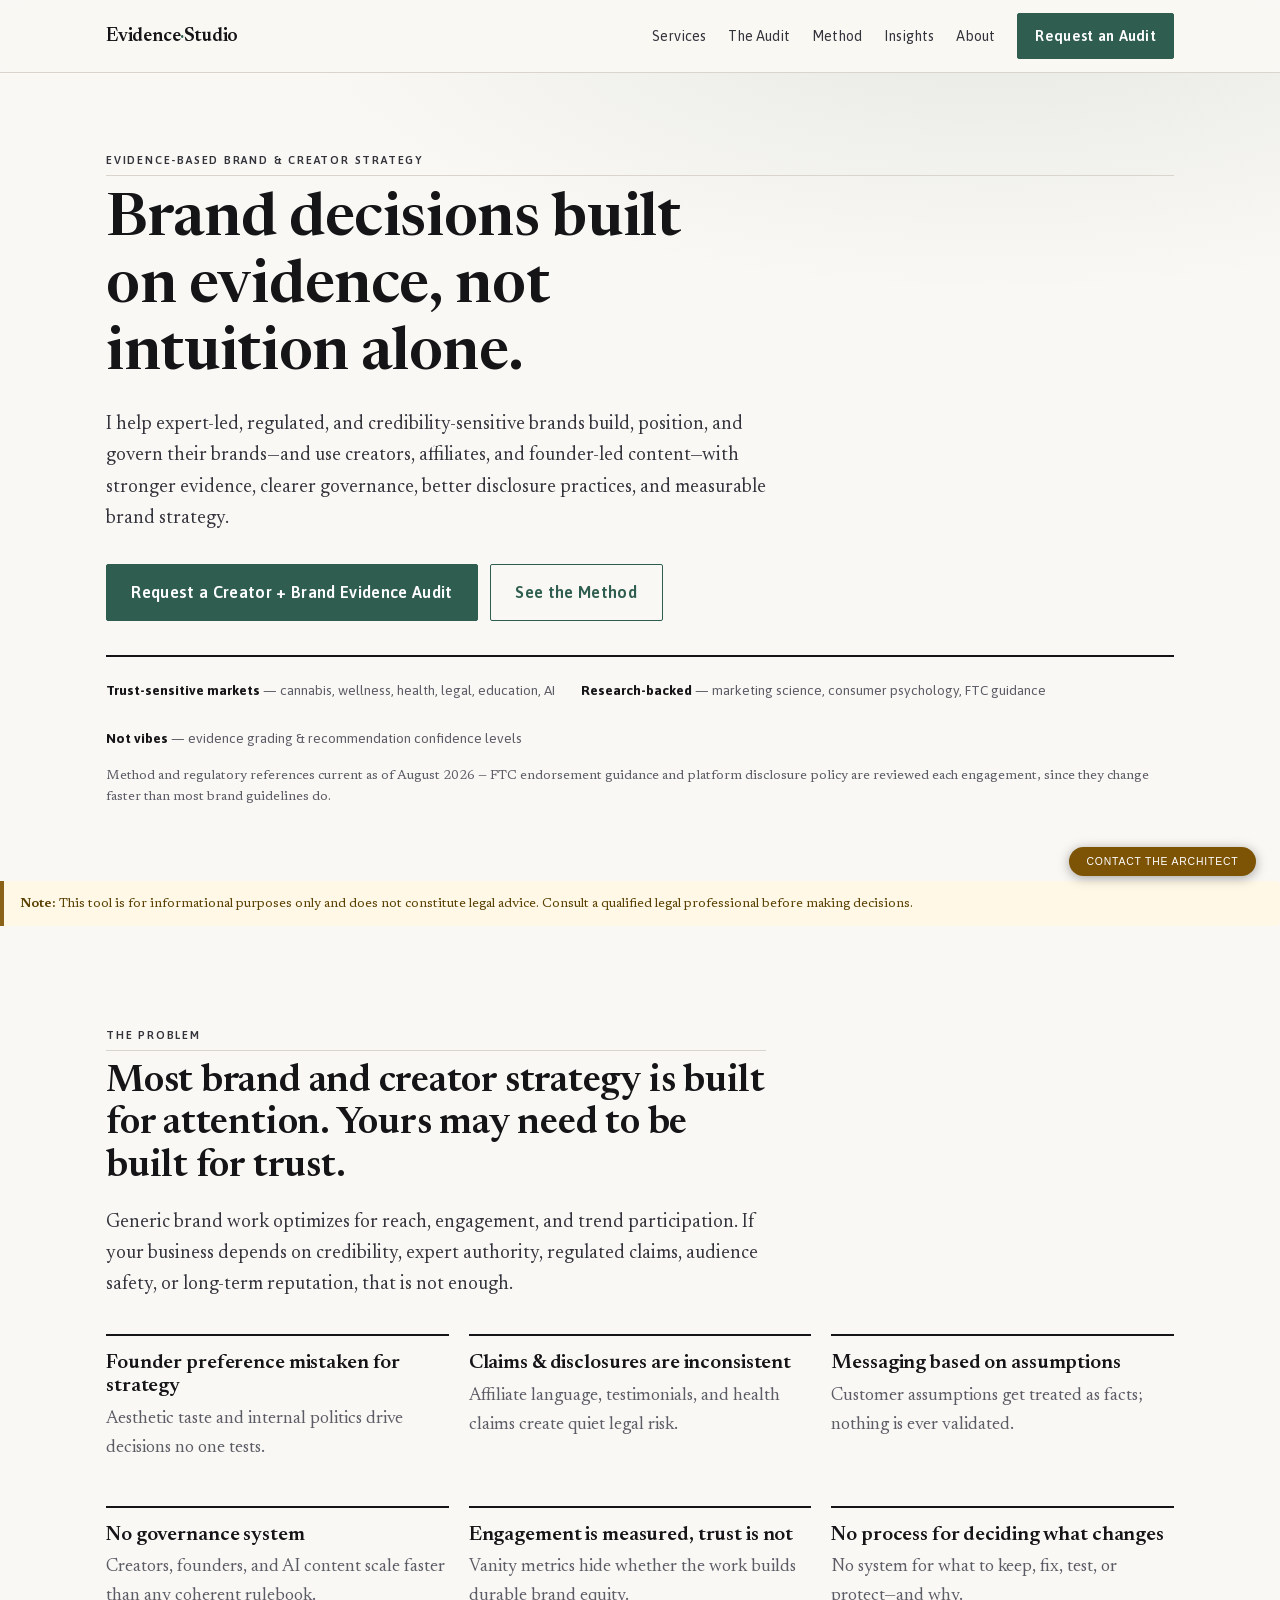
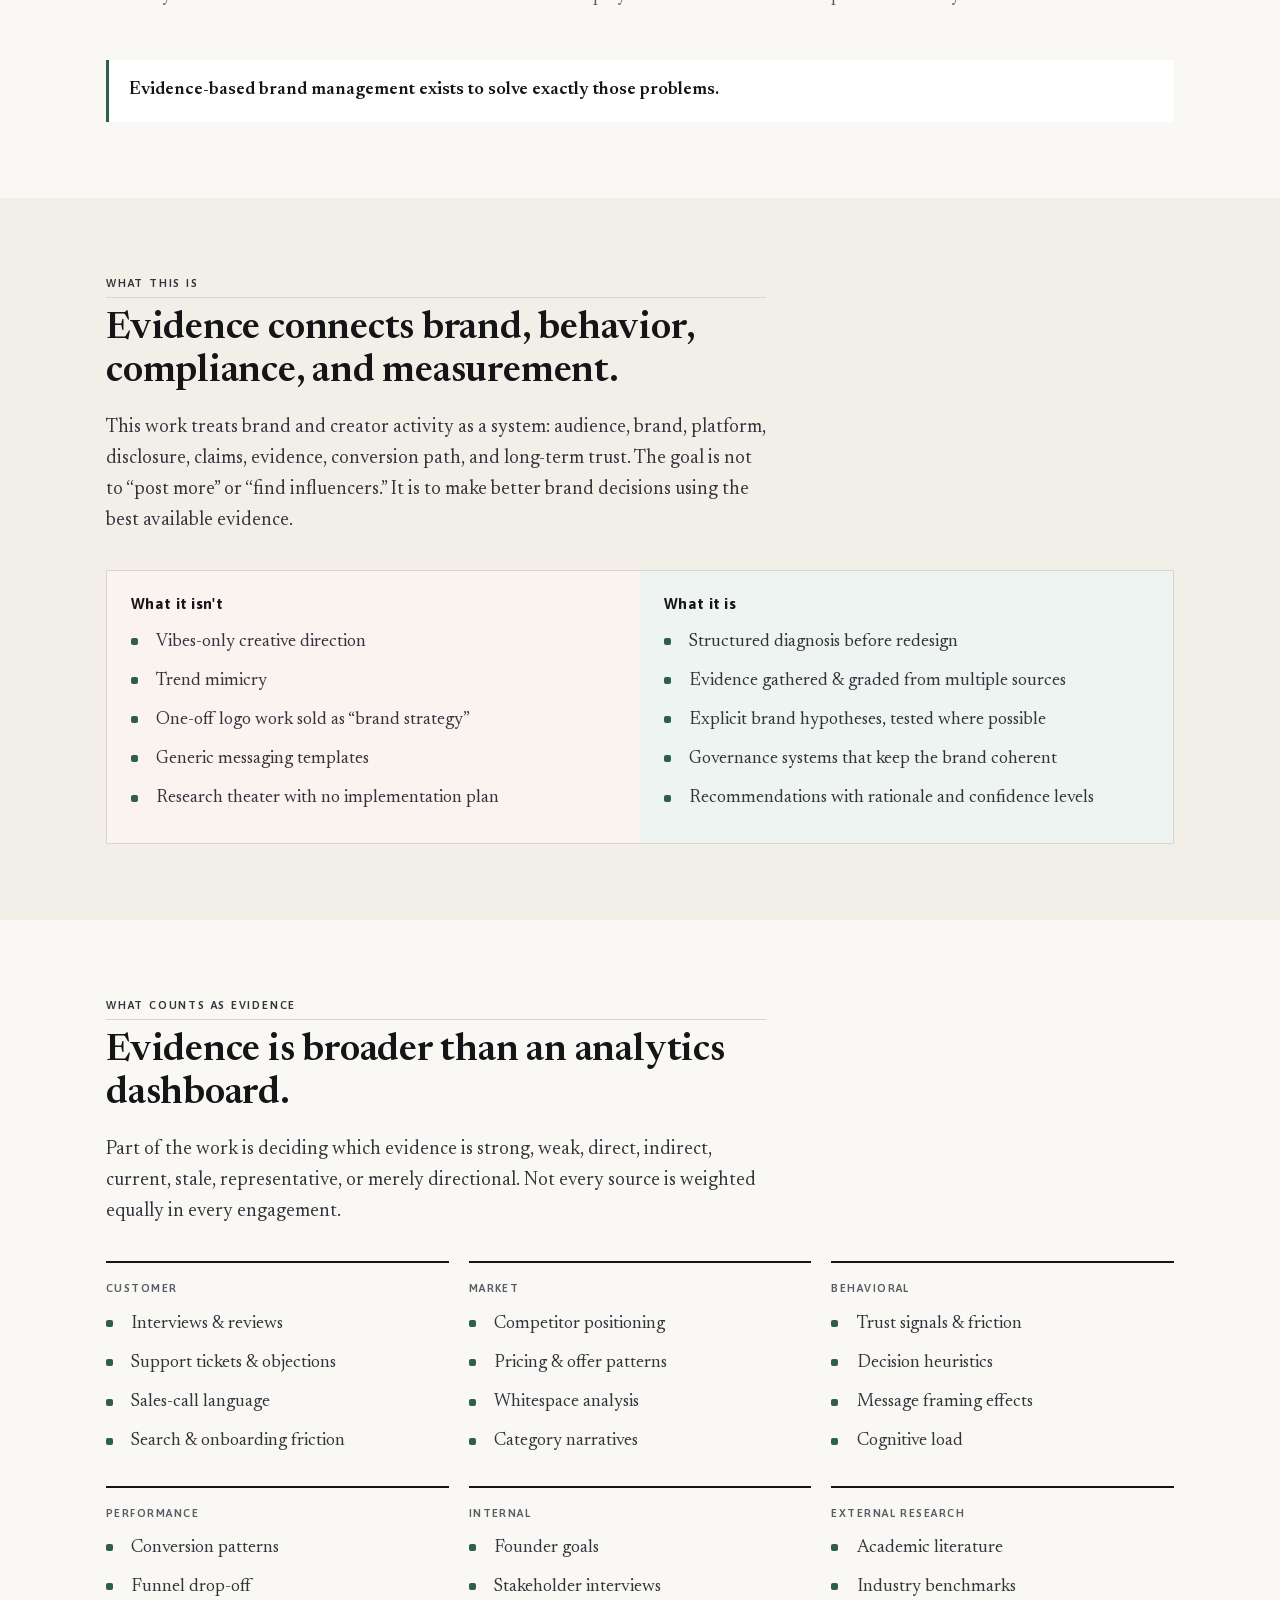
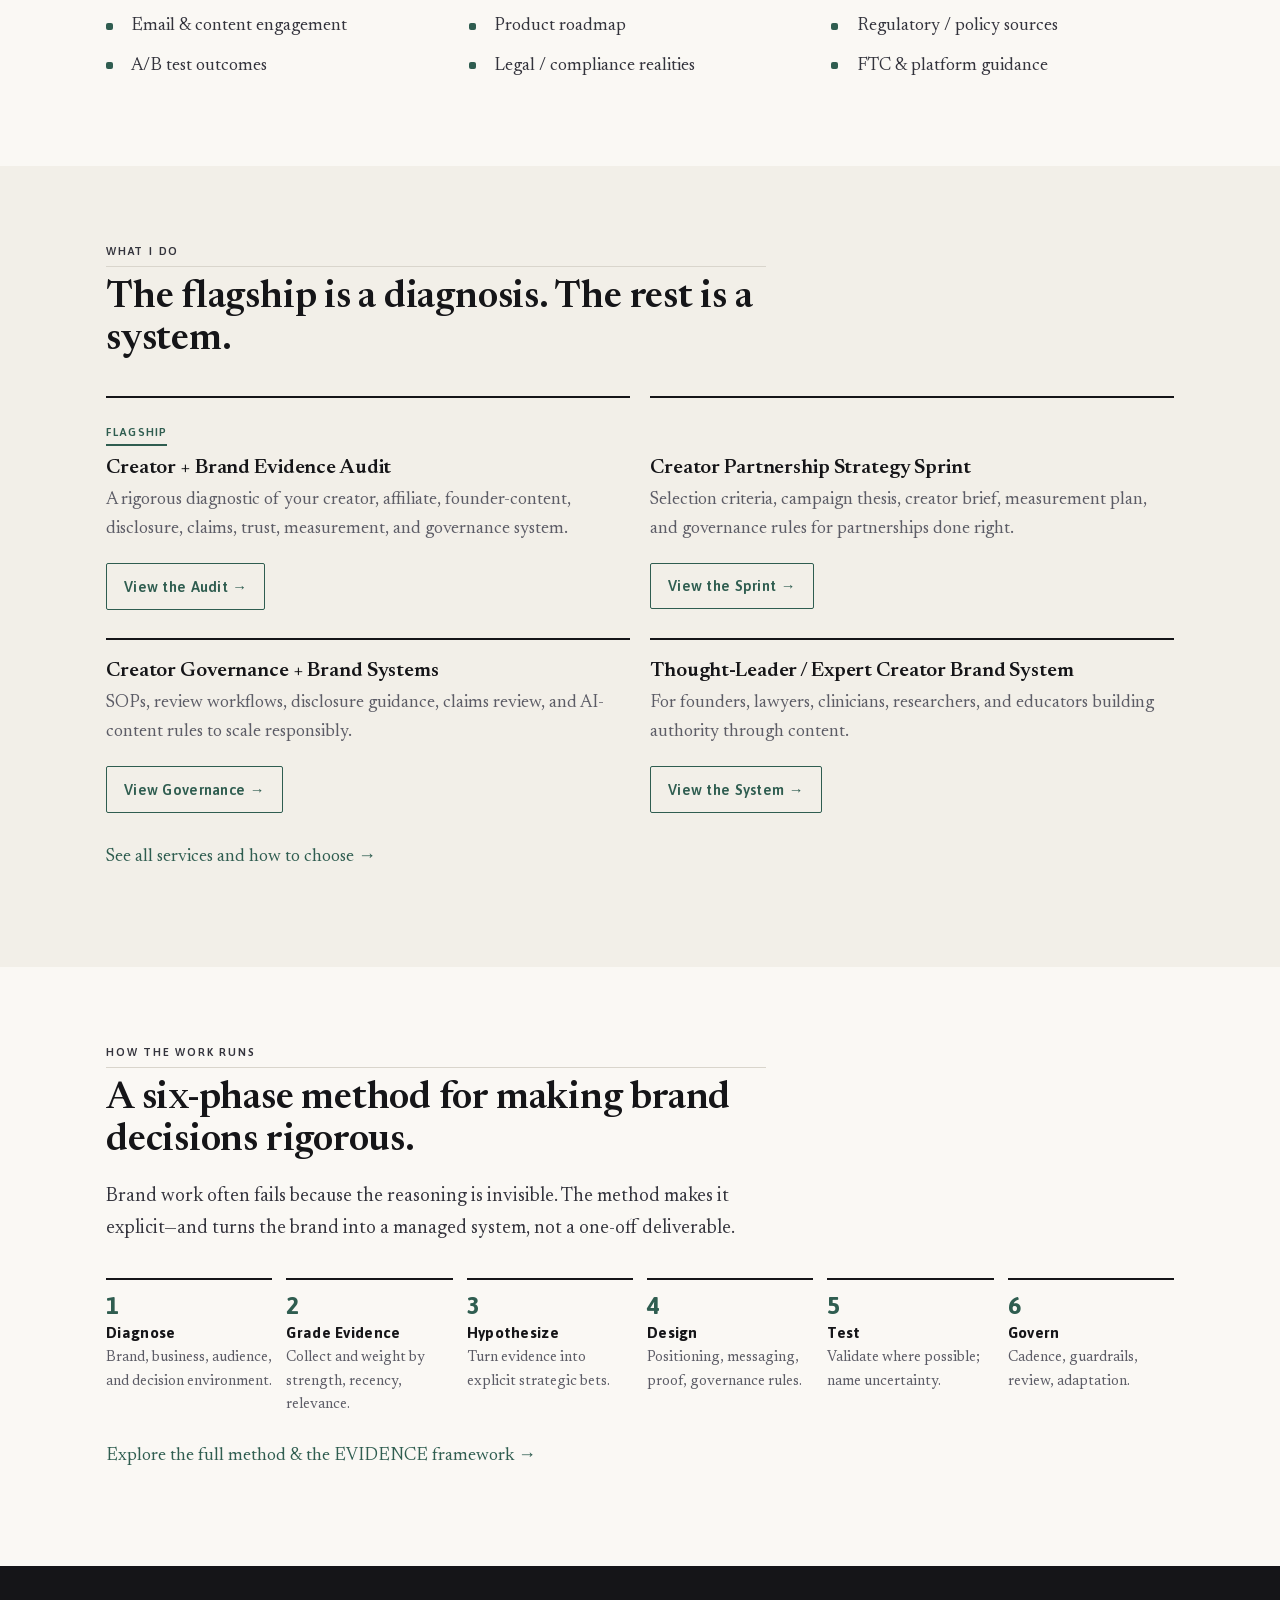
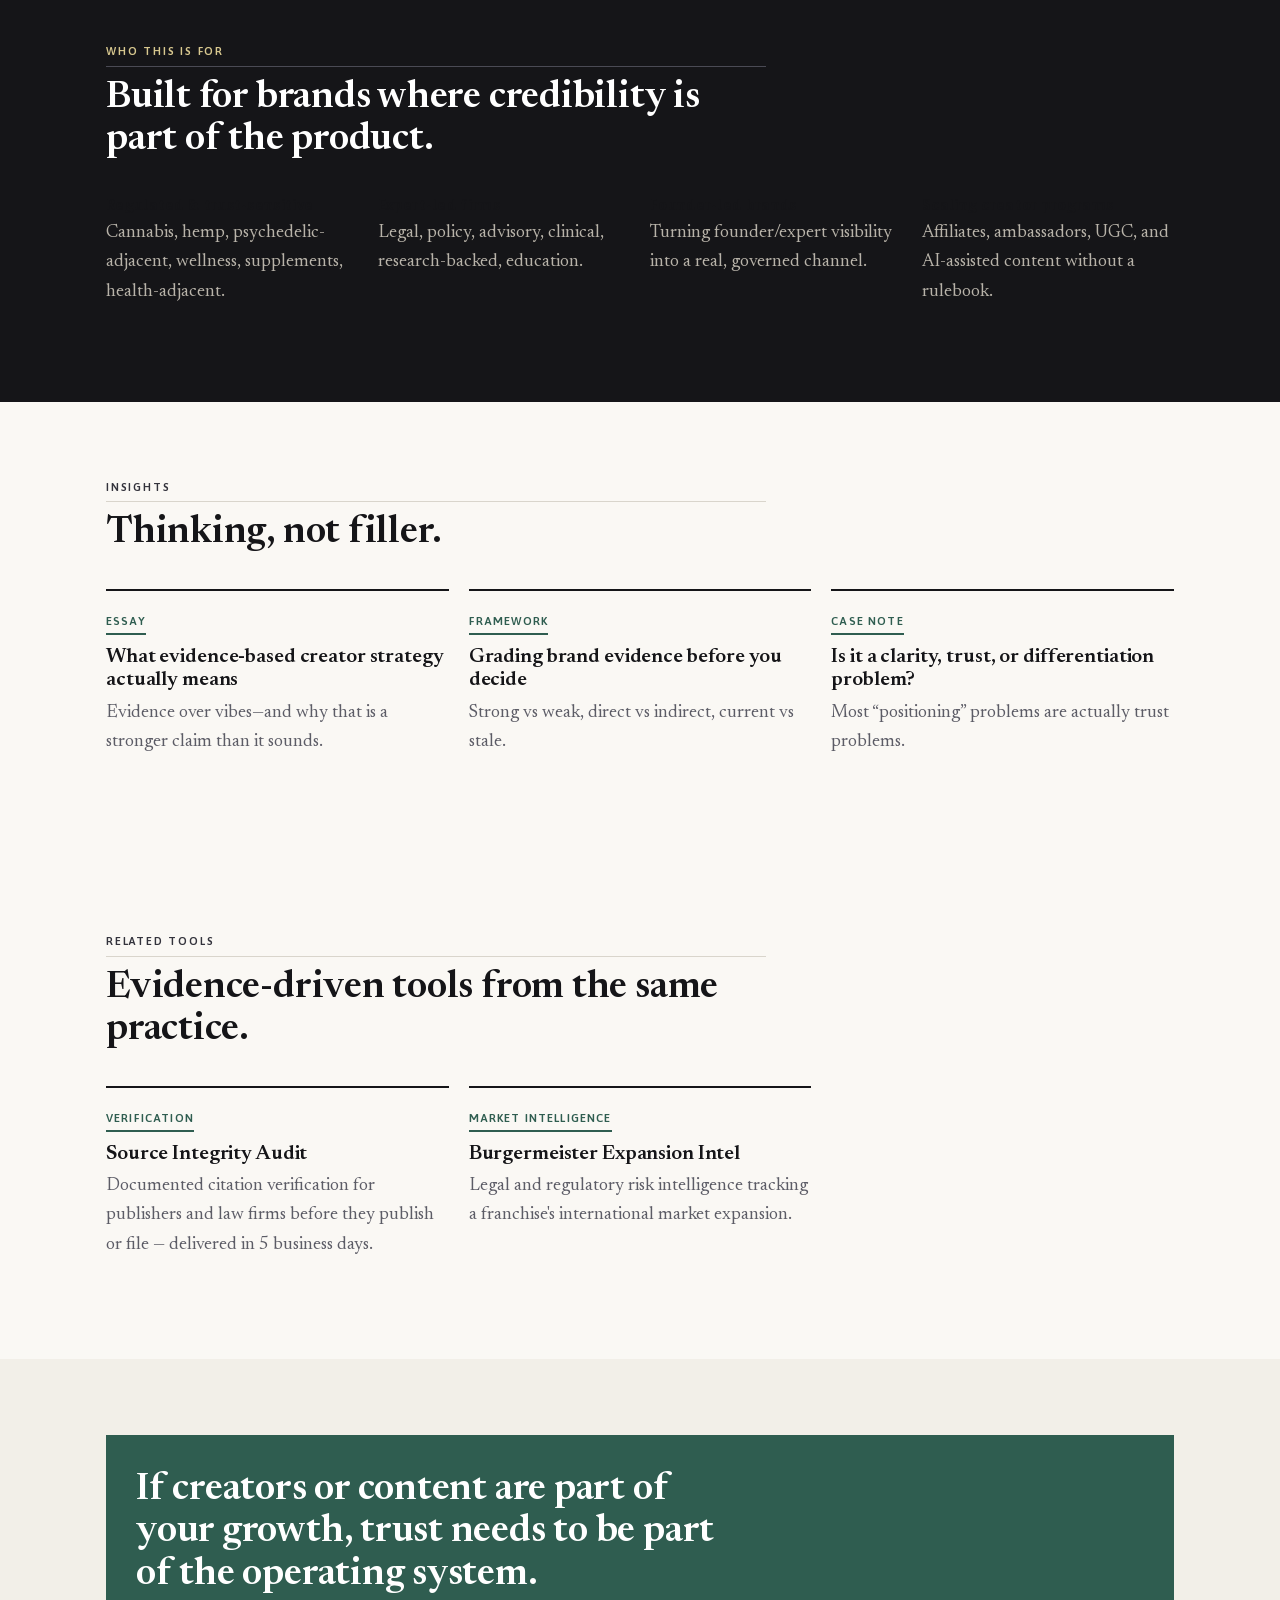
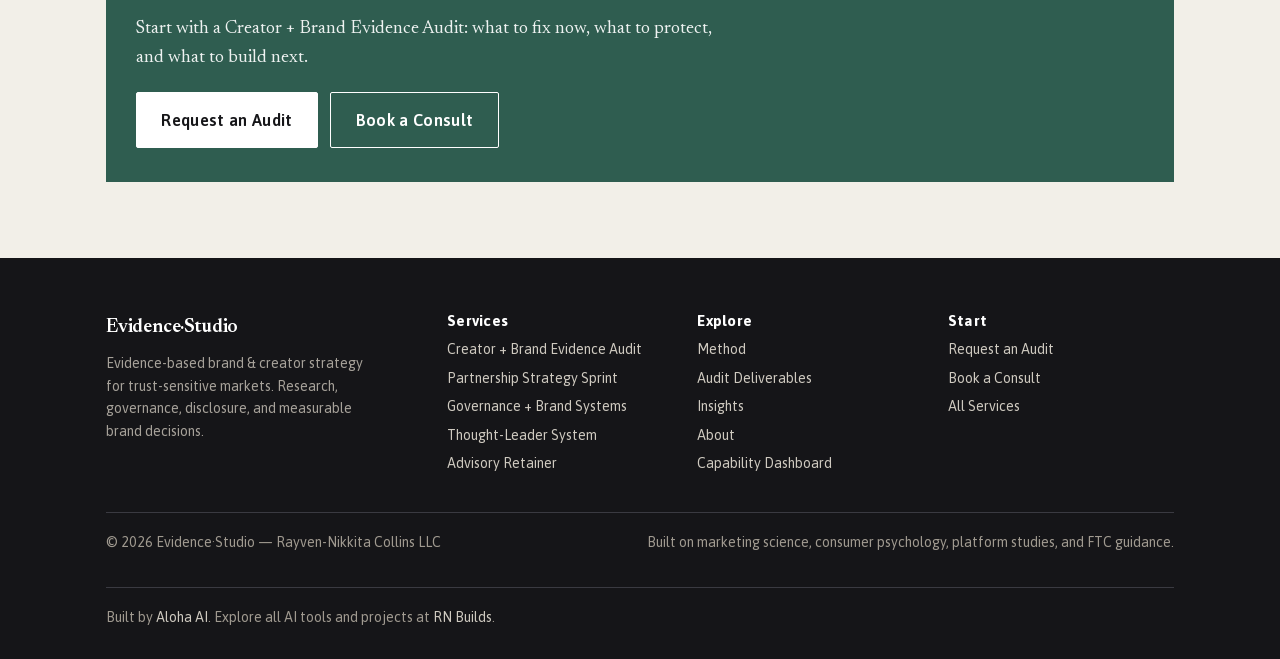
==== commit 24856d71: "Stop the pages skipping heading levels, without changing how they look Every page jumped h2 -> h4, a" ====
--- a/index.html
+++ b/index.html
@@ -96,7 +96,7 @@
     </div>
     <div class="vs">
       <div class="no">
-        <h4>What it isn't</h4>
+        <h3 class="sub">What it isn't</h3>
         <ul class="clean">
           <li>Vibes-only creative direction</li>
           <li>Trend mimicry</li>
@@ -106,7 +106,7 @@
         </ul>
       </div>
       <div class="yes">
-        <h4>What it is</h4>
+        <h3 class="sub">What it is</h3>
         <ul class="clean">
           <li>Structured diagnosis before redesign</li>
           <li>Evidence gathered &amp; graded from multiple sources</li>
@@ -181,12 +181,12 @@
       <p class="lead">Brand work often fails because the reasoning is invisible. The method makes it explicit—and turns the brand into a managed system, not a one-off deliverable.</p>
     </div>
     <div class="phases">
-      <div class="phase"><div class="n">1</div><h4>Diagnose</h4><p>Brand, business, audience, and decision environment.</p></div>
-      <div class="phase"><div class="n">2</div><h4>Grade Evidence</h4><p>Collect and weight by strength, recency, relevance.</p></div>
-      <div class="phase"><div class="n">3</div><h4>Hypothesize</h4><p>Turn evidence into explicit strategic bets.</p></div>
-      <div class="phase"><div class="n">4</div><h4>Design</h4><p>Positioning, messaging, proof, governance rules.</p></div>
-      <div class="phase"><div class="n">5</div><h4>Test</h4><p>Validate where possible; name uncertainty.</p></div>
-      <div class="phase"><div class="n">6</div><h4>Govern</h4><p>Cadence, guardrails, review, adaptation.</p></div>
+      <div class="phase"><div class="n">1</div><h3 class="sub">Diagnose</h3><p>Brand, business, audience, and decision environment.</p></div>
+      <div class="phase"><div class="n">2</div><h3 class="sub">Grade Evidence</h3><p>Collect and weight by strength, recency, relevance.</p></div>
+      <div class="phase"><div class="n">3</div><h3 class="sub">Hypothesize</h3><p>Turn evidence into explicit strategic bets.</p></div>
+      <div class="phase"><div class="n">4</div><h3 class="sub">Design</h3><p>Positioning, messaging, proof, governance rules.</p></div>
+      <div class="phase"><div class="n">5</div><h3 class="sub">Test</h3><p>Validate where possible; name uncertainty.</p></div>
+      <div class="phase"><div class="n">6</div><h3 class="sub">Govern</h3><p>Cadence, guardrails, review, adaptation.</p></div>
     </div>
     <p style="margin-top:22px"><a href="method.html">Explore the full method &amp; the EVIDENCE framework &rarr;</a></p>
   </div>
@@ -200,10 +200,10 @@
       <h2>Built for brands where credibility is part of the product.</h2>
     </div>
     <div class="grid g4">
-      <div><h4>Regulated &amp; trust-sensitive</h4><p style="color:#b8b3a9">Cannabis, hemp, psychedelic-adjacent, wellness, supplements, health-adjacent.</p></div>
-      <div><h4>Expert-led firms</h4><p style="color:#b8b3a9">Legal, policy, advisory, clinical, research-backed, education.</p></div>
-      <div><h4>Founder-led brands</h4><p style="color:#b8b3a9">Turning founder/expert visibility into a real, governed channel.</p></div>
-      <div><h4>Scaling creator programs</h4><p style="color:#b8b3a9">Affiliates, ambassadors, UGC, and AI-assisted content without a rulebook.</p></div>
+      <div><h3 class="sub">Regulated &amp; trust-sensitive</h3><p style="color:#b8b3a9">Cannabis, hemp, psychedelic-adjacent, wellness, supplements, health-adjacent.</p></div>
+      <div><h3 class="sub">Expert-led firms</h3><p style="color:#b8b3a9">Legal, policy, advisory, clinical, research-backed, education.</p></div>
+      <div><h3 class="sub">Founder-led brands</h3><p style="color:#b8b3a9">Turning founder/expert visibility into a real, governed channel.</p></div>
+      <div><h3 class="sub">Scaling creator programs</h3><p style="color:#b8b3a9">Affiliates, ambassadors, UGC, and AI-assisted content without a rulebook.</p></div>
     </div>
   </div>
 </section>
--- a/assets/style.css
+++ b/assets/style.css
@@ -269,3 +269,17 @@
   .section-ink h1,.section-ink h2,.section-ink h3,.section-ink h4{color:#000}
   a[href^="http"]::after{content:" (" attr(href) ")";font-size:9pt;color:#444}
 }
+
+/* Promoted from <h4> so no page skips a heading level (h2 -> h4), which is what
+   a screen reader navigating by heading actually walks. The level changed; the
+   treatment deliberately did not, so these still read as the sans sub-labels
+   they were. Declared last so it wins the specificity tie with `.card h3`. */
+h3.sub{font-family:var(--sans);font-weight:700;font-size:.94rem;line-height:1.2;letter-spacing:.02em;color:var(--ink);margin:0 0 .35em}
+.phase h3.sub{margin:.4em 0 .3em}
+.vs h3.sub{margin-bottom:.6em}
+.footer h3.sub{color:#fff}
+/* Promoted from <h3>: these are top-level sections sitting directly under the
+   page h1, so the document was skipping from h1 to h3. h2 differs from h3 only
+   in size and margin, so restoring both reproduces the previous rendering
+   exactly. */
+h2.lvl3{font-size:1.28rem;margin:0 0 .35em}
